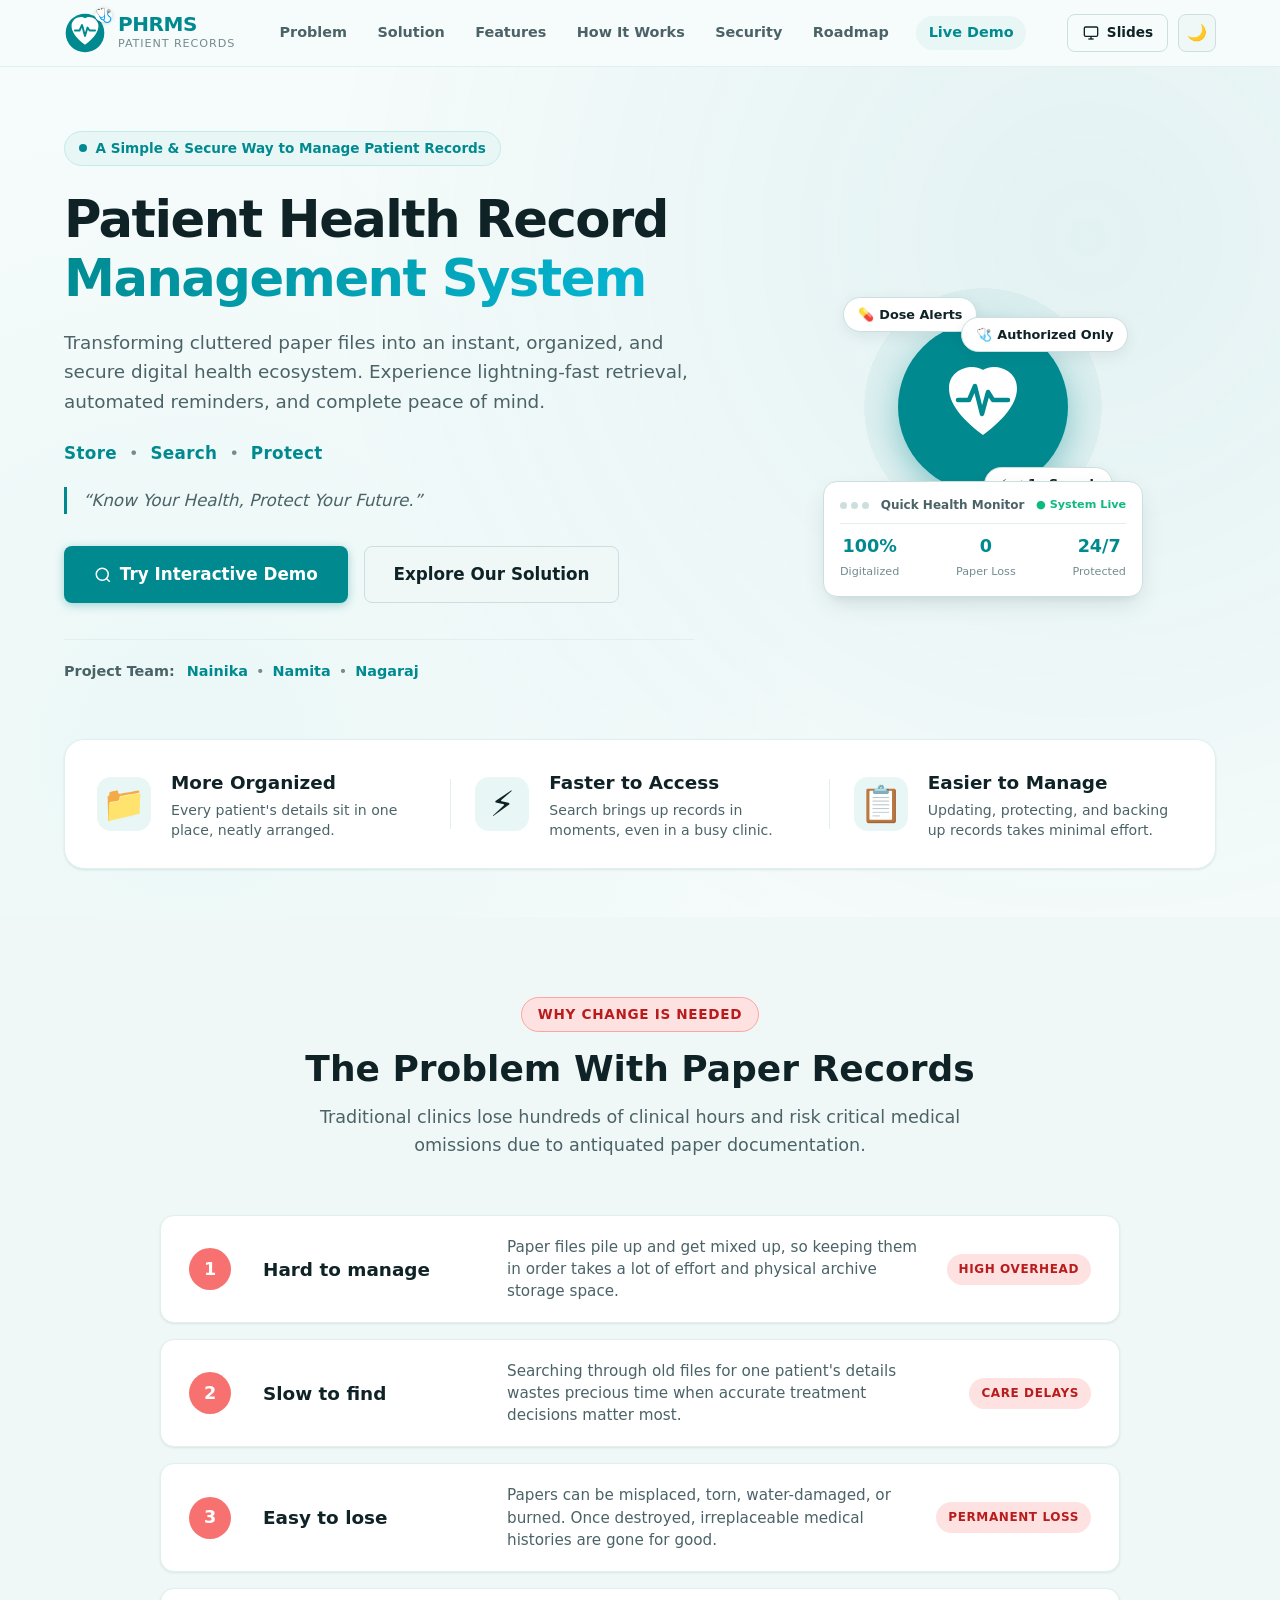
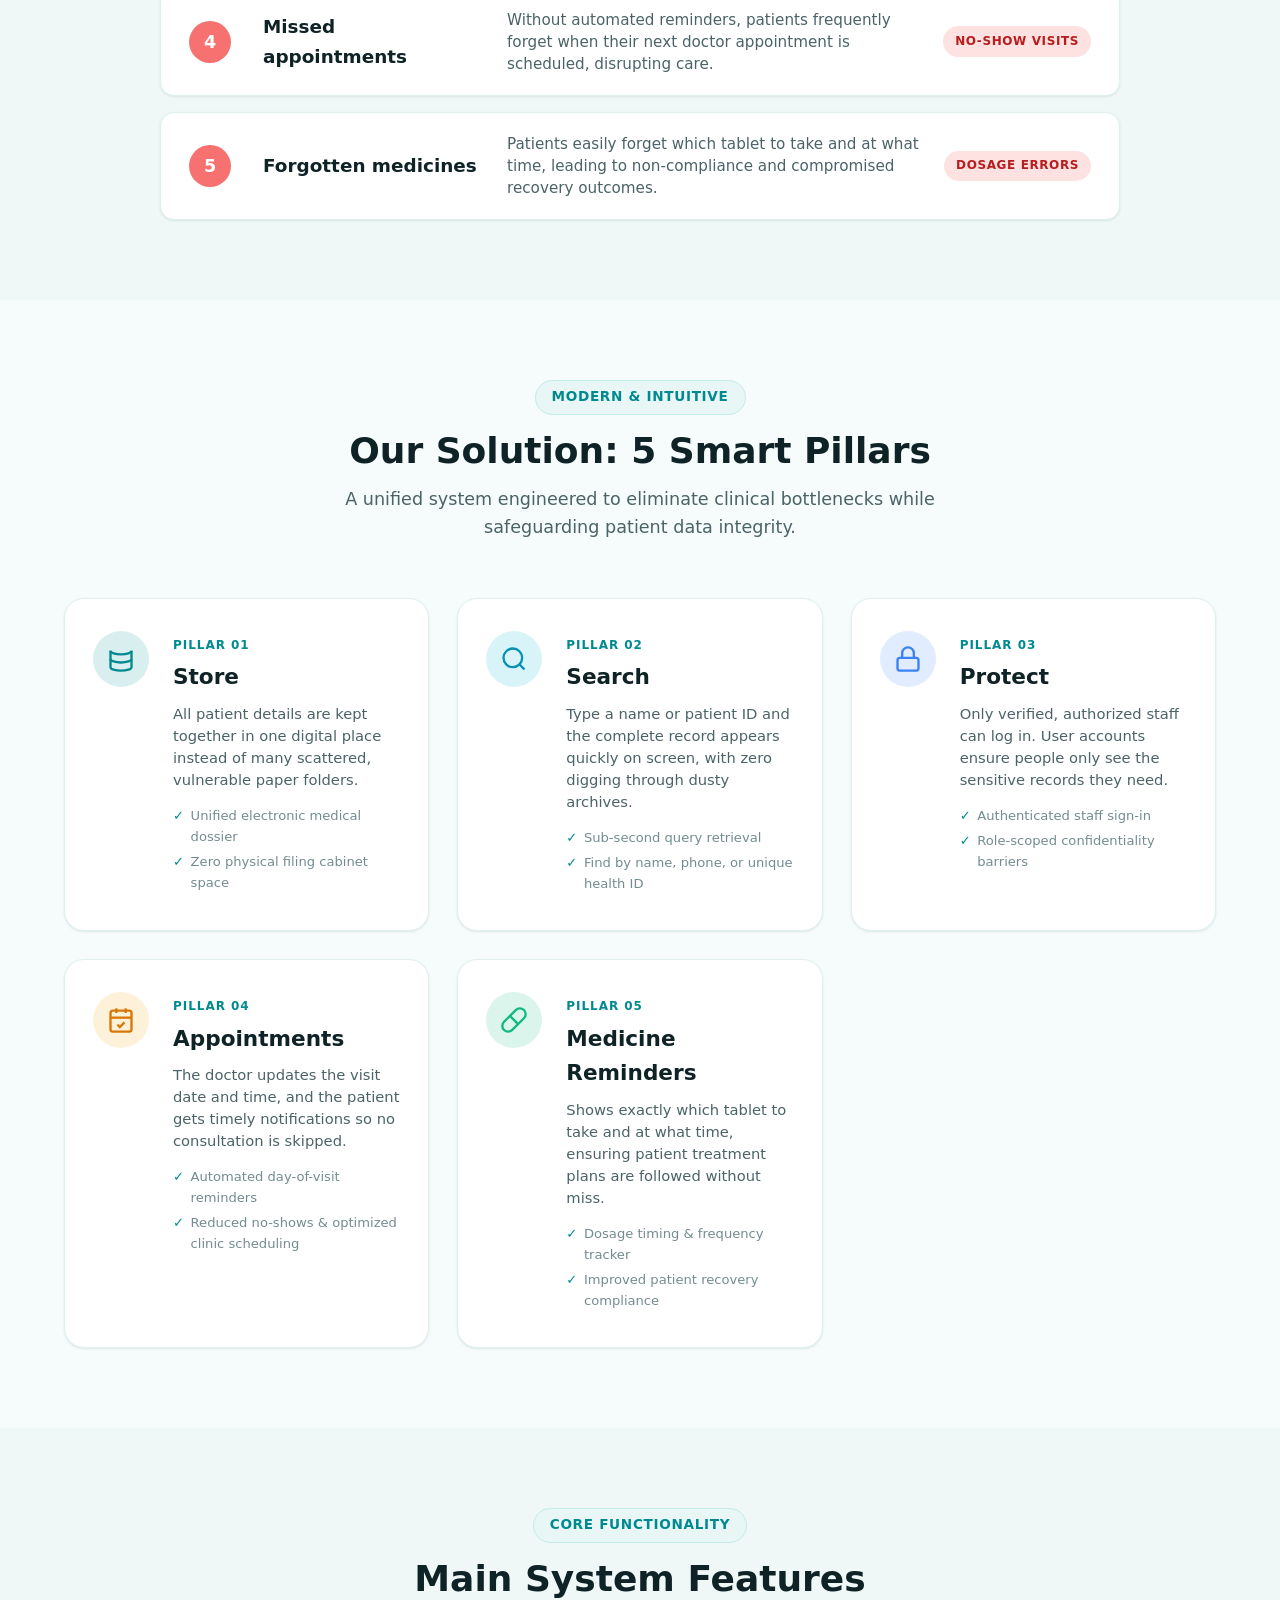
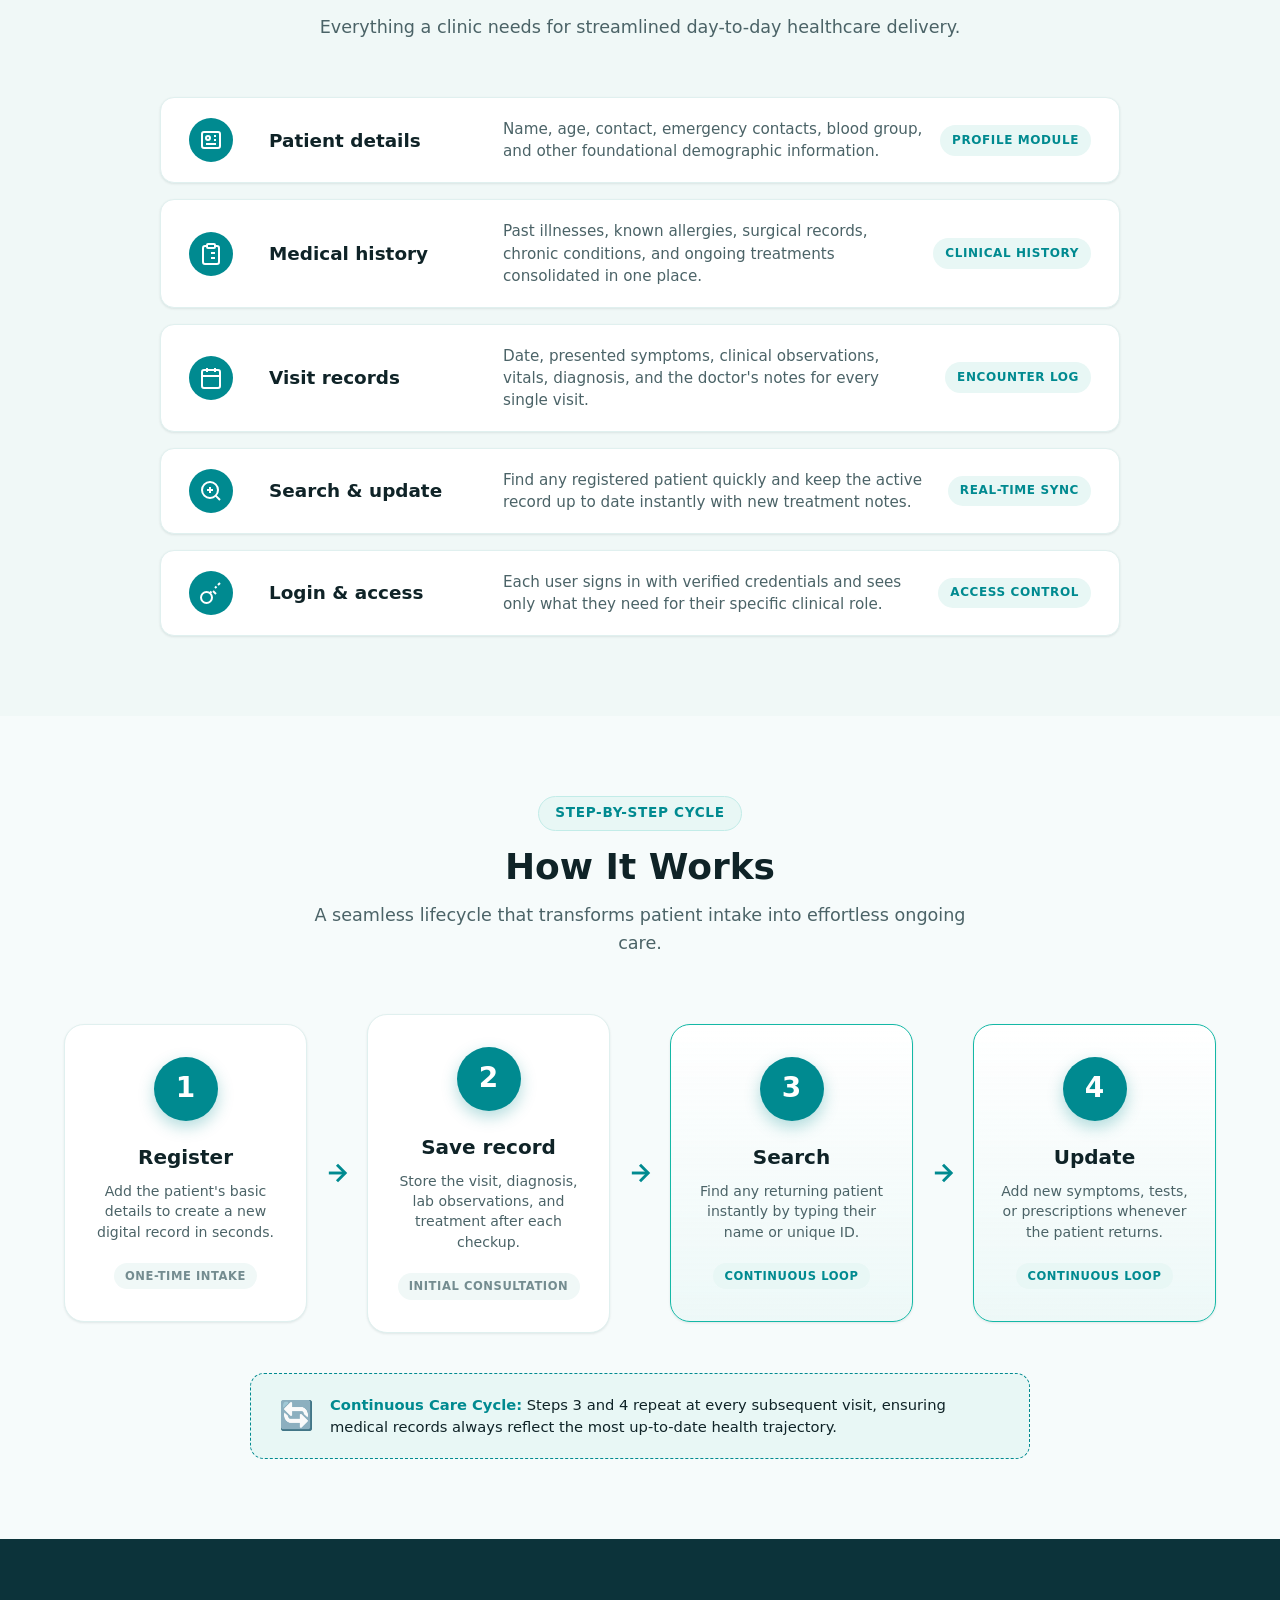
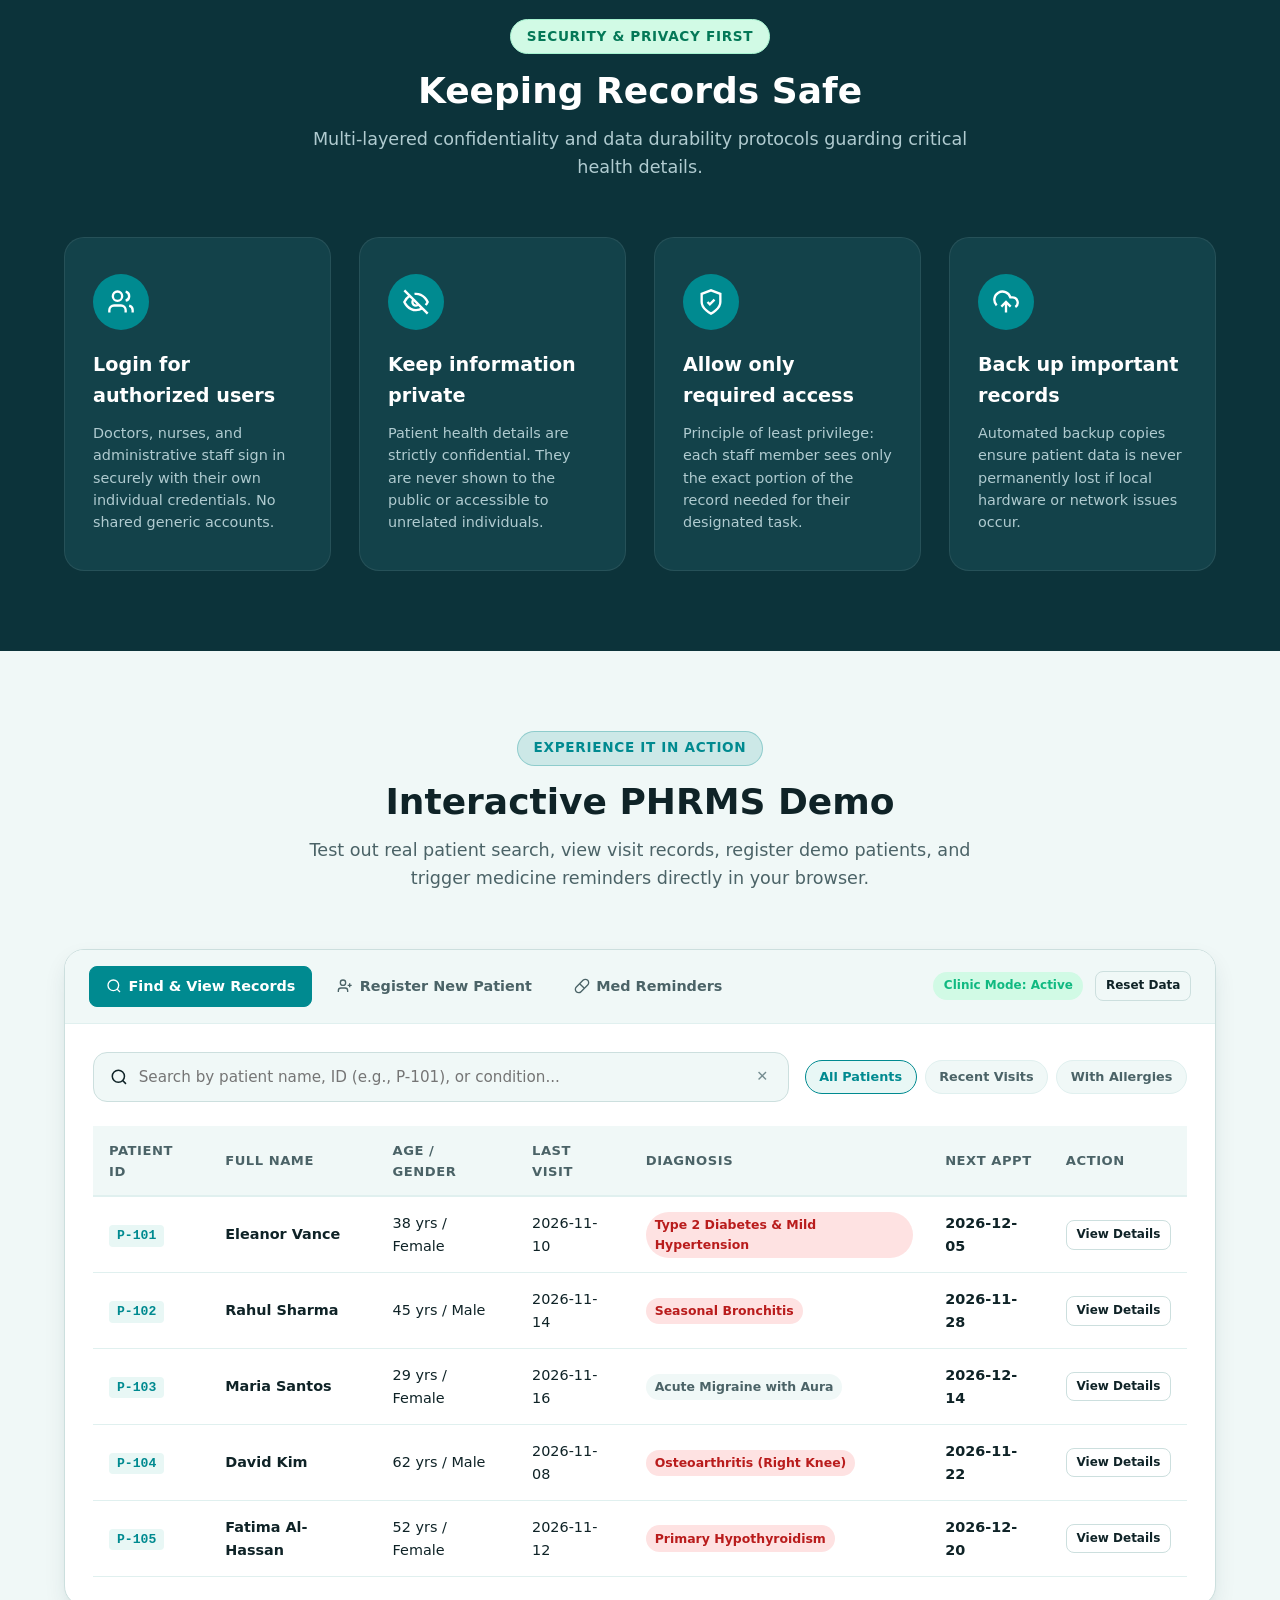
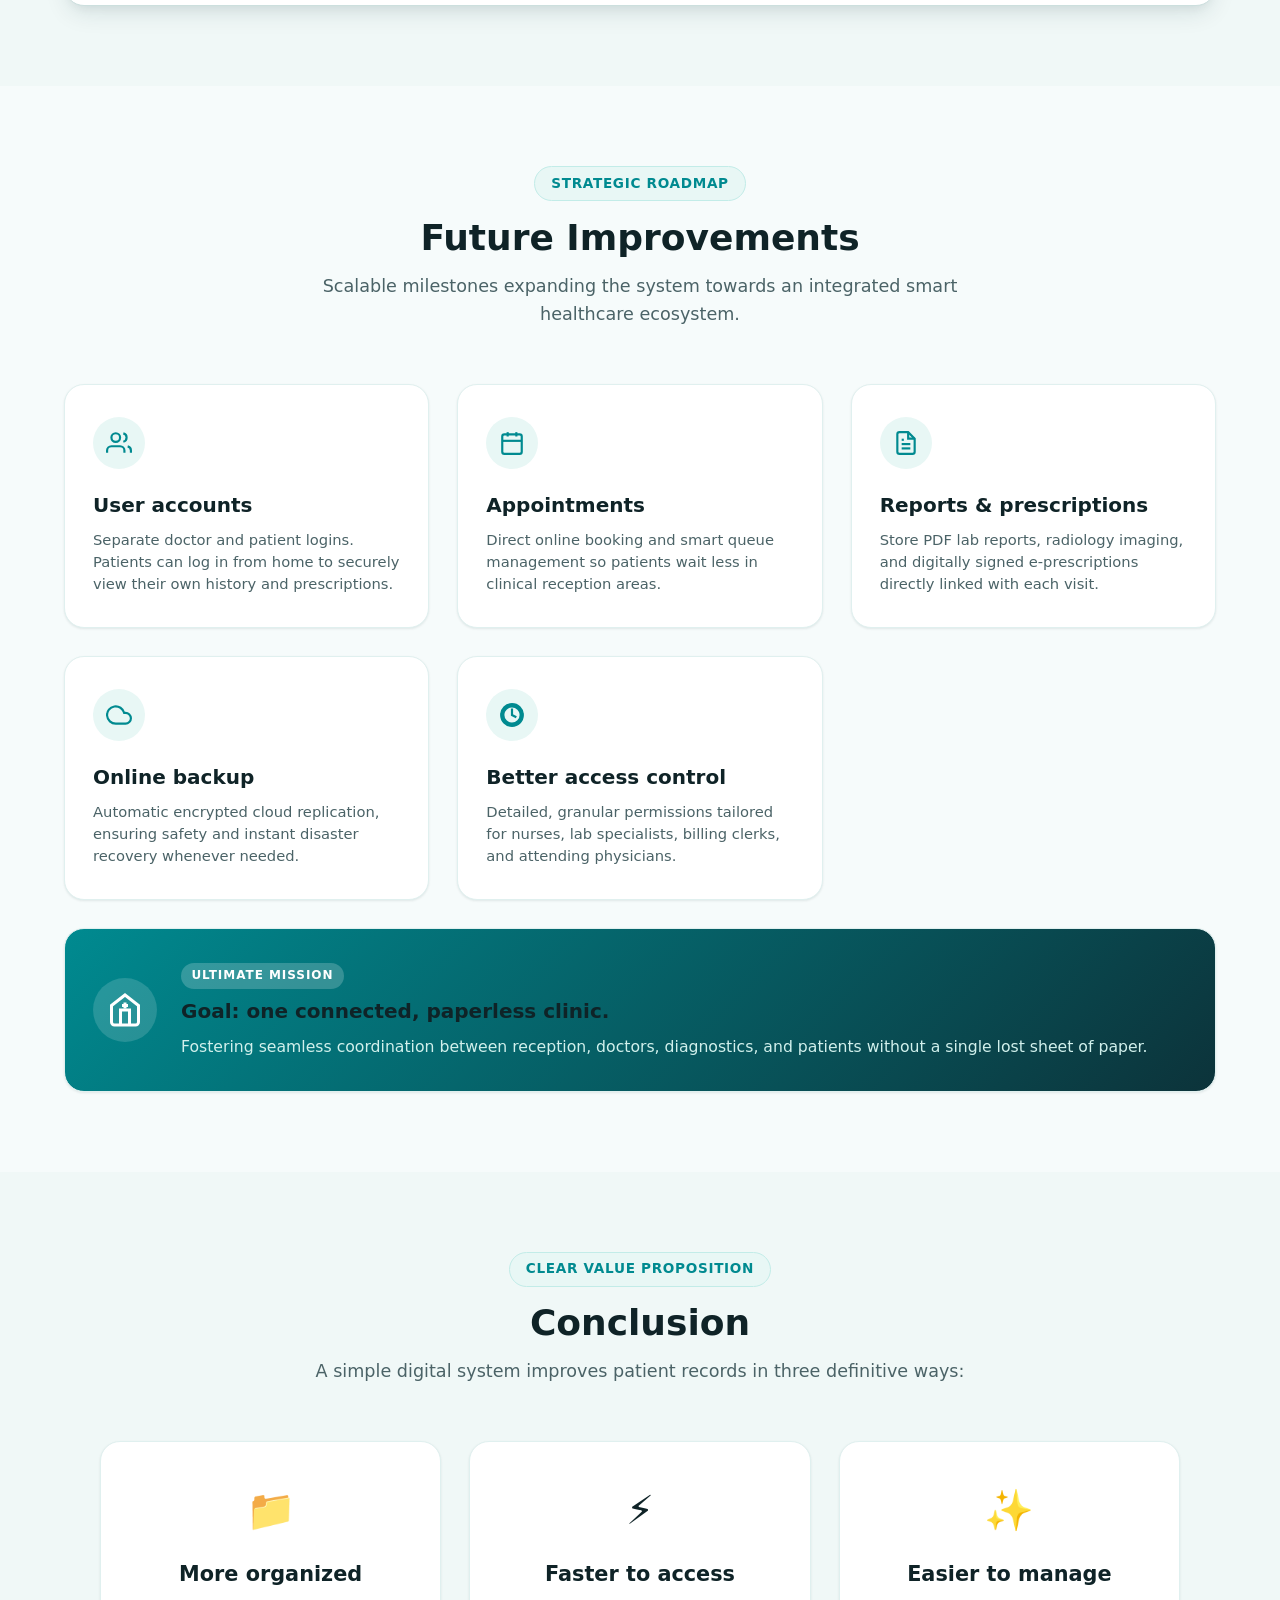
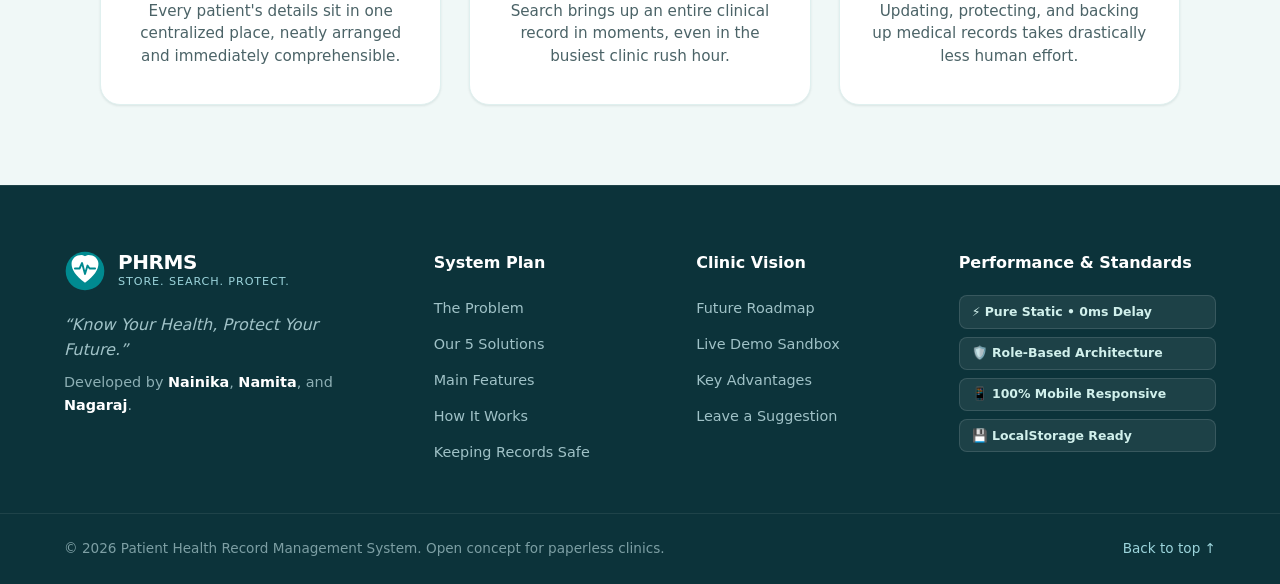
==== about/index.html @ 2e081d44 "cek" ====
<!DOCTYPE html>
<html lang="en">
<head>
  <meta charset="UTF-8">
  <meta name="viewport" content="width=device-width, initial-scale=1.0">
  <meta name="description" content="Patient Health Record Management System - A simple and secure way to manage patient records. Store. Search. Protect.">
  <meta name="keywords" content="health records, EHR, medical records management, clinic software, patient portal">
  <meta name="author" content="Nainika, Namita, Nagaraj">
  <title>PHRMS | Patient Health Record Management System</title>
  <link rel="stylesheet" href="/style.css">
  <link rel="icon" href="data:image/svg+xml,<svg xmlns=%22http://www.w3.org/2000/svg%22 viewBox=%220 0 100 100%22><circle cx=%2250%22 cy=%2250%22 r=%2248%22 fill=%22%230d9488%22/><path d=%22M50 78 C30 62 20 48 20 34 C20 22 30 14 42 14 C46 14 50 17 50 17 C50 17 54 14 58 14 C70 14 80 22 80 34 C80 48 70 62 50 78 Z%22 fill=%22white%22/><path d=%22M27 45 L37 45 L43 32 L49 56 L55 38 L60 45 L73 45%22 fill=%22none%22 stroke=%22%230d9488%22 stroke-width=%224%22 stroke-linecap=%22round%22 stroke-linejoin=%22round%22/></svg>">
</head>
<body>
  <!-- Header / Navigation -->
  <header class="navbar" id="top">
    <div class="nav-container">
      <a href="#top" class="brand-logo" aria-label="PHRMS Home">
        <div class="logo-icon-wrap">
          <svg viewBox="0 0 100 100" class="logo-svg" aria-hidden="true">
            <circle cx="50" cy="50" r="46" fill="#008a90"/>
            <path d="M50 78 C28 62 18 47 18 33 C18 20 29 12 42 12 C46 12 50 15 50 15 C50 15 54 12 58 12 C71 12 82 20 82 33 C82 47 72 62 50 78 Z" fill="#ffffff"/>
            <path d="M26 44 L37 44 L43 31 L50 57 L56 37 L61 44 L74 44" fill="none" stroke="#008a90" stroke-width="4.5" stroke-linecap="round" stroke-linejoin="round"/>
          </svg>
          <span class="doctor-badge" title="Medical grade">🩺</span>
        </div>
        <div class="brand-text">
          <span class="brand-title">PHRMS</span>
          <span class="brand-subtitle">Patient Records</span>
        </div>
      </a>

      <nav class="nav-links" id="navLinks" aria-label="Main Navigation">
        <a href="#problem" class="nav-link">Problem</a>
        <a href="#solution" class="nav-link">Solution</a>
        <a href="#features" class="nav-link">Features</a>
        <a href="#workflow" class="nav-link">How It Works</a>
        <a href="#security" class="nav-link">Security</a>
        <a href="#roadmap" class="nav-link">Roadmap</a>
        <a href="#demo" class="nav-link nav-highlight">Live Demo</a>
      </nav>

      <div class="nav-actions">
        <button class="btn btn-outline btn-sm" id="presentationModeBtn" title="Toggle Slide View Mode">
          <svg width="16" height="16" viewBox="0 0 24 24" fill="none" stroke="currentColor" stroke-width="2"><rect x="2" y="3" width="20" height="14" rx="2" ry="2"/><line x1="8" y1="21" x2="16" y2="21"/><line x1="12" y1="17" x2="12" y2="21"/></svg>
          <span>Slides</span>
        </button>
        <button class="theme-toggle-btn" id="themeToggleBtn" aria-label="Toggle Dark/Light Mode" title="Toggle Theme">
          <span class="theme-icon light-icon">☀️</span>
          <span class="theme-icon dark-icon">🌙</span>
        </button>
        <button class="mobile-menu-btn" id="mobileMenuBtn" aria-label="Toggle navigation menu" aria-expanded="false">
          <span></span><span></span><span></span>
        </button>
      </div>
    </div>
  </header>

  <main>
    <!-- Hero Section -->
    <section class="hero-section" id="hero">
      <div class="container hero-grid">
        <div class="hero-content">
          <div class="hero-badge">
            <span class="badge-dot"></span>
            A Simple &amp; Secure Way to Manage Patient Records
          </div>
          <h1 class="hero-title">
            Patient Health Record <br>
            <span class="gradient-text">Management System</span>
          </h1>
          <p class="hero-desc">
            Transforming cluttered paper files into an instant, organized, and secure digital health ecosystem. Experience lightning-fast retrieval, automated reminders, and complete peace of mind.
          </p>

          <div class="tagline-pills">
            <span class="pill-tag">Store</span>
            <span class="pill-dot">•</span>
            <span class="pill-tag">Search</span>
            <span class="pill-dot">•</span>
            <span class="pill-tag">Protect</span>
          </div>

          <blockquote class="hero-quote">
            “Know Your Health, Protect Your Future.”
          </blockquote>

          <div class="hero-cta-group">
            <a href="#demo" class="btn btn-primary btn-lg">
              <svg width="18" height="18" viewBox="0 0 24 24" fill="none" stroke="currentColor" stroke-width="2"><circle cx="11" cy="11" r="8"/><line x1="21" y1="21" x2="16.65" y2="16.65"/></svg>
              Try Interactive Demo
            </a>
            <a href="#solution" class="btn btn-secondary btn-lg">
              Explore Our Solution
            </a>
          </div>

          <div class="hero-authors">
            <span class="authors-label">Project Team:</span>
            <div class="authors-list">
              <span class="author-tag">Nainika</span>
              <span class="author-sep">•</span>
              <span class="author-tag">Namita</span>
              <span class="author-sep">•</span>
              <span class="author-tag">Nagaraj</span>
            </div>
          </div>
        </div>

        <div class="hero-graphic">
          <div class="pulse-emblem-card">
            <div class="emblem-circle-outer">
              <div class="emblem-circle-inner">
                <svg viewBox="0 0 100 100" class="hero-heart-svg">
                  <path d="M50 78 C26 60 16 45 16 31 C16 18 27 10 40 10 C45 10 50 13 50 13 C50 13 55 10 60 10 C73 10 84 18 84 31 C84 45 74 60 50 78 Z" fill="#ffffff"/>
                  <path d="M25 43 L36 43 L42 29 L49 57 L55 35 L60 43 L75 43" fill="none" stroke="#008a90" stroke-width="4.5" stroke-linecap="round" stroke-linejoin="round"/>
                </svg>
              </div>
              <div class="floating-badge badge-med">
                <span>💊</span> Dose Alerts
              </div>
              <div class="floating-badge badge-doc">
                <span>🩺</span> Authorized Only
              </div>
              <div class="floating-badge badge-time">
                <span>⚡</span> &lt; 1s Search
              </div>
            </div>

            <!-- Mini Dashboard Card -->
            <div class="glass-dashboard-card">
              <div class="card-header-bar">
                <div class="dots"><span></span><span></span><span></span></div>
                <span class="card-bar-title">Quick Health Monitor</span>
                <span class="status-live">● System Live</span>
              </div>
              <div class="stats-mini-row">
                <div class="stat-mini">
                  <span class="stat-val">100%</span>
                  <span class="stat-lbl">Digitalized</span>
                </div>
                <div class="stat-mini">
                  <span class="stat-val">0</span>
                  <span class="stat-lbl">Paper Loss</span>
                </div>
                <div class="stat-mini">
                  <span class="stat-val">24/7</span>
                  <span class="stat-lbl">Protected</span>
                </div>
              </div>
            </div>
          </div>
        </div>
      </div>

      <!-- Quick Metrics Strip -->
      <div class="container">
        <div class="metrics-strip">
          <div class="metric-item">
            <div class="metric-icon">📁</div>
            <div class="metric-text">
              <h3>More Organized</h3>
              <p>Every patient's details sit in one place, neatly arranged.</p>
            </div>
          </div>
          <div class="metric-divider"></div>
          <div class="metric-item">
            <div class="metric-icon">⚡</div>
            <div class="metric-text">
              <h3>Faster to Access</h3>
              <p>Search brings up records in moments, even in a busy clinic.</p>
            </div>
          </div>
          <div class="metric-divider"></div>
          <div class="metric-item">
            <div class="metric-icon">📋</div>
            <div class="metric-text">
              <h3>Easier to Manage</h3>
              <p>Updating, protecting, and backing up records takes minimal effort.</p>
            </div>
          </div>
        </div>
      </div>
    </section>

    <!-- The Problem Section -->
    <section class="section problem-section" id="problem">
      <div class="container">
        <div class="section-header text-center">
          <span class="section-tag section-tag-danger">Why Change Is Needed</span>
          <h2 class="section-title">The Problem With Paper Records</h2>
          <p class="section-subtitle">Traditional clinics lose hundreds of clinical hours and risk critical medical omissions due to antiquated paper documentation.</p>
        </div>

        <div class="problem-list">
          <div class="problem-card" data-step="1">
            <div class="problem-badge">1</div>
            <div class="problem-title-col">
              <h3>Hard to manage</h3>
            </div>
            <div class="problem-desc-col">
              <p>Paper files pile up and get mixed up, so keeping them in order takes a lot of effort and physical archive storage space.</p>
            </div>
            <div class="problem-impact">High overhead</div>
          </div>

          <div class="problem-card" data-step="2">
            <div class="problem-badge">2</div>
            <div class="problem-title-col">
              <h3>Slow to find</h3>
            </div>
            <div class="problem-desc-col">
              <p>Searching through old files for one patient's details wastes precious time when accurate treatment decisions matter most.</p>
            </div>
            <div class="problem-impact">Care delays</div>
          </div>

          <div class="problem-card" data-step="3">
            <div class="problem-badge">3</div>
            <div class="problem-title-col">
              <h3>Easy to lose</h3>
            </div>
            <div class="problem-desc-col">
              <p>Papers can be misplaced, torn, water-damaged, or burned. Once destroyed, irreplaceable medical histories are gone for good.</p>
            </div>
            <div class="problem-impact">Permanent loss</div>
          </div>

          <div class="problem-card" data-step="4">
            <div class="problem-badge">4</div>
            <div class="problem-title-col">
              <h3>Missed appointments</h3>
            </div>
            <div class="problem-desc-col">
              <p>Without automated reminders, patients frequently forget when their next doctor appointment is scheduled, disrupting care.</p>
            </div>
            <div class="problem-impact">No-show visits</div>
          </div>

          <div class="problem-card" data-step="5">
            <div class="problem-badge">5</div>
            <div class="problem-title-col">
              <h3>Forgotten medicines</h3>
            </div>
            <div class="problem-desc-col">
              <p>Patients easily forget which tablet to take and at what time, leading to non-compliance and compromised recovery outcomes.</p>
            </div>
            <div class="problem-impact">Dosage errors</div>
          </div>
        </div>
      </div>
    </section>

    <!-- Our Solution Section -->
    <section class="section solution-section" id="solution">
      <div class="container">
        <div class="section-header text-center">
          <span class="section-tag">Modern &amp; Intuitive</span>
          <h2 class="section-title">Our Solution: 5 Smart Pillars</h2>
          <p class="section-subtitle">A unified system engineered to eliminate clinical bottlenecks while safeguarding patient data integrity.</p>
        </div>

        <div class="solution-grid">
          <div class="solution-card">
            <div class="solution-icon-wrap icon-teal">
              <svg viewBox="0 0 24 24" width="28" height="28" fill="none" stroke="currentColor" stroke-width="2"><path d="M21 5c0 1.66-4 3-9 3s-9-1.34-9-3"/><path d="M3 5v14c0 1.66 4 3 9 3s9-1.34 9-3V5"/><path d="M3 12c0 1.66 4 3 9 3s9-1.34 9-3"/></svg>
            </div>
            <div class="solution-body">
              <span class="pillar-label">Pillar 01</span>
              <h3>Store</h3>
              <p>All patient details are kept together in one digital place instead of many scattered, vulnerable paper folders.</p>
              <ul class="solution-bullet-list">
                <li>Unified electronic medical dossier</li>
                <li>Zero physical filing cabinet space</li>
              </ul>
            </div>
          </div>

          <div class="solution-card">
            <div class="solution-icon-wrap icon-cyan">
              <svg viewBox="0 0 24 24" width="28" height="28" fill="none" stroke="currentColor" stroke-width="2"><circle cx="11" cy="11" r="8"/><line x1="21" y1="21" x2="16.65" y2="16.65"/></svg>
            </div>
            <div class="solution-body">
              <span class="pillar-label">Pillar 02</span>
              <h3>Search</h3>
              <p>Type a name or patient ID and the complete record appears quickly on screen, with zero digging through dusty archives.</p>
              <ul class="solution-bullet-list">
                <li>Sub-second query retrieval</li>
                <li>Find by name, phone, or unique health ID</li>
              </ul>
            </div>
          </div>

          <div class="solution-card">
            <div class="solution-icon-wrap icon-blue">
              <svg viewBox="0 0 24 24" width="28" height="28" fill="none" stroke="currentColor" stroke-width="2"><rect x="3" y="11" width="18" height="11" rx="2" ry="2"/><path d="M7 11V7a5 5 0 0 1 10 0v4"/></svg>
            </div>
            <div class="solution-body">
              <span class="pillar-label">Pillar 03</span>
              <h3>Protect</h3>
              <p>Only verified, authorized staff can log in. User accounts ensure people only see the sensitive records they need.</p>
              <ul class="solution-bullet-list">
                <li>Authenticated staff sign-in</li>
                <li>Role-scoped confidentiality barriers</li>
              </ul>
            </div>
          </div>

          <div class="solution-card">
            <div class="solution-icon-wrap icon-amber">
              <svg viewBox="0 0 24 24" width="28" height="28" fill="none" stroke="currentColor" stroke-width="2"><rect x="3" y="4" width="18" height="18" rx="2" ry="2"/><line x1="16" y1="2" x2="16" y2="6"/><line x1="8" y1="2" x2="8" y2="6"/><line x1="3" y1="10" x2="21" y2="10"/><path d="m9 16 2 2 4-4"/></svg>
            </div>
            <div class="solution-body">
              <span class="pillar-label">Pillar 04</span>
              <h3>Appointments</h3>
              <p>The doctor updates the visit date and time, and the patient gets timely notifications so no consultation is skipped.</p>
              <ul class="solution-bullet-list">
                <li>Automated day-of-visit reminders</li>
                <li>Reduced no-shows &amp; optimized clinic scheduling</li>
              </ul>
            </div>
          </div>

          <div class="solution-card">
            <div class="solution-icon-wrap icon-emerald">
              <svg viewBox="0 0 24 24" width="28" height="28" fill="none" stroke="currentColor" stroke-width="2"><path d="m10.5 20.5 10-10a4.95 4.95 0 1 0-7-7l-10 10a4.95 4.95 0 1 0 7 7Z"/><path d="m8.5 8.5 7 7"/></svg>
            </div>
            <div class="solution-body">
              <span class="pillar-label">Pillar 05</span>
              <h3>Medicine Reminders</h3>
              <p>Shows exactly which tablet to take and at what time, ensuring patient treatment plans are followed without miss.</p>
              <ul class="solution-bullet-list">
                <li>Dosage timing &amp; frequency tracker</li>
                <li>Improved patient recovery compliance</li>
              </ul>
            </div>
          </div>
        </div>
      </div>
    </section>

    <!-- Main Features Section -->
    <section class="section features-section" id="features">
      <div class="container">
        <div class="section-header text-center">
          <span class="section-tag">Core Functionality</span>
          <h2 class="section-title">Main System Features</h2>
          <p class="section-subtitle">Everything a clinic needs for streamlined day-to-day healthcare delivery.</p>
        </div>

        <div class="features-wrapper">
          <div class="feature-row">
            <div class="feature-icon-badge">
              <svg viewBox="0 0 24 24" width="24" height="24" fill="none" stroke="currentColor" stroke-width="2"><rect x="3" y="4" width="18" height="16" rx="2"/><circle cx="9" cy="10" r="2"/><line x1="15" y1="8" x2="17" y2="8"/><line x1="15" y1="12" x2="17" y2="12"/><line x1="7" y1="16" x2="17" y2="16"/></svg>
            </div>
            <div class="feature-title">
              <h3>Patient details</h3>
            </div>
            <div class="feature-desc">
              <p>Name, age, contact, emergency contacts, blood group, and other foundational demographic information.</p>
            </div>
            <div class="feature-tag">Profile Module</div>
          </div>

          <div class="feature-row">
            <div class="feature-icon-badge">
              <svg viewBox="0 0 24 24" width="24" height="24" fill="none" stroke="currentColor" stroke-width="2"><path d="M16 4h2a2 2 0 0 1 2 2v14a2 2 0 0 1-2 2H6a2 2 0 0 1-2-2V6a2 2 0 0 1 2-2h2"/><rect x="8" y="2" width="8" height="4" rx="1" ry="1"/><path d="M12 11h4"/><path d="M12 16h4"/><path d="M8 11h.01"/><path d="M8 16h.01"/></svg>
            </div>
            <div class="feature-title">
              <h3>Medical history</h3>
            </div>
            <div class="feature-desc">
              <p>Past illnesses, known allergies, surgical records, chronic conditions, and ongoing treatments consolidated in one place.</p>
            </div>
            <div class="feature-tag">Clinical History</div>
          </div>

          <div class="feature-row">
            <div class="feature-icon-badge">
              <svg viewBox="0 0 24 24" width="24" height="24" fill="none" stroke="currentColor" stroke-width="2"><rect x="3" y="4" width="18" height="18" rx="2" ry="2"/><line x1="16" y1="2" x2="16" y2="6"/><line x1="8" y1="2" x2="8" y2="6"/><line x1="3" y1="10" x2="21" y2="10"/><path d="M8 14h.01"/><path d="M12 14h.01"/><path d="M16 14h.01"/><path d="M8 18h.01"/><path d="M12 18h.01"/></svg>
            </div>
            <div class="feature-title">
              <h3>Visit records</h3>
            </div>
            <div class="feature-desc">
              <p>Date, presented symptoms, clinical observations, vitals, diagnosis, and the doctor's notes for every single visit.</p>
            </div>
            <div class="feature-tag">Encounter Log</div>
          </div>

          <div class="feature-row">
            <div class="feature-icon-badge">
              <svg viewBox="0 0 24 24" width="24" height="24" fill="none" stroke="currentColor" stroke-width="2"><circle cx="11" cy="11" r="8"/><line x1="21" y1="21" x2="16.65" y2="16.65"/><path d="M11 8v6"/><path d="M8 11h6"/></svg>
            </div>
            <div class="feature-title">
              <h3>Search &amp; update</h3>
            </div>
            <div class="feature-desc">
              <p>Find any registered patient quickly and keep the active record up to date instantly with new treatment notes.</p>
            </div>
            <div class="feature-tag">Real-time Sync</div>
          </div>

          <div class="feature-row">
            <div class="feature-icon-badge">
              <svg viewBox="0 0 24 24" width="24" height="24" fill="none" stroke="currentColor" stroke-width="2"><path d="m21 2-2 2m-1.5 1.5L16 7m-3.5 3.5L11 12"/><circle cx="7.5" cy="16.5" r="5.5"/><path d="m14 10 3 3"/></svg>
            </div>
            <div class="feature-title">
              <h3>Login &amp; access</h3>
            </div>
            <div class="feature-desc">
              <p>Each user signs in with verified credentials and sees only what they need for their specific clinical role.</p>
            </div>
            <div class="feature-tag">Access Control</div>
          </div>
        </div>
      </div>
    </section>

    <!-- How It Works Section -->
    <section class="section workflow-section" id="workflow">
      <div class="container">
        <div class="section-header text-center">
          <span class="section-tag">Step-by-Step Cycle</span>
          <h2 class="section-title">How It Works</h2>
          <p class="section-subtitle">A seamless lifecycle that transforms patient intake into effortless ongoing care.</p>
        </div>

        <div class="workflow-steps-container">
          <div class="step-card">
            <div class="step-circle">1</div>
            <h3>Register</h3>
            <p>Add the patient's basic details to create a new digital record in seconds.</p>
            <div class="step-badge">One-time Intake</div>
          </div>

          <div class="step-arrow">
            <svg viewBox="0 0 24 24" width="28" height="28" fill="none" stroke="currentColor" stroke-width="2.5"><line x1="5" y1="12" x2="19" y2="12"/><polyline points="12 5 19 12 12 19"/></svg>
          </div>

          <div class="step-card">
            <div class="step-circle">2</div>
            <h3>Save record</h3>
            <p>Store the visit, diagnosis, lab observations, and treatment after each checkup.</p>
            <div class="step-badge">Initial Consultation</div>
          </div>

          <div class="step-arrow">
            <svg viewBox="0 0 24 24" width="28" height="28" fill="none" stroke="currentColor" stroke-width="2.5"><line x1="5" y1="12" x2="19" y2="12"/><polyline points="12 5 19 12 12 19"/></svg>
          </div>

          <div class="step-card highlight-step">
            <div class="step-circle">3</div>
            <h3>Search</h3>
            <p>Find any returning patient instantly by typing their name or unique ID.</p>
            <div class="step-badge recurring-badge">Continuous Loop</div>
          </div>

          <div class="step-arrow">
            <svg viewBox="0 0 24 24" width="28" height="28" fill="none" stroke="currentColor" stroke-width="2.5"><line x1="5" y1="12" x2="19" y2="12"/><polyline points="12 5 19 12 12 19"/></svg>
          </div>

          <div class="step-card highlight-step">
            <div class="step-circle">4</div>
            <h3>Update</h3>
            <p>Add new symptoms, tests, or prescriptions whenever the patient returns.</p>
            <div class="step-badge recurring-badge">Continuous Loop</div>
          </div>
        </div>

        <div class="cycle-callout">
          <div class="cycle-callout-icon">🔄</div>
          <div class="cycle-callout-text">
            <strong>Continuous Care Cycle:</strong>
            <span>Steps 3 and 4 repeat at every subsequent visit, ensuring medical records always reflect the most up-to-date health trajectory.</span>
          </div>
        </div>
      </div>
    </section>

    <!-- Keeping Records Safe Section -->
    <section class="section security-section" id="security">
      <div class="container">
        <div class="section-header text-center">
          <span class="section-tag section-tag-safe">Security &amp; Privacy First</span>
          <h2 class="section-title">Keeping Records Safe</h2>
          <p class="section-subtitle">Multi-layered confidentiality and data durability protocols guarding critical health details.</p>
        </div>

        <div class="security-grid">
          <div class="security-card">
            <div class="security-icon-circle">
              <svg viewBox="0 0 24 24" width="28" height="28" fill="none" stroke="currentColor" stroke-width="2"><path d="M16 21v-2a4 4 0 0 0-4-4H6a4 4 0 0 0-4 4v2"/><circle cx="9" cy="7" r="4"/><path d="M22 21v-2a4 4 0 0 0-3-3.87"/><path d="M16 3.13a4 4 0 0 1 0 7.75"/></svg>
            </div>
            <h3>Login for authorized users</h3>
            <p>Doctors, nurses, and administrative staff sign in securely with their own individual credentials. No shared generic accounts.</p>
          </div>

          <div class="security-card">
            <div class="security-icon-circle">
              <svg viewBox="0 0 24 24" width="28" height="28" fill="none" stroke="currentColor" stroke-width="2"><path d="M9.88 9.88a3 3 0 1 0 4.24 4.24"/><path d="M10.73 5.08A10.43 10.43 0 0 1 12 5c7 0 10 7 10 7a13.16 13.16 0 0 1-1.67 2.68"/><path d="M6.61 6.61A13.526 13.526 0 0 0 2 12s3 7 10 7a9.74 9.74 0 0 0 5.39-1.61"/><line x1="2" y1="2" x2="22" y2="22"/></svg>
            </div>
            <h3>Keep information private</h3>
            <p>Patient health details are strictly confidential. They are never shown to the public or accessible to unrelated individuals.</p>
          </div>

          <div class="security-card">
            <div class="security-icon-circle">
              <svg viewBox="0 0 24 24" width="28" height="28" fill="none" stroke="currentColor" stroke-width="2"><path d="M12 22s8-4 8-10V5l-8-3-8 3v7c0 6 8 10 8 10z"/><path d="m9 12 2 2 4-4"/></svg>
            </div>
            <h3>Allow only required access</h3>
            <p>Principle of least privilege: each staff member sees only the exact portion of the record needed for their designated task.</p>
          </div>

          <div class="security-card">
            <div class="security-icon-circle">
              <svg viewBox="0 0 24 24" width="28" height="28" fill="none" stroke="currentColor" stroke-width="2"><path d="M4 14.899A7 7 0 1 1 15.71 8h1.79a4.5 4.5 0 0 1 2.5 8.242"/><path d="M12 12v9"/><path d="m16 16-4-4-4 4"/></svg>
            </div>
            <h3>Back up important records</h3>
            <p>Automated backup copies ensure patient data is never permanently lost if local hardware or network issues occur.</p>
          </div>
        </div>
      </div>
    </section>

    <!-- Interactive Simulator / Live Demo Section -->
    <section class="section demo-section" id="demo">
      <div class="container">
        <div class="section-header text-center">
          <span class="section-tag section-tag-primary">Experience It In Action</span>
          <h2 class="section-title">Interactive PHRMS Demo</h2>
          <p class="section-subtitle">Test out real patient search, view visit records, register demo patients, and trigger medicine reminders directly in your browser.</p>
        </div>

        <div class="demo-card-container">
          <!-- Demo Top Bar -->
          <div class="demo-top-bar">
            <div class="demo-tabs">
              <button class="demo-tab-btn active" data-tab="searchTab">
                <svg width="16" height="16" viewBox="0 0 24 24" fill="none" stroke="currentColor" stroke-width="2"><circle cx="11" cy="11" r="8"/><line x1="21" y1="21" x2="16.65" y2="16.65"/></svg>
                Find &amp; View Records
              </button>
              <button class="demo-tab-btn" data-tab="registerTab">
                <svg width="16" height="16" viewBox="0 0 24 24" fill="none" stroke="currentColor" stroke-width="2"><path d="M16 21v-2a4 4 0 0 0-4-4H6a4 4 0 0 0-4 4v2"/><circle cx="9" cy="7" r="4"/><line x1="19" y1="8" x2="19" y2="14"/><line x1="22" y1="11" x2="16" y2="11"/></svg>
                Register New Patient
              </button>
              <button class="demo-tab-btn" data-tab="reminderTab">
                <svg width="16" height="16" viewBox="0 0 24 24" fill="none" stroke="currentColor" stroke-width="2"><path d="m10.5 20.5 10-10a4.95 4.95 0 1 0-7-7l-10 10a4.95 4.95 0 1 0 7 7Z"/><path d="m8.5 8.5 7 7"/></svg>
                Med Reminders
              </button>
            </div>
            <div class="demo-meta">
              <span class="clinic-mode-pill">Clinic Mode: Active</span>
              <button class="btn btn-outline btn-xs" id="resetDemoBtn">Reset Data</button>
            </div>
          </div>

          <!-- Tab 1: Search & View -->
          <div class="demo-tab-content active" id="searchTab">
            <div class="search-bar-wrap">
              <div class="search-input-box">
                <svg width="20" height="20" viewBox="0 0 24 24" fill="none" stroke="currentColor" stroke-width="2"><circle cx="11" cy="11" r="8"/><line x1="21" y1="21" x2="16.65" y2="16.65"/></svg>
                <input type="text" id="patientSearchInput" placeholder="Search by patient name, ID (e.g., P-101), or condition..." autocomplete="off">
                <button class="search-clear-btn" id="searchClearBtn" aria-label="Clear Search">✕</button>
              </div>
              <div class="filter-pills">
                <span class="filter-pill active" data-filter="all">All Patients</span>
                <span class="filter-pill" data-filter="recent">Recent Visits</span>
                <span class="filter-pill" data-filter="allergies">With Allergies</span>
              </div>
            </div>

            <div class="patient-table-wrap">
              <table class="patient-table">
                <thead>
                  <tr>
                    <th>Patient ID</th>
                    <th>Full Name</th>
                    <th>Age / Gender</th>
                    <th>Last Visit</th>
                    <th>Diagnosis</th>
                    <th>Next Appt</th>
                    <th>Action</th>
                  </tr>
                </thead>
                <tbody id="patientTableBody">
                  <!-- Injected via JavaScript -->
                </tbody>
              </table>
            </div>
            <div id="noResultsMsg" class="no-results hidden">
              <p>🔍 No patients found matching your query. Try registering a new record!</p>
            </div>
          </div>

          <!-- Tab 2: Register New Patient -->
          <div class="demo-tab-content" id="registerTab">
            <form id="newPatientForm" class="patient-form">
              <div class="form-grid">
                <div class="form-group">
                  <label for="regName">Full Name *</label>
                  <input type="text" id="regName" required placeholder="e.g. Eleanor Vance">
                </div>
                <div class="form-group">
                  <label for="regAge">Age *</label>
                  <input type="number" id="regAge" min="1" max="120" required placeholder="e.g. 34">
                </div>
                <div class="form-group">
                  <label for="regGender">Gender</label>
                  <select id="regGender">
                    <option value="Female">Female</option>
                    <option value="Male">Male</option>
                    <option value="Other">Other</option>
                  </select>
                </div>
                <div class="form-group">
                  <label for="regContact">Phone Number *</label>
                  <input type="tel" id="regContact" required placeholder="+1 (555) 019-2831">
                </div>
                <div class="form-group">
                  <label for="regAllergies">Known Allergies</label>
                  <input type="text" id="regAllergies" placeholder="e.g. Penicillin, Peanuts (or None)">
                </div>
                <div class="form-group">
                  <label for="regDiagnosis">Primary Diagnosis / Chief Complaint</label>
                  <input type="text" id="regDiagnosis" required placeholder="e.g. Hypertension, Seasonal Flu">
                </div>
                <div class="form-group full-width">
                  <label for="regMedication">Prescribed Medicine &amp; Schedule</label>
                  <input type="text" id="regMedication" placeholder="e.g. Amoxicillin 500mg (8:00 AM &amp; 8:00 PM)">
                </div>
                <div class="form-group full-width">
                  <label for="regNotes">Doctor's Clinical Notes</label>
                  <textarea id="regNotes" rows="3" placeholder="Symptoms, observed vitals, next recommended follow-up..."></textarea>
                </div>
              </div>
              <div class="form-actions">
                <button type="submit" class="btn btn-primary">
                  <span>💾 Save Record to Database</span>
                </button>
                <button type="reset" class="btn btn-outline">Clear Fields</button>
              </div>
            </form>
          </div>

          <!-- Tab 3: Medicine Reminders -->
          <div class="demo-tab-content" id="reminderTab">
            <div class="reminder-header">
              <h3>Today's Clinic Medication Schedule</h3>
              <p>Automated reminders configured for registered patients. No dose missed!</p>
            </div>
            <div class="reminder-grid" id="reminderListContainer">
              <!-- Dynamically populated -->
            </div>
          </div>
        </div>
      </div>
    </section>

    <!-- Patient Detail Modal -->
    <div class="modal-backdrop" id="patientModal" role="dialog" aria-modal="true" aria-hidden="true">
      <div class="modal-box">
        <div class="modal-header">
          <div class="modal-title-wrap">
            <span class="patient-id-badge" id="modalPatientId">P-000</span>
            <h3 id="modalPatientName">Patient Name</h3>
          </div>
          <button class="modal-close-btn" id="modalCloseBtn" aria-label="Close modal">✕</button>
        </div>
        <div class="modal-body" id="modalBodyContent">
          <!-- Dynamic details injected here -->
        </div>
        <div class="modal-footer">
          <button class="btn btn-primary btn-sm" id="modalUpdateBtn">Add New Visit Note</button>
          <button class="btn btn-secondary btn-sm" id="modalDismissBtn">Close</button>
        </div>
      </div>
    </div>

    <!-- Future Improvements Section -->
    <section class="section roadmap-section" id="roadmap">
      <div class="container">
        <div class="section-header text-center">
          <span class="section-tag">Strategic Roadmap</span>
          <h2 class="section-title">Future Improvements</h2>
          <p class="section-subtitle">Scalable milestones expanding the system towards an integrated smart healthcare ecosystem.</p>
        </div>

        <div class="roadmap-grid">
          <div class="roadmap-card">
            <div class="roadmap-icon">
              <svg viewBox="0 0 24 24" width="26" height="26" fill="none" stroke="currentColor" stroke-width="2"><path d="M17 21v-2a4 4 0 0 0-4-4H5a4 4 0 0 0-4 4v2"/><circle cx="9" cy="7" r="4"/><path d="M23 21v-2a4 4 0 0 0-3-3.87"/><path d="M16 3.13a4 4 0 0 1 0 7.75"/></svg>
            </div>
            <h3>User accounts</h3>
            <p>Separate doctor and patient logins. Patients can log in from home to securely view their own history and prescriptions.</p>
          </div>

          <div class="roadmap-card">
            <div class="roadmap-icon">
              <svg viewBox="0 0 24 24" width="26" height="26" fill="none" stroke="currentColor" stroke-width="2"><rect x="3" y="4" width="18" height="18" rx="2" ry="2"/><line x1="16" y1="2" x2="16" y2="6"/><line x1="8" y1="2" x2="8" y2="6"/><line x1="3" y1="10" x2="21" y2="10"/></svg>
            </div>
            <h3>Appointments</h3>
            <p>Direct online booking and smart queue management so patients wait less in clinical reception areas.</p>
          </div>

          <div class="roadmap-card">
            <div class="roadmap-icon">
              <svg viewBox="0 0 24 24" width="26" height="26" fill="none" stroke="currentColor" stroke-width="2"><path d="M14 2H6a2 2 0 0 0-2 2v16a2 2 0 0 0 2 2h12a2 2 0 0 0 2-2V8z"/><polyline points="14 2 14 8 20 8"/><line x1="16" y1="13" x2="8" y2="13"/><line x1="16" y1="17" x2="8" y2="17"/><polyline points="10 9 9 9 8 9"/></svg>
            </div>
            <h3>Reports &amp; prescriptions</h3>
            <p>Store PDF lab reports, radiology imaging, and digitally signed e-prescriptions directly linked with each visit.</p>
          </div>

          <div class="roadmap-card">
            <div class="roadmap-icon">
              <svg viewBox="0 0 24 24" width="26" height="26" fill="none" stroke="currentColor" stroke-width="2"><path d="M18 10h-1.26A8 8 0 1 0 9 20h9a5 5 0 0 0 0-10z"/></svg>
            </div>
            <h3>Online backup</h3>
            <p>Automatic encrypted cloud replication, ensuring safety and instant disaster recovery whenever needed.</p>
          </div>

          <div class="roadmap-card">
            <div class="roadmap-icon">
              <svg viewBox="0 0 24 24" width="26" height="26" fill="none" stroke="currentColor" stroke-width="2"><path d="M12 2a10 10 0 1 0 10 10A10 10 0 0 0 12 2zm0 18a8 8 0 1 1 8-8 8 8 0 0 1-8 8z"/><path d="M12 6v6l4 2"/></svg>
            </div>
            <h3>Better access control</h3>
            <p>Detailed, granular permissions tailored for nurses, lab specialists, billing clerks, and attending physicians.</p>
          </div>

          <!-- Highlight Goal Box -->
          <div class="roadmap-card goal-card">
            <div class="goal-icon">
              <svg viewBox="0 0 24 24" width="36" height="36" fill="none" stroke="currentColor" stroke-width="2"><path d="m3 9 9-7 9 7v11a2 2 0 0 1-2 2H5a2 2 0 0 1-2-2z"/><polyline points="9 22 9 12 15 12 15 22"/><path d="M12 7v4"/><path d="M10 9h4"/></svg>
            </div>
            <div class="goal-content">
              <span class="goal-badge">Ultimate Mission</span>
              <h3 class="goal-title">Goal: one connected, paperless clinic.</h3>
              <p>Fostering seamless coordination between reception, doctors, diagnostics, and patients without a single lost sheet of paper.</p>
            </div>
          </div>
        </div>
      </div>
    </section>

    <!-- Conclusion Section -->
    <section class="section conclusion-section" id="conclusion">
      <div class="container">
        <div class="section-header text-center">
          <span class="section-tag">Clear Value Proposition</span>
          <h2 class="section-title">Conclusion</h2>
          <p class="section-subtitle">A simple digital system improves patient records in three definitive ways:</p>
        </div>

        <div class="conclusion-cards">
          <div class="conclusion-box">
            <div class="conclusion-box-icon">📁</div>
            <h3>More organized</h3>
            <p>Every patient's details sit in one centralized place, neatly arranged and immediately comprehensible.</p>
          </div>
          <div class="conclusion-box">
            <div class="conclusion-box-icon">⚡</div>
            <h3>Faster to access</h3>
            <p>Search brings up an entire clinical record in moments, even in the busiest clinic rush hour.</p>
          </div>
          <div class="conclusion-box">
            <div class="conclusion-box-icon">✨</div>
            <h3>Easier to manage</h3>
            <p>Updating, protecting, and backing up medical records takes drastically less human effort.</p>
          </div>
        </div>
      </div>
    </section>

    <!-- Presentation Slide Viewer Modal (Interactive Slide Carousel) -->
    <div class="presentation-modal" id="slideViewerModal" role="dialog" aria-modal="true" aria-hidden="true">
      <div class="presentation-container">
        <div class="presentation-header">
          <div class="pres-title">
            <span>Slide Presentation Mode</span>
            <span class="slide-indicator" id="slideIndicator">Slide 1 of 9</span>
          </div>
          <button class="pres-close-btn" id="presCloseBtn" aria-label="Exit presentation mode">✕</button>
        </div>

        <div class="slide-viewport" id="slideViewport">
          <!-- Slide 1 -->
          <div class="slide-item active" data-slide="1">
            <div class="slide-card theme-dark-slide">
              <div class="slide-cover-badge">🩺</div>
              <h2 class="slide-main-title">Patient Health Record Management System</h2>
              <p class="slide-sub">A simple and secure way to manage patient records.</p>
              <div class="slide-author-row">Nainika &bull; Namita &bull; Nagaraj</div>
              <div class="slide-logo-circle">
                <svg viewBox="0 0 100 100" class="slide-heart">
                  <circle cx="50" cy="50" r="48" fill="#008a90"/>
                  <path d="M50 78 C28 62 18 47 18 33 C18 20 29 12 42 12 C46 12 50 15 50 15 C50 15 54 12 58 12 C71 12 82 20 82 33 C82 47 72 62 50 78 Z" fill="#ffffff"/>
                  <path d="M26 44 L37 44 L43 31 L50 57 L56 37 L61 44 L74 44" fill="none" stroke="#008a90" stroke-width="4.5" stroke-linecap="round" stroke-linejoin="round"/>
                </svg>
              </div>
            </div>
          </div>

          <!-- Slide 2 -->
          <div class="slide-item" data-slide="2">
            <div class="slide-card">
              <h2 class="slide-head">The problem</h2>
              <div class="slide-list">
                <div class="slide-list-row danger"><span class="badge-num">1</span> <strong>Hard to manage:</strong> Paper files pile up and get mixed up, so keeping them in order takes a lot of effort.</div>
                <div class="slide-list-row danger"><span class="badge-num">2</span> <strong>Slow to find:</strong> Searching through old files for one patient's details wastes time when it matters most.</div>
                <div class="slide-list-row danger"><span class="badge-num">3</span> <strong>Easy to lose:</strong> Papers can be lost, torn or damaged, and the information is gone for good.</div>
                <div class="slide-list-row danger"><span class="badge-num">4</span> <strong>Missed appointments:</strong> Patients may forget when their next doctor appointment is.</div>
                <div class="slide-list-row danger"><span class="badge-num">5</span> <strong>Forgotten medicines:</strong> Patients may forget which tablet to take and at what time.</div>
              </div>
            </div>
          </div>

          <!-- Slide 3 -->
          <div class="slide-item" data-slide="3">
            <div class="slide-card">
              <h2 class="slide-head">Our solution</h2>
              <div class="slide-list">
                <div class="slide-list-row"><span class="icon-circle">🗄️</span> <strong>Store:</strong> All patient details are kept together in one digital place instead of many paper files.</div>
                <div class="slide-list-row"><span class="icon-circle">🔍</span> <strong>Search:</strong> Type a name or ID and the record appears quickly, with no digging through files.</div>
                <div class="slide-list-row"><span class="icon-circle">🔒</span> <strong>Protect:</strong> Only authorized users can log in and see the information they need.</div>
                <div class="slide-list-row"><span class="icon-circle">📅</span> <strong>Appointments:</strong> The doctor updates the visit date and time, and the patient gets a reminder on that day.</div>
                <div class="slide-list-row"><span class="icon-circle">💊</span> <strong>Medicine reminders:</strong> Shows which tablet to take and at what time, so no dose is missed.</div>
              </div>
            </div>
          </div>

          <!-- Slide 4 -->
          <div class="slide-item" data-slide="4">
            <div class="slide-card">
              <h2 class="slide-head">Main features</h2>
              <div class="slide-list">
                <div class="slide-list-row"><span class="icon-circle">🪪</span> <strong>Patient details:</strong> Name, age, contact and other basic information.</div>
                <div class="slide-list-row"><span class="icon-circle">📋</span> <strong>Medical history:</strong> Past illnesses, allergies and treatments in one place.</div>
                <div class="slide-list-row"><span class="icon-circle">🗓️</span> <strong>Visit records:</strong> Date, symptoms and the doctor's notes for every visit.</div>
                <div class="slide-list-row"><span class="icon-circle">🔎</span> <strong>Search &amp; update:</strong> Find a patient quickly and keep the record up to date.</div>
                <div class="slide-list-row"><span class="icon-circle">🔑</span> <strong>Login &amp; access:</strong> Each user signs in and sees only what they need.</div>
              </div>
            </div>
          </div>

          <!-- Slide 5 -->
          <div class="slide-item" data-slide="5">
            <div class="slide-card">
              <h2 class="slide-head">How it works</h2>
              <div class="slide-diagram-row">
                <div class="flow-bubble"><span class="b-num">1</span><h4>Register</h4><p>Add basic details to create record.</p></div>
                <span class="arr">&rarr;</span>
                <div class="flow-bubble"><span class="b-num">2</span><h4>Save record</h4><p>Store visit, diagnosis &amp; treatment.</p></div>
                <span class="arr">&rarr;</span>
                <div class="flow-bubble"><span class="b-num">3</span><h4>Search</h4><p>Find quickly by name or ID.</p></div>
                <span class="arr">&rarr;</span>
                <div class="flow-bubble"><span class="b-num">4</span><h4>Update</h4><p>Add new info whenever patient returns.</p></div>
              </div>
              <div class="slide-note-box">
                Steps 3 and 4 repeat at every visit, so the record always stays current.
              </div>
            </div>
          </div>

          <!-- Slide 6 -->
          <div class="slide-item" data-slide="6">
            <div class="slide-card">
              <h2 class="slide-head">Keeping records safe</h2>
              <div class="slide-grid-2x2">
                <div class="grid-box"><span class="icon-circle">👥</span><h4>Login for authorized users</h4><p>Doctors and staff sign in with their own account.</p></div>
                <div class="grid-box"><span class="icon-circle">🛡️</span><h4>Keep information private</h4><p>Details are never shown to the public or unrelated people.</p></div>
                <div class="grid-box"><span class="icon-circle">🗝️</span><h4>Allow only required access</h4><p>Each person sees only the part of the record they need.</p></div>
                <div class="grid-box"><span class="icon-circle">☁️</span><h4>Back up important records</h4><p>A saved copy protects the data if something goes wrong.</p></div>
              </div>
            </div>
          </div>

          <!-- Slide 7 -->
          <div class="slide-item" data-slide="7">
            <div class="slide-card">
              <h2 class="slide-head">Future improvements</h2>
              <div class="slide-grid-3x2">
                <div class="grid-box"><strong>User accounts:</strong> Separate doctor and patient logins; patients see own records.</div>
                <div class="grid-box"><strong>Appointments:</strong> Book and manage visits so patients wait less.</div>
                <div class="grid-box"><strong>Reports &amp; prescriptions:</strong> Store lab reports &amp; Rx with the record.</div>
                <div class="grid-box"><strong>Online backup:</strong> Keep a safe copy in the cloud, ready if needed.</div>
                <div class="grid-box"><strong>Better access control:</strong> Detailed permissions for every type of user.</div>
                <div class="grid-box goal-highlight"><strong>Goal:</strong> One connected, paperless clinic.</div>
              </div>
            </div>
          </div>

          <!-- Slide 8 -->
          <div class="slide-item" data-slide="8">
            <div class="slide-card">
              <h2 class="slide-head">Conclusion</h2>
              <p class="slide-intro">A simple digital system improves patient records in three ways:</p>
              <div class="slide-cards-3">
                <div class="c-card"><span class="c-icon">📁</span><h3>More organized</h3><p>Every patient's details sit in one place, neatly arranged.</p></div>
                <div class="c-card"><span class="c-icon">⚡</span><h3>Faster to access</h3><p>Search brings up a record in moments, even in a busy clinic.</p></div>
                <div class="c-card"><span class="c-icon">📋</span><h3>Easier to manage</h3><p>Updating, protecting and backing up records takes less effort.</p></div>
              </div>
            </div>
          </div>

          <!-- Slide 9 -->
          <div class="slide-item" data-slide="9">
            <div class="slide-card theme-dark-slide text-center">
              <h2 class="slide-main-title">Thank you</h2>
              <p class="slide-sub highlight-sub">Suggestions are welcome!</p>
              <div class="slide-taglines">
                <em>Store. Search. Protect.</em>
                <p class="slide-quote">“Know Your Health, Protect Your Future.”</p>
              </div>
            </div>
          </div>
        </div>

        <div class="presentation-controls">
          <button class="btn btn-outline btn-sm" id="prevSlideBtn">&larr; Previous Slide</button>
          <div class="slide-dots" id="slideDots">
            <!-- 9 dots injected -->
          </div>
          <button class="btn btn-primary btn-sm" id="nextSlideBtn">Next Slide &rarr;</button>
        </div>
      </div>
    </div>

    <!-- Suggestion / Feedback Modal -->
    <div class="modal-backdrop" id="feedbackModal" role="dialog" aria-modal="true" aria-hidden="true">
      <div class="modal-box">
        <div class="modal-header">
          <h3>Share Your Suggestions</h3>
          <button class="modal-close-btn" id="feedbackCloseBtn" aria-label="Close modal">✕</button>
        </div>
        <form id="feedbackForm">
          <div class="modal-body">
            <p class="modal-intro">“Suggestions are welcome!” Help Nainika, Namita, and Nagaraj refine this system:</p>
            <div class="form-group">
              <label for="fbName">Your Name</label>
              <input type="text" id="fbName" placeholder="Dr. Jane Smith or Clinic Manager" required>
            </div>
            <div class="form-group">
              <label for="fbRole">Role / Perspective</label>
              <select id="fbRole">
                <option value="doctor">Medical Doctor / Practitioner</option>
                <option value="nurse">Nurse / Healthcare Worker</option>
                <option value="admin">Clinic Administrator</option>
                <option value="patient">Patient / Caregiver</option>
                <option value="developer">Healthtech Developer</option>
              </select>
            </div>
            <div class="form-group">
              <label for="fbText">Feedback &amp; Recommendations</label>
              <textarea id="fbText" rows="4" placeholder="What features or security protections would make this system even more valuable?" required></textarea>
            </div>
          </div>
          <div class="modal-footer">
            <button type="submit" class="btn btn-primary btn-sm">Send Suggestion</button>
            <button type="button" class="btn btn-outline btn-sm" id="feedbackCancelBtn">Cancel</button>
          </div>
        </form>
      </div>
    </div>

    <!-- Toast Notification Element -->
    <div class="toast-container" id="toastContainer" aria-live="polite"></div>
  </main>

  <!-- Footer -->
  <footer class="footer">
    <div class="container footer-grid">
      <div class="footer-brand">
        <div class="brand-logo footer-logo">
          <div class="logo-icon-wrap">
            <svg viewBox="0 0 100 100" class="logo-svg" aria-hidden="true">
              <circle cx="50" cy="50" r="46" fill="#008a90"/>
              <path d="M50 78 C28 62 18 47 18 33 C18 20 29 12 42 12 C46 12 50 15 50 15 C50 15 54 12 58 12 C71 12 82 20 82 33 C82 47 72 62 50 78 Z" fill="#ffffff"/>
              <path d="M26 44 L37 44 L43 31 L50 57 L56 37 L61 44 L74 44" fill="none" stroke="#008a90" stroke-width="4.5" stroke-linecap="round" stroke-linejoin="round"/>
            </svg>
          </div>
          <div class="brand-text">
            <span class="brand-title">PHRMS</span>
            <span class="brand-subtitle">Store. Search. Protect.</span>
          </div>
        </div>
        <p class="footer-motto">“Know Your Health, Protect Your Future.”</p>
        <p class="footer-authors">Developed by <strong>Nainika</strong>, <strong>Namita</strong>, and <strong>Nagaraj</strong>.</p>
      </div>

      <div class="footer-links-col">
        <h4>System Plan</h4>
        <ul>
          <li><a href="#problem">The Problem</a></li>
          <li><a href="#solution">Our 5 Solutions</a></li>
          <li><a href="#features">Main Features</a></li>
          <li><a href="#workflow">How It Works</a></li>
          <li><a href="#security">Keeping Records Safe</a></li>
        </ul>
      </div>

      <div class="footer-links-col">
        <h4>Clinic Vision</h4>
        <ul>
          <li><a href="#roadmap">Future Roadmap</a></li>
          <li><a href="#demo">Live Demo Sandbox</a></li>
          <li><a href="#conclusion">Key Advantages</a></li>
          <li><a href="javascript:void(0)" id="openFeedbackFooterLink">Leave a Suggestion</a></li>
        </ul>
      </div>

      <div class="footer-links-col">
        <h4>Performance &amp; Standards</h4>
        <div class="badge-list">
          <span class="tech-badge">⚡ Pure Static &bull; 0ms Delay</span>
          <span class="tech-badge">🛡️ Role-Based Architecture</span>
          <span class="tech-badge">📱 100% Mobile Responsive</span>
          <span class="tech-badge">💾 LocalStorage Ready</span>
        </div>
      </div>
    </div>

    <div class="footer-bottom">
      <div class="container footer-bottom-inner">
        <p>&copy; 2026 Patient Health Record Management System. Open concept for paperless clinics.</p>
        <div class="footer-bottom-actions">
          <a href="#top" class="back-to-top">Back to top &uarr;</a>
        </div>
      </div>
    </div>
  </footer>

  <script src="/app.js"></script>
</body>
</html>
---- style.css ----
/* ==========================================================================
   Patient Health Record Management System (PHRMS)
   Fast, Lightweight, Modern Static Stylesheet
   ========================================================================== */

:root {
  /* Palette directly aligned with the presentation */
  --brand-dark: #0c333a;
  --brand-dark-soft: #13424a;
  --brand-teal: #008a90;
  --brand-teal-light: #14b8a6;
  --brand-teal-glow: rgba(0, 138, 144, 0.25);
  --brand-mint: #e8f7f5;
  --brand-mint-border: #c2ece8;

  --accent-red: #ef4444;
  --accent-red-bg: #fee2e2;
  --accent-amber: #f59e0b;
  --accent-amber-bg: #fef3c7;
  --accent-green: #10b981;
  --accent-green-bg: #d1fae5;
  --accent-blue: #3b82f6;
  --accent-blue-bg: #dbeafe;

  /* Theme tokens - Light Mode (Default) */
  --bg-primary: #f6fbfb;
  --bg-surface: #ffffff;
  --bg-surface-alt: #f0f8f7;
  --bg-card: #ffffff;
  --bg-card-hover: #fafffe;
  --text-primary: #0f2327;
  --text-secondary: #4b6367;
  --text-muted: #748c90;
  --text-inverse: #ffffff;
  --border-light: #e0f0ef;
  --border-subtle: #ccdfde;
  --nav-bg: rgba(246, 251, 251, 0.88);
  --modal-overlay: rgba(12, 51, 58, 0.65);
  --shadow-sm: 0 1px 3px rgba(12, 51, 58, 0.06), 0 1px 2px rgba(12, 51, 58, 0.04);
  --shadow-md: 0 4px 14px rgba(12, 51, 58, 0.08);
  --shadow-lg: 0 10px 25px -4px rgba(12, 51, 58, 0.12), 0 8px 10px -6px rgba(12, 51, 58, 0.06);
  --shadow-teal: 0 8px 24px rgba(0, 138, 144, 0.22);
  --radius-sm: 8px;
  --radius-md: 14px;
  --radius-lg: 20px;
  --radius-pill: 9999px;
  --transition-fast: 0.18s cubic-bezier(0.4, 0, 0.2, 1);
  --transition-normal: 0.28s cubic-bezier(0.4, 0, 0.2, 1);
}

/* Dark Theme Overrides */
[data-theme="dark"] {
  --bg-primary: #071e22;
  --bg-surface: #0c2b31;
  --bg-surface-alt: #10363e;
  --bg-card: #0f333a;
  --bg-card-hover: #133f48;
  --text-primary: #edf8f8;
  --text-secondary: #a2c2c6;
  --text-muted: #73989e;
  --border-light: #16464f;
  --border-subtle: #1e5a66;
  --nav-bg: rgba(7, 30, 34, 0.9);
  --modal-overlay: rgba(3, 11, 13, 0.8);
  --shadow-sm: 0 2px 6px rgba(0, 0, 0, 0.35);
  --shadow-md: 0 6px 18px rgba(0, 0, 0, 0.45);
  --shadow-lg: 0 12px 30px rgba(0, 0, 0, 0.6);
  --brand-mint: #113c44;
  --brand-mint-border: #1d5560;
}

/* Base Reset & Typography */
*, *::before, *::after {
  box-sizing: border-box;
  margin: 0;
  padding: 0;
}

html {
  scroll-behavior: smooth;
  font-family: system-ui, -apple-system, BlinkMacSystemFont, "Segoe UI", Roboto, "Helvetica Neue", Arial, sans-serif;
  font-size: 16px;
  line-height: 1.6;
  color: var(--text-primary);
  background-color: var(--bg-primary);
  -webkit-font-smoothing: antialiased;
}

body {
  overflow-x: hidden;
  min-height: 100vh;
  display: flex;
  flex-direction: column;
}

main {
  flex: 1;
}

a {
  color: var(--brand-teal);
  text-decoration: none;
  transition: color var(--transition-fast);
}

a:hover {
  color: var(--brand-teal-light);
}

img, svg {
  display: block;
  max-width: 100%;
}

button, input, select, textarea {
  font: inherit;
}

/* Container */
.container {
  width: 100%;
  max-width: 1200px;
  margin-left: auto;
  margin-right: auto;
  padding-left: 1.5rem;
  padding-right: 1.5rem;
}

/* Sections */
.section {
  padding: 5rem 0;
  position: relative;
}

.section-header {
  margin-bottom: 3.5rem;
}

.text-center {
  text-align: center;
}

.section-tag {
  display: inline-block;
  padding: 0.35rem 1rem;
  background-color: var(--brand-mint);
  border: 1px solid var(--brand-mint-border);
  color: var(--brand-teal);
  font-weight: 600;
  font-size: 0.85rem;
  text-transform: uppercase;
  letter-spacing: 0.05em;
  border-radius: var(--radius-pill);
  margin-bottom: 0.85rem;
}

.section-tag-danger {
  background-color: var(--accent-red-bg);
  color: #b91c1c;
  border-color: #fca5a5;
}

.section-tag-safe {
  background-color: var(--accent-green-bg);
  color: #047857;
  border-color: #a7f3d0;
}

.section-tag-primary {
  background-color: rgba(0, 138, 144, 0.15);
  color: var(--brand-teal);
  border-color: rgba(0, 138, 144, 0.3);
}

.section-title {
  font-size: 2.25rem;
  font-weight: 800;
  color: var(--text-primary);
  line-height: 1.25;
  margin-bottom: 0.75rem;
}

.section-subtitle {
  font-size: 1.1rem;
  color: var(--text-secondary);
  max-width: 680px;
  margin-left: auto;
  margin-right: auto;
}

/* Buttons */
.btn {
  display: inline-flex;
  align-items: center;
  justify-content: center;
  gap: 0.5rem;
  padding: 0.75rem 1.4rem;
  font-weight: 600;
  font-size: 0.95rem;
  border-radius: var(--radius-sm);
  border: 1px solid transparent;
  cursor: pointer;
  transition: all var(--transition-fast);
  white-space: nowrap;
}

.btn-primary {
  background-color: var(--brand-teal);
  color: var(--text-inverse);
  box-shadow: 0 2px 10px rgba(0, 138, 144, 0.35);
}

.btn-primary:hover {
  background-color: #00767c;
  color: #ffffff;
  transform: translateY(-1px);
  box-shadow: 0 4px 14px rgba(0, 138, 144, 0.45);
}

.btn-secondary {
  background-color: var(--bg-surface-alt);
  color: var(--text-primary);
  border-color: var(--border-subtle);
}

.btn-secondary:hover {
  background-color: var(--brand-mint);
  border-color: var(--brand-teal);
  color: var(--brand-teal);
}

.btn-outline {
  background-color: transparent;
  color: var(--text-primary);
  border-color: var(--border-subtle);
}

.btn-outline:hover {
  border-color: var(--brand-teal);
  color: var(--brand-teal);
  background-color: rgba(0, 138, 144, 0.05);
}

.btn-sm {
  padding: 0.45rem 0.9rem;
  font-size: 0.85rem;
}

.btn-xs {
  padding: 0.25rem 0.6rem;
  font-size: 0.75rem;
}

.btn-lg {
  padding: 0.9rem 1.8rem;
  font-size: 1.05rem;
}

/* Header & Nav */
.navbar {
  position: sticky;
  top: 0;
  z-index: 1000;
  backdrop-filter: blur(12px);
  -webkit-backdrop-filter: blur(12px);
  background-color: var(--nav-bg);
  border-bottom: 1px solid var(--border-light);
  transition: background-color var(--transition-fast), border-color var(--transition-fast);
}

.nav-container {
  max-width: 1200px;
  margin: 0 auto;
  padding: 0.75rem 1.5rem;
  display: flex;
  align-items: center;
  justify-content: space-between;
}

.brand-logo {
  display: flex;
  align-items: center;
  gap: 0.75rem;
  text-decoration: none;
}

.logo-icon-wrap {
  position: relative;
  width: 42px;
  height: 42px;
}

.logo-svg {
  width: 100%;
  height: 100%;
}

.doctor-badge {
  position: absolute;
  top: -4px;
  right: -6px;
  font-size: 14px;
  background: var(--bg-surface);
  border-radius: 50%;
  box-shadow: 0 1px 4px rgba(0,0,0,0.2);
  line-height: 1;
}

.brand-text {
  display: flex;
  flex-direction: column;
}

.brand-title {
  font-weight: 800;
  font-size: 1.25rem;
  color: var(--brand-teal);
  line-height: 1.1;
  letter-spacing: -0.02em;
}

.brand-subtitle {
  font-size: 0.7rem;
  color: var(--text-muted);
  font-weight: 500;
  text-transform: uppercase;
  letter-spacing: 0.08em;
}

.nav-links {
  display: flex;
  align-items: center;
  gap: 1.5rem;
}

.nav-link {
  font-weight: 600;
  font-size: 0.9rem;
  color: var(--text-secondary);
  transition: color var(--transition-fast);
  padding: 0.35rem 0.2rem;
  position: relative;
}

.nav-link:hover {
  color: var(--brand-teal);
}

.nav-link.nav-highlight {
  color: var(--brand-teal);
  background: var(--brand-mint);
  padding: 0.35rem 0.8rem;
  border-radius: var(--radius-pill);
}

.nav-actions {
  display: flex;
  align-items: center;
  gap: 0.6rem;
}

.theme-toggle-btn {
  background: var(--bg-surface-alt);
  border: 1px solid var(--border-subtle);
  border-radius: var(--radius-sm);
  width: 38px;
  height: 38px;
  display: flex;
  align-items: center;
  justify-content: center;
  cursor: pointer;
  font-size: 1rem;
  color: var(--text-primary);
  transition: all var(--transition-fast);
}

.theme-toggle-btn:hover {
  border-color: var(--brand-teal);
  transform: rotate(15deg);
}

[data-theme="dark"] .light-icon {
  display: inline;
}
[data-theme="dark"] .dark-icon {
  display: none;
}
:root:not([data-theme="dark"]) .light-icon {
  display: none;
}
:root:not([data-theme="dark"]) .dark-icon {
  display: inline;
}

.mobile-menu-btn {
  display: none;
  background: transparent;
  border: none;
  cursor: pointer;
  width: 36px;
  height: 36px;
  flex-direction: column;
  justify-content: center;
  align-items: center;
  gap: 5px;
}

.mobile-menu-btn span {
  display: block;
  width: 22px;
  height: 2px;
  background-color: var(--text-primary);
  border-radius: 2px;
  transition: transform 0.2s, opacity 0.2s;
}

/* Hero Section */
.hero-section {
  padding: 4rem 0 3rem;
  background: radial-gradient(circle at 85% 20%, rgba(0, 138, 144, 0.08) 0%, transparent 60%),
              radial-gradient(circle at 15% 80%, rgba(20, 184, 166, 0.05) 0%, transparent 50%);
}

.hero-grid {
  display: grid;
  grid-template-columns: 1.15fr 0.85fr;
  align-items: center;
  gap: 3.5rem;
}

.hero-badge {
  display: inline-flex;
  align-items: center;
  gap: 0.5rem;
  font-size: 0.85rem;
  font-weight: 600;
  color: var(--brand-teal);
  background: var(--brand-mint);
  border: 1px solid var(--brand-mint-border);
  padding: 0.35rem 0.9rem;
  border-radius: var(--radius-pill);
  margin-bottom: 1.5rem;
}

.badge-dot {
  width: 8px;
  height: 8px;
  border-radius: 50%;
  background-color: var(--brand-teal);
  animation: pulse-dot 2s infinite;
}

@keyframes pulse-dot {
  0% { transform: scale(0.95); opacity: 0.7; }
  50% { transform: scale(1.3); opacity: 1; }
  100% { transform: scale(0.95); opacity: 0.7; }
}

.hero-title {
  font-size: 3.2rem;
  font-weight: 800;
  line-height: 1.15;
  letter-spacing: -0.03em;
  margin-bottom: 1.25rem;
  color: var(--text-primary);
}

.gradient-text {
  background: linear-gradient(135deg, var(--brand-teal) 0%, #06b6d4 100%);
  -webkit-background-clip: text;
  -webkit-text-fill-color: transparent;
}

.hero-desc {
  font-size: 1.15rem;
  color: var(--text-secondary);
  line-height: 1.6;
  margin-bottom: 1.5rem;
}

.tagline-pills {
  display: flex;
  align-items: center;
  gap: 0.75rem;
  margin-bottom: 1.25rem;
}

.pill-tag {
  font-size: 1.05rem;
  font-weight: 700;
  color: var(--brand-teal);
  letter-spacing: 0.02em;
}

.pill-dot {
  color: var(--text-muted);
}

.hero-quote {
  font-style: italic;
  font-size: 1.05rem;
  color: var(--text-secondary);
  border-left: 3px solid var(--brand-teal);
  padding-left: 1rem;
  margin-bottom: 2rem;
}

.hero-cta-group {
  display: flex;
  flex-wrap: wrap;
  gap: 1rem;
  margin-bottom: 2.25rem;
}

.hero-authors {
  display: flex;
  align-items: center;
  gap: 0.75rem;
  font-size: 0.9rem;
  color: var(--text-muted);
  border-top: 1px solid var(--border-light);
  padding-top: 1.25rem;
}

.authors-label {
  font-weight: 600;
  color: var(--text-secondary);
}

.authors-list {
  display: flex;
  align-items: center;
  gap: 0.5rem;
}

.author-tag {
  font-weight: 700;
  color: var(--brand-teal);
}

.author-sep {
  color: var(--text-muted);
}

/* Hero Graphic / Emblem */
.hero-graphic {
  position: relative;
  display: flex;
  justify-content: center;
}

.pulse-emblem-card {
  position: relative;
  width: 360px;
  height: 380px;
  display: flex;
  flex-direction: column;
  align-items: center;
  justify-content: center;
}

.emblem-circle-outer {
  position: relative;
  width: 240px;
  height: 240px;
  border-radius: 50%;
  background: radial-gradient(circle, rgba(0, 138, 144, 0.15) 0%, rgba(0, 138, 144, 0.05) 70%, transparent 70%);
  display: flex;
  align-items: center;
  justify-content: center;
  animation: float-gentle 4s ease-in-out infinite;
}

@keyframes float-gentle {
  0%, 100% { transform: translateY(0); }
  50% { transform: translateY(-8px); }
}

.emblem-circle-inner {
  width: 170px;
  height: 170px;
  border-radius: 50%;
  background: var(--brand-teal);
  display: flex;
  align-items: center;
  justify-content: center;
  box-shadow: 0 12px 30px rgba(0, 138, 144, 0.35);
}

.hero-heart-svg {
  width: 100px;
  height: 100px;
}

.floating-badge {
  position: absolute;
  background: var(--bg-surface);
  border: 1px solid var(--border-subtle);
  padding: 0.4rem 0.85rem;
  border-radius: var(--radius-pill);
  box-shadow: var(--shadow-md);
  font-size: 0.8rem;
  font-weight: 700;
  color: var(--text-primary);
  display: flex;
  align-items: center;
  gap: 0.35rem;
}

.badge-med {
  top: 10px;
  left: -20px;
}

.badge-doc {
  top: 30px;
  right: -25px;
}

.badge-time {
  bottom: 25px;
  right: -10px;
}

.glass-dashboard-card {
  position: absolute;
  bottom: 0;
  width: 100%;
  max-width: 320px;
  background: var(--bg-surface);
  border: 1px solid var(--border-subtle);
  border-radius: var(--radius-md);
  padding: 0.85rem 1rem;
  box-shadow: var(--shadow-lg);
  backdrop-filter: blur(10px);
}

.card-header-bar {
  display: flex;
  align-items: center;
  justify-content: space-between;
  margin-bottom: 0.75rem;
  padding-bottom: 0.5rem;
  border-bottom: 1px solid var(--border-light);
}

.dots {
  display: flex;
  gap: 4px;
}

.dots span {
  width: 7px;
  height: 7px;
  border-radius: 50%;
  background: var(--border-subtle);
}

.card-bar-title {
  font-size: 0.75rem;
  font-weight: 600;
  color: var(--text-secondary);
}

.status-live {
  font-size: 0.7rem;
  font-weight: 700;
  color: var(--accent-green);
}

.stats-mini-row {
  display: flex;
  justify-content: space-between;
  text-align: center;
}

.stat-mini .stat-val {
  display: block;
  font-weight: 800;
  font-size: 1.1rem;
  color: var(--brand-teal);
  line-height: 1.2;
}

.stat-mini .stat-lbl {
  font-size: 0.7rem;
  color: var(--text-muted);
}

/* Metrics Strip */
.metrics-strip {
  margin-top: 3.5rem;
  background-color: var(--bg-surface);
  border: 1px solid var(--border-light);
  border-radius: var(--radius-lg);
  padding: 1.75rem 2rem;
  display: flex;
  align-items: center;
  justify-content: space-between;
  box-shadow: var(--shadow-sm);
}

.metric-item {
  display: flex;
  align-items: center;
  gap: 1.25rem;
  flex: 1;
}

.metric-icon {
  font-size: 2.2rem;
  width: 54px;
  height: 54px;
  border-radius: var(--radius-md);
  background-color: var(--brand-mint);
  display: flex;
  align-items: center;
  justify-content: center;
  flex-shrink: 0;
}

.metric-text h3 {
  font-size: 1.15rem;
  font-weight: 700;
  color: var(--text-primary);
  margin-bottom: 0.2rem;
}

.metric-text p {
  font-size: 0.88rem;
  color: var(--text-secondary);
  line-height: 1.4;
}

.metric-divider {
  width: 1px;
  height: 50px;
  background-color: var(--border-light);
  margin: 0 1.5rem;
}

/* The Problem Section */
.problem-section {
  background-color: var(--bg-surface-alt);
}

.problem-list {
  display: flex;
  flex-direction: column;
  gap: 1rem;
  max-width: 960px;
  margin: 0 auto;
}

.problem-card {
  display: grid;
  grid-template-columns: 50px 220px 1fr 140px;
  align-items: center;
  gap: 1.5rem;
  background: var(--bg-card);
  border: 1px solid var(--border-light);
  border-radius: var(--radius-md);
  padding: 1.25rem 1.75rem;
  box-shadow: var(--shadow-sm);
  transition: transform var(--transition-fast), border-color var(--transition-fast), box-shadow var(--transition-fast);
}

.problem-card:hover {
  transform: translateX(4px);
  border-color: #fca5a5;
  box-shadow: 0 4px 16px rgba(239, 68, 68, 0.1);
}

.problem-badge {
  width: 42px;
  height: 42px;
  border-radius: 50%;
  background-color: #f87171;
  color: #ffffff;
  display: flex;
  align-items: center;
  justify-content: center;
  font-weight: 800;
  font-size: 1.1rem;
  flex-shrink: 0;
}

.problem-title-col h3 {
  font-size: 1.15rem;
  font-weight: 700;
  color: var(--text-primary);
}

.problem-desc-col p {
  font-size: 0.95rem;
  color: var(--text-secondary);
  line-height: 1.45;
}

.problem-impact {
  justify-self: end;
  font-size: 0.75rem;
  font-weight: 700;
  text-transform: uppercase;
  letter-spacing: 0.05em;
  padding: 0.35rem 0.75rem;
  border-radius: var(--radius-pill);
  background-color: var(--accent-red-bg);
  color: #b91c1c;
  white-space: nowrap;
}

/* Solution Grid */
.solution-grid {
  display: grid;
  grid-template-columns: repeat(auto-fit, minmax(320px, 1fr));
  gap: 1.75rem;
}

.solution-card {
  background: var(--bg-card);
  border: 1px solid var(--border-light);
  border-radius: var(--radius-lg);
  padding: 2rem 1.75rem;
  box-shadow: var(--shadow-sm);
  display: flex;
  gap: 1.5rem;
  transition: transform var(--transition-fast), box-shadow var(--transition-fast), border-color var(--transition-fast);
}

.solution-card:hover {
  transform: translateY(-4px);
  box-shadow: var(--shadow-md);
  border-color: var(--brand-teal);
}

.solution-icon-wrap {
  width: 56px;
  height: 56px;
  border-radius: 50%;
  display: flex;
  align-items: center;
  justify-content: center;
  flex-shrink: 0;
}

.icon-teal { background-color: rgba(0, 138, 144, 0.15); color: var(--brand-teal); }
.icon-cyan { background-color: rgba(6, 182, 212, 0.15); color: #0891b2; }
.icon-blue { background-color: rgba(59, 130, 246, 0.15); color: var(--accent-blue); }
.icon-amber { background-color: rgba(245, 158, 11, 0.15); color: #d97706; }
.icon-emerald { background-color: rgba(16, 185, 129, 0.15); color: var(--accent-green); }

.solution-body {
  flex: 1;
}

.pillar-label {
  display: inline-block;
  font-size: 0.75rem;
  font-weight: 700;
  color: var(--brand-teal);
  text-transform: uppercase;
  letter-spacing: 0.08em;
  margin-bottom: 0.35rem;
}

.solution-body h3 {
  font-size: 1.35rem;
  font-weight: 700;
  color: var(--text-primary);
  margin-bottom: 0.5rem;
}

.solution-body p {
  font-size: 0.92rem;
  color: var(--text-secondary);
  line-height: 1.5;
  margin-bottom: 0.85rem;
}

.solution-bullet-list {
  list-style: none;
  font-size: 0.82rem;
  color: var(--text-muted);
}

.solution-bullet-list li {
  position: relative;
  padding-left: 1.1rem;
  margin-bottom: 0.25rem;
}

.solution-bullet-list li::before {
  content: "✓";
  position: absolute;
  left: 0;
  color: var(--brand-teal);
  font-weight: 800;
}

/* Features Section */
.features-section {
  background-color: var(--bg-surface-alt);
}

.features-wrapper {
  max-width: 960px;
  margin: 0 auto;
  display: flex;
  flex-direction: column;
  gap: 1rem;
}

.feature-row {
  display: grid;
  grid-template-columns: 56px 210px 1fr 140px;
  align-items: center;
  gap: 1.5rem;
  background: var(--bg-card);
  border: 1px solid var(--border-light);
  border-radius: var(--radius-md);
  padding: 1.25rem 1.75rem;
  box-shadow: var(--shadow-sm);
  transition: transform var(--transition-fast), border-color var(--transition-fast);
}

.feature-row:hover {
  transform: translateX(4px);
  border-color: var(--brand-teal);
}

.feature-icon-badge {
  width: 44px;
  height: 44px;
  border-radius: 50%;
  background: var(--brand-teal);
  color: #ffffff;
  display: flex;
  align-items: center;
  justify-content: center;
  flex-shrink: 0;
}

.feature-title h3 {
  font-size: 1.15rem;
  font-weight: 700;
  color: var(--text-primary);
}

.feature-desc p {
  font-size: 0.95rem;
  color: var(--text-secondary);
  line-height: 1.45;
}

.feature-tag {
  justify-self: end;
  font-size: 0.75rem;
  font-weight: 700;
  text-transform: uppercase;
  letter-spacing: 0.05em;
  padding: 0.35rem 0.75rem;
  border-radius: var(--radius-pill);
  background-color: var(--brand-mint);
  color: var(--brand-teal);
  white-space: nowrap;
}

/* How It Works Section */
.workflow-section {
  position: relative;
}

.workflow-steps-container {
  display: flex;
  align-items: center;
  justify-content: space-between;
  gap: 1rem;
  margin-bottom: 2.5rem;
}

.step-card {
  background: var(--bg-surface);
  border: 1px solid var(--border-light);
  border-radius: var(--radius-lg);
  padding: 2rem 1.5rem;
  text-align: center;
  flex: 1;
  box-shadow: var(--shadow-sm);
  position: relative;
  transition: transform var(--transition-fast), border-color var(--transition-fast);
}

.step-card:hover {
  transform: translateY(-4px);
  border-color: var(--brand-teal);
}

.step-card.highlight-step {
  border-color: var(--brand-teal-light);
  background: linear-gradient(180deg, var(--bg-surface) 0%, rgba(20, 184, 166, 0.04) 100%);
}

.step-circle {
  width: 64px;
  height: 64px;
  border-radius: 50%;
  background-color: var(--brand-teal);
  color: #ffffff;
  font-size: 1.75rem;
  font-weight: 800;
  display: flex;
  align-items: center;
  justify-content: center;
  margin: 0 auto 1.25rem;
  box-shadow: 0 6px 16px rgba(0, 138, 144, 0.3);
}

.step-card h3 {
  font-size: 1.25rem;
  font-weight: 700;
  color: var(--text-primary);
  margin-bottom: 0.5rem;
}

.step-card p {
  font-size: 0.88rem;
  color: var(--text-secondary);
  line-height: 1.45;
  margin-bottom: 1.25rem;
}

.step-badge {
  display: inline-block;
  font-size: 0.72rem;
  font-weight: 700;
  text-transform: uppercase;
  letter-spacing: 0.05em;
  padding: 0.25rem 0.7rem;
  border-radius: var(--radius-pill);
  background-color: var(--bg-surface-alt);
  color: var(--text-muted);
}

.step-badge.recurring-badge {
  background-color: var(--brand-mint);
  color: var(--brand-teal);
  font-weight: 800;
}

.step-arrow {
  color: var(--brand-teal);
  display: flex;
  align-items: center;
  justify-content: center;
  flex-shrink: 0;
}

.cycle-callout {
  max-width: 780px;
  margin: 0 auto;
  background-color: var(--brand-mint);
  border: 1px dashed var(--brand-teal);
  border-radius: var(--radius-md);
  padding: 1.25rem 1.75rem;
  display: flex;
  align-items: center;
  gap: 1rem;
}

.cycle-callout-icon {
  font-size: 1.75rem;
  flex-shrink: 0;
}

.cycle-callout-text {
  font-size: 0.92rem;
  color: var(--text-primary);
  line-height: 1.5;
}

.cycle-callout-text strong {
  color: var(--brand-teal);
  font-weight: 700;
}

/* Security Section */
.security-section {
  background-color: var(--brand-dark);
  color: #ffffff;
}

.security-section .section-title {
  color: #ffffff;
}

.security-section .section-subtitle {
  color: #b0cbd0;
}

.security-grid {
  display: grid;
  grid-template-columns: repeat(auto-fit, minmax(260px, 1fr));
  gap: 1.75rem;
}

.security-card {
  background: var(--brand-dark-soft);
  border: 1px solid rgba(255, 255, 255, 0.08);
  border-radius: var(--radius-lg);
  padding: 2.25rem 1.75rem;
  transition: transform var(--transition-fast), background-color var(--transition-fast);
}

.security-card:hover {
  transform: translateY(-4px);
  background-color: #174d57;
}

.security-icon-circle {
  width: 56px;
  height: 56px;
  border-radius: 50%;
  background: var(--brand-teal);
  color: #ffffff;
  display: flex;
  align-items: center;
  justify-content: center;
  margin-bottom: 1.25rem;
}

.security-card h3 {
  font-size: 1.2rem;
  font-weight: 700;
  margin-bottom: 0.65rem;
  color: #ffffff;
}

.security-card p {
  font-size: 0.9rem;
  color: #b0cbd0;
  line-height: 1.55;
}

/* Live Demo Interactive Card */
.demo-section {
  background-color: var(--bg-surface-alt);
}

.demo-card-container {
  background: var(--bg-card);
  border: 1px solid var(--border-subtle);
  border-radius: var(--radius-lg);
  box-shadow: var(--shadow-lg);
  overflow: hidden;
}

.demo-top-bar {
  display: flex;
  align-items: center;
  justify-content: space-between;
  padding: 1rem 1.5rem;
  background-color: var(--bg-surface-alt);
  border-bottom: 1px solid var(--border-light);
  flex-wrap: wrap;
  gap: 1rem;
}

.demo-tabs {
  display: flex;
  gap: 0.5rem;
  flex-wrap: wrap;
}

.demo-tab-btn {
  display: inline-flex;
  align-items: center;
  gap: 0.4rem;
  padding: 0.5rem 1rem;
  border-radius: var(--radius-sm);
  background: transparent;
  border: 1px solid transparent;
  font-size: 0.9rem;
  font-weight: 600;
  color: var(--text-secondary);
  cursor: pointer;
  transition: all var(--transition-fast);
}

.demo-tab-btn:hover {
  color: var(--brand-teal);
  background: rgba(0, 138, 144, 0.08);
}

.demo-tab-btn.active {
  background: var(--brand-teal);
  color: #ffffff;
  border-color: var(--brand-teal);
}

.demo-meta {
  display: flex;
  align-items: center;
  gap: 0.75rem;
}

.clinic-mode-pill {
  font-size: 0.75rem;
  font-weight: 700;
  color: var(--accent-green);
  background: var(--accent-green-bg);
  padding: 0.25rem 0.65rem;
  border-radius: var(--radius-pill);
}

.demo-tab-content {
  display: none;
  padding: 1.75rem;
}

.demo-tab-content.active {
  display: block;
}

/* Search Bar in Demo */
.search-bar-wrap {
  display: flex;
  flex-wrap: wrap;
  align-items: center;
  justify-content: space-between;
  gap: 1rem;
  margin-bottom: 1.5rem;
}

.search-input-box {
  display: flex;
  align-items: center;
  gap: 0.65rem;
  background: var(--bg-surface-alt);
  border: 1px solid var(--border-subtle);
  border-radius: var(--radius-md);
  padding: 0.6rem 1rem;
  flex: 1;
  min-width: 280px;
  color: var(--text-primary);
  transition: border-color var(--transition-fast), box-shadow var(--transition-fast);
}

.search-input-box:focus-within {
  border-color: var(--brand-teal);
  box-shadow: 0 0 0 3px var(--brand-teal-glow);
}

.search-input-box input {
  border: none;
  background: transparent;
  width: 100%;
  color: var(--text-primary);
  outline: none;
  font-size: 0.95rem;
}

.search-clear-btn {
  background: transparent;
  border: none;
  color: var(--text-muted);
  cursor: pointer;
  font-size: 0.9rem;
  padding: 0.2rem;
}

.search-clear-btn:hover {
  color: var(--text-primary);
}

.filter-pills {
  display: flex;
  gap: 0.5rem;
}

.filter-pill {
  font-size: 0.8rem;
  font-weight: 600;
  padding: 0.35rem 0.85rem;
  border-radius: var(--radius-pill);
  background: var(--bg-surface-alt);
  border: 1px solid var(--border-light);
  color: var(--text-secondary);
  cursor: pointer;
  transition: all var(--transition-fast);
}

.filter-pill:hover, .filter-pill.active {
  background: var(--brand-mint);
  border-color: var(--brand-teal);
  color: var(--brand-teal);
}

/* Patient Table */
.patient-table-wrap {
  overflow-x: auto;
}

.patient-table {
  width: 100%;
  border-collapse: collapse;
  text-align: left;
  font-size: 0.9rem;
}

.patient-table th {
  padding: 0.85rem 1rem;
  background: var(--bg-surface-alt);
  color: var(--text-secondary);
  font-weight: 700;
  border-bottom: 2px solid var(--border-light);
  font-size: 0.82rem;
  text-transform: uppercase;
  letter-spacing: 0.04em;
}

.patient-table td {
  padding: 0.9rem 1rem;
  border-bottom: 1px solid var(--border-light);
  color: var(--text-primary);
  vertical-align: middle;
}

.patient-table tbody tr {
  transition: background-color var(--transition-fast);
}

.patient-table tbody tr:hover {
  background-color: rgba(0, 138, 144, 0.04);
}

.table-id-badge {
  font-family: monospace;
  font-weight: 700;
  background: var(--brand-mint);
  color: var(--brand-teal);
  padding: 0.2rem 0.5rem;
  border-radius: 4px;
  font-size: 0.82rem;
}

.table-diag-badge {
  display: inline-block;
  padding: 0.2rem 0.55rem;
  border-radius: var(--radius-pill);
  font-size: 0.78rem;
  font-weight: 600;
  background: var(--bg-surface-alt);
  color: var(--text-secondary);
}

.table-alert-badge {
  color: #b91c1c;
  background: var(--accent-red-bg);
}

.no-results {
  text-align: center;
  padding: 3rem 1rem;
  color: var(--text-secondary);
  font-size: 1rem;
}

.hidden {
  display: none !important;
}

/* Patient Form */
.patient-form {
  max-width: 800px;
  margin: 0 auto;
}

.form-grid {
  display: grid;
  grid-template-columns: 1fr 1fr;
  gap: 1.25rem;
  margin-bottom: 1.75rem;
}

.form-group {
  display: flex;
  flex-direction: column;
  gap: 0.4rem;
}

.form-group.full-width {
  grid-column: 1 / -1;
}

.form-group label {
  font-size: 0.85rem;
  font-weight: 600;
  color: var(--text-secondary);
}

.form-group input, .form-group select, .form-group textarea {
  padding: 0.65rem 0.85rem;
  border: 1px solid var(--border-subtle);
  border-radius: var(--radius-sm);
  background-color: var(--bg-surface);
  color: var(--text-primary);
  outline: none;
  font-size: 0.92rem;
  transition: border-color var(--transition-fast), box-shadow var(--transition-fast);
}

.form-group input:focus, .form-group select:focus, .form-group textarea:focus {
  border-color: var(--brand-teal);
  box-shadow: 0 0 0 3px var(--brand-teal-glow);
}

.form-actions {
  display: flex;
  gap: 1rem;
  justify-content: flex-end;
}

/* Reminders List */
.reminder-header {
  margin-bottom: 1.5rem;
}

.reminder-header h3 {
  font-size: 1.25rem;
  font-weight: 700;
  color: var(--text-primary);
}

.reminder-header p {
  font-size: 0.9rem;
  color: var(--text-secondary);
}

.reminder-grid {
  display: grid;
  grid-template-columns: repeat(auto-fit, minmax(280px, 1fr));
  gap: 1.25rem;
}

.reminder-card {
  background: var(--bg-surface);
  border: 1px solid var(--border-light);
  border-radius: var(--radius-md);
  padding: 1.25rem;
  display: flex;
  gap: 1rem;
  align-items: flex-start;
  box-shadow: var(--shadow-sm);
  transition: transform var(--transition-fast);
}

.reminder-card:hover {
  transform: translateY(-2px);
  border-color: var(--brand-teal);
}

.reminder-pill-icon {
  width: 44px;
  height: 44px;
  border-radius: 50%;
  background: rgba(16, 185, 129, 0.15);
  color: var(--accent-green);
  font-size: 1.25rem;
  display: flex;
  align-items: center;
  justify-content: center;
  flex-shrink: 0;
}

.reminder-info h4 {
  font-size: 1rem;
  font-weight: 700;
  color: var(--text-primary);
  margin-bottom: 0.2rem;
}

.reminder-med-name {
  font-size: 0.9rem;
  font-weight: 600;
  color: var(--brand-teal);
  margin-bottom: 0.35rem;
}

.reminder-time-badge {
  display: inline-block;
  font-size: 0.75rem;
  font-weight: 700;
  color: #d97706;
  background: var(--accent-amber-bg);
  padding: 0.2rem 0.55rem;
  border-radius: var(--radius-pill);
}

/* Modal Windows */
.modal-backdrop {
  position: fixed;
  inset: 0;
  background: var(--modal-overlay);
  backdrop-filter: blur(4px);
  display: none;
  align-items: center;
  justify-content: center;
  z-index: 2000;
  padding: 1.5rem;
}

.modal-backdrop.open {
  display: flex;
}

.modal-box {
  background: var(--bg-surface);
  border-radius: var(--radius-lg);
  width: 100%;
  max-width: 620px;
  max-height: 90vh;
  overflow-y: auto;
  box-shadow: var(--shadow-lg);
  border: 1px solid var(--border-subtle);
  animation: modal-enter 0.2s ease-out;
}

@keyframes modal-enter {
  from { opacity: 0; transform: scale(0.95); }
  to { opacity: 1; transform: scale(1); }
}

.modal-header {
  padding: 1.25rem 1.75rem;
  border-bottom: 1px solid var(--border-light);
  display: flex;
  align-items: center;
  justify-content: space-between;
}

.modal-title-wrap {
  display: flex;
  align-items: center;
  gap: 0.75rem;
}

.patient-id-badge {
  font-family: monospace;
  font-weight: 800;
  font-size: 0.85rem;
  background: var(--brand-mint);
  color: var(--brand-teal);
  padding: 0.25rem 0.65rem;
  border-radius: var(--radius-sm);
}

.modal-close-btn {
  background: transparent;
  border: none;
  font-size: 1.25rem;
  cursor: pointer;
  color: var(--text-muted);
  transition: color var(--transition-fast);
}

.modal-close-btn:hover {
  color: var(--text-primary);
}

.modal-body {
  padding: 1.75rem;
}

.modal-footer {
  padding: 1rem 1.75rem;
  border-top: 1px solid var(--border-light);
  display: flex;
  justify-content: flex-end;
  gap: 0.75rem;
  background: var(--bg-surface-alt);
}

.patient-detail-grid {
  display: grid;
  grid-template-columns: repeat(2, 1fr);
  gap: 1.25rem;
  margin-bottom: 1.5rem;
}

.detail-block label {
  display: block;
  font-size: 0.78rem;
  font-weight: 700;
  text-transform: uppercase;
  color: var(--text-muted);
  margin-bottom: 0.2rem;
}

.detail-block span {
  font-size: 0.95rem;
  font-weight: 600;
  color: var(--text-primary);
}

.clinical-notes-card {
  background: var(--bg-surface-alt);
  border: 1px solid var(--border-light);
  border-radius: var(--radius-md);
  padding: 1.25rem;
  margin-top: 1rem;
}

.clinical-notes-card h4 {
  font-size: 0.95rem;
  font-weight: 700;
  color: var(--text-primary);
  margin-bottom: 0.4rem;
}

.clinical-notes-card p {
  font-size: 0.9rem;
  color: var(--text-secondary);
  line-height: 1.5;
}

/* Roadmap Grid */
.roadmap-grid {
  display: grid;
  grid-template-columns: repeat(auto-fit, minmax(300px, 1fr));
  gap: 1.75rem;
}

.roadmap-card {
  background: var(--bg-surface);
  border: 1px solid var(--border-light);
  border-radius: var(--radius-lg);
  padding: 2rem 1.75rem;
  box-shadow: var(--shadow-sm);
  transition: transform var(--transition-fast), border-color var(--transition-fast);
}

.roadmap-card:hover {
  transform: translateY(-4px);
  border-color: var(--brand-teal);
}

.roadmap-icon {
  width: 52px;
  height: 52px;
  border-radius: 50%;
  background: var(--brand-mint);
  color: var(--brand-teal);
  display: flex;
  align-items: center;
  justify-content: center;
  margin-bottom: 1.25rem;
}

.roadmap-card h3 {
  font-size: 1.25rem;
  font-weight: 700;
  color: var(--text-primary);
  margin-bottom: 0.5rem;
}

.roadmap-card p {
  font-size: 0.92rem;
  color: var(--text-secondary);
  line-height: 1.5;
}

.goal-card {
  background: linear-gradient(135deg, var(--brand-teal) 0%, #0c333a 100%);
  color: #ffffff;
  display: flex;
  align-items: center;
  gap: 1.5rem;
  grid-column: 1 / -1;
}

.goal-card .goal-icon {
  width: 64px;
  height: 64px;
  border-radius: 50%;
  background: rgba(255, 255, 255, 0.15);
  display: flex;
  align-items: center;
  justify-content: center;
  color: #ffffff;
  flex-shrink: 0;
}

.goal-badge {
  display: inline-block;
  font-size: 0.75rem;
  font-weight: 800;
  text-transform: uppercase;
  letter-spacing: 0.08em;
  background: rgba(255, 255, 255, 0.2);
  padding: 0.2rem 0.65rem;
  border-radius: var(--radius-pill);
  margin-bottom: 0.4rem;
}

.goal-title {
  font-size: 1.5rem;
  font-weight: 800;
  color: #ffffff;
  margin-bottom: 0.4rem;
}

.goal-card p {
  color: #d1f0ec;
  font-size: 0.98rem;
}

/* Conclusion Section */
.conclusion-section {
  background: var(--bg-surface-alt);
}

.conclusion-cards {
  display: grid;
  grid-template-columns: repeat(auto-fit, minmax(280px, 1fr));
  gap: 1.75rem;
  max-width: 1080px;
  margin: 0 auto;
}

.conclusion-box {
  background: var(--bg-surface);
  border: 1px solid var(--border-light);
  border-radius: var(--radius-lg);
  padding: 2.25rem 1.75rem;
  text-align: center;
  box-shadow: var(--shadow-sm);
  transition: transform var(--transition-fast), border-color var(--transition-fast);
}

.conclusion-box:hover {
  transform: translateY(-4px);
  border-color: var(--brand-teal);
}

.conclusion-box-icon {
  font-size: 2.5rem;
  margin-bottom: 1rem;
}

.conclusion-box h3 {
  font-size: 1.3rem;
  font-weight: 700;
  color: var(--text-primary);
  margin-bottom: 0.5rem;
}

.conclusion-box p {
  font-size: 0.95rem;
  color: var(--text-secondary);
  line-height: 1.5;
}

/* Presentation Slide Modal */
.presentation-modal {
  position: fixed;
  inset: 0;
  background: rgba(7, 24, 28, 0.92);
  backdrop-filter: blur(8px);
  display: none;
  align-items: center;
  justify-content: center;
  z-index: 2500;
  padding: 1.5rem;
}

.presentation-modal.open {
  display: flex;
}

.presentation-container {
  background: var(--bg-surface);
  border-radius: var(--radius-lg);
  width: 100%;
  max-width: 900px;
  overflow: hidden;
  box-shadow: 0 20px 50px rgba(0, 0, 0, 0.5);
  display: flex;
  flex-direction: column;
}

.presentation-header {
  padding: 1rem 1.5rem;
  background: var(--brand-dark);
  color: #ffffff;
  display: flex;
  align-items: center;
  justify-content: space-between;
}

.pres-title {
  display: flex;
  align-items: center;
  gap: 1rem;
  font-weight: 700;
}

.slide-indicator {
  font-size: 0.8rem;
  background: rgba(255, 255, 255, 0.15);
  padding: 0.2rem 0.6rem;
  border-radius: var(--radius-pill);
}

.pres-close-btn {
  background: transparent;
  border: none;
  color: #ffffff;
  font-size: 1.25rem;
  cursor: pointer;
}

.slide-viewport {
  min-height: 440px;
  position: relative;
  display: flex;
}

.slide-item {
  display: none;
  width: 100%;
  animation: slide-fade 0.25s ease-in-out;
}

.slide-item.active {
  display: block;
}

@keyframes slide-fade {
  from { opacity: 0; transform: scale(0.98); }
  to { opacity: 1; transform: scale(1); }
}

.slide-card {
  padding: 3rem 3.5rem;
  min-height: 440px;
  display: flex;
  flex-direction: column;
  justify-content: center;
  background: var(--bg-surface);
}

.theme-dark-slide {
  background: #0d3840;
  color: #ffffff;
  position: relative;
  overflow: hidden;
}

.slide-cover-badge {
  font-size: 2.5rem;
  margin-bottom: 0.5rem;
}

.slide-main-title {
  font-size: 2.2rem;
  font-weight: 800;
  color: #ffffff;
  margin-bottom: 0.75rem;
  max-width: 520px;
}

.slide-sub {
  font-size: 1.2rem;
  color: #9cd4db;
  margin-bottom: 2rem;
}

.slide-author-row {
  font-size: 0.95rem;
  color: #e2f4f6;
  font-weight: 600;
}

.slide-logo-circle {
  position: absolute;
  right: 40px;
  top: 50%;
  transform: translateY(-50%);
  width: 220px;
  height: 220px;
}

.slide-head {
  font-size: 2rem;
  font-weight: 800;
  color: var(--text-primary);
  margin-bottom: 1.75rem;
}

.slide-list {
  display: flex;
  flex-direction: column;
  gap: 0.85rem;
}

.slide-list-row {
  display: flex;
  align-items: center;
  gap: 0.85rem;
  background: var(--bg-surface-alt);
  padding: 0.75rem 1.25rem;
  border-radius: var(--radius-md);
  font-size: 0.95rem;
}

.slide-list-row .badge-num {
  width: 28px;
  height: 28px;
  border-radius: 50%;
  background: #f87171;
  color: #ffffff;
  display: flex;
  align-items: center;
  justify-content: center;
  font-weight: 800;
  font-size: 0.85rem;
  flex-shrink: 0;
}

.slide-list-row .icon-circle {
  font-size: 1.25rem;
  flex-shrink: 0;
}

.slide-diagram-row {
  display: flex;
  align-items: center;
  justify-content: space-between;
  gap: 0.5rem;
  margin-bottom: 2rem;
}

.flow-bubble {
  background: var(--bg-surface-alt);
  border: 1px solid var(--border-subtle);
  border-radius: var(--radius-md);
  padding: 1rem 0.8rem;
  text-align: center;
  flex: 1;
}

.flow-bubble .b-num {
  display: inline-block;
  width: 32px;
  height: 32px;
  border-radius: 50%;
  background: var(--brand-teal);
  color: #ffffff;
  font-weight: 800;
  line-height: 32px;
  margin-bottom: 0.4rem;
}

.flow-bubble h4 {
  font-size: 1rem;
  margin-bottom: 0.2rem;
}

.flow-bubble p {
  font-size: 0.75rem;
  color: var(--text-secondary);
}

.arr {
  color: var(--brand-teal);
  font-size: 1.5rem;
  font-weight: 800;
}

.slide-note-box {
  background: var(--brand-mint);
  border: 1px dashed var(--brand-teal);
  padding: 0.85rem 1.25rem;
  border-radius: var(--radius-md);
  color: var(--brand-teal);
  font-weight: 600;
  font-size: 0.9rem;
  text-align: center;
}

.slide-grid-2x2, .slide-grid-3x2 {
  display: grid;
  gap: 1rem;
}

.slide-grid-2x2 {
  grid-template-columns: 1fr 1fr;
}

.slide-grid-3x2 {
  grid-template-columns: repeat(3, 1fr);
}

.grid-box {
  background: var(--bg-surface-alt);
  border: 1px solid var(--border-light);
  border-radius: var(--radius-md);
  padding: 1.25rem;
}

.grid-box h4 {
  font-size: 1rem;
  margin-bottom: 0.3rem;
  color: var(--text-primary);
}

.grid-box p {
  font-size: 0.85rem;
  color: var(--text-secondary);
}

.goal-highlight {
  background: var(--brand-teal);
  color: #ffffff;
}

.slide-cards-3 {
  display: grid;
  grid-template-columns: repeat(3, 1fr);
  gap: 1.25rem;
}

.c-card {
  background: var(--bg-surface-alt);
  border-radius: var(--radius-md);
  padding: 1.5rem 1.25rem;
  text-align: center;
}

.c-icon {
  font-size: 2rem;
  margin-bottom: 0.5rem;
}

.c-card h3 {
  font-size: 1.1rem;
  margin-bottom: 0.35rem;
}

.c-card p {
  font-size: 0.85rem;
  color: var(--text-secondary);
}

.presentation-controls {
  padding: 1rem 1.5rem;
  background: var(--bg-surface-alt);
  border-top: 1px solid var(--border-light);
  display: flex;
  align-items: center;
  justify-content: space-between;
}

.slide-dots {
  display: flex;
  gap: 6px;
}

.slide-dot {
  width: 10px;
  height: 10px;
  border-radius: 50%;
  background: var(--border-subtle);
  cursor: pointer;
  transition: all var(--transition-fast);
}

.slide-dot.active {
  background: var(--brand-teal);
  transform: scale(1.25);
}

/* Toast */
.toast-container {
  position: fixed;
  bottom: 1.5rem;
  right: 1.5rem;
  z-index: 3000;
  display: flex;
  flex-direction: column;
  gap: 0.65rem;
}

.toast {
  background: var(--brand-dark);
  color: #ffffff;
  padding: 0.85rem 1.4rem;
  border-radius: var(--radius-md);
  box-shadow: var(--shadow-lg);
  font-size: 0.9rem;
  display: flex;
  align-items: center;
  gap: 0.6rem;
  animation: toast-in 0.25s ease-out;
}

@keyframes toast-in {
  from { opacity: 0; transform: translateY(10px); }
  to { opacity: 1; transform: translateY(0); }
}

/* Footer */
.footer {
  background: var(--brand-dark);
  color: #ffffff;
  border-top: 1px solid rgba(255, 255, 255, 0.08);
  padding-top: 4rem;
}

.footer-grid {
  display: grid;
  grid-template-columns: 1.5fr 1fr 1fr 1.2fr;
  gap: 3rem;
  margin-bottom: 3rem;
}

.footer-brand .brand-title {
  color: #ffffff;
}

.footer-brand .brand-subtitle {
  color: #9cd4db;
}

.footer-motto {
  font-style: italic;
  font-size: 1rem;
  color: #a0c2c7;
  margin: 1.25rem 0 0.5rem;
}

.footer-authors {
  font-size: 0.9rem;
  color: #8dafb4;
}

.footer-authors strong {
  color: #ffffff;
}

.footer-links-col h4 {
  font-size: 1rem;
  font-weight: 700;
  color: #ffffff;
  margin-bottom: 1.25rem;
}

.footer-links-col ul {
  list-style: none;
  display: flex;
  flex-direction: column;
  gap: 0.65rem;
}

.footer-links-col a {
  color: #a0c2c7;
  font-size: 0.9rem;
}

.footer-links-col a:hover {
  color: #ffffff;
}

.badge-list {
  display: flex;
  flex-direction: column;
  gap: 0.5rem;
}

.tech-badge {
  display: inline-block;
  font-size: 0.78rem;
  font-weight: 600;
  background: rgba(255, 255, 255, 0.07);
  border: 1px solid rgba(255, 255, 255, 0.12);
  padding: 0.35rem 0.75rem;
  border-radius: var(--radius-sm);
  color: #d1f0ec;
}

.footer-bottom {
  border-top: 1px solid rgba(255, 255, 255, 0.08);
  padding: 1.5rem 0;
  font-size: 0.85rem;
  color: #7d9fa4;
}

.footer-bottom-inner {
  display: flex;
  align-items: center;
  justify-content: space-between;
  flex-wrap: wrap;
  gap: 1rem;
}

.back-to-top {
  color: #9cd4db;
}

.back-to-top:hover {
  color: #ffffff;
}

/* Responsive Media Queries */
@media (max-width: 992px) {
  .hero-grid {
    grid-template-columns: 1fr;
    text-align: center;
    gap: 2.5rem;
  }

  .hero-title {
    font-size: 2.5rem;
  }

  .tagline-pills, .hero-cta-group, .hero-authors {
    justify-content: center;
  }

  .hero-quote {
    border-left: none;
    border-top: 2px solid var(--brand-teal);
    padding-left: 0;
    padding-top: 0.75rem;
  }

  .metrics-strip {
    flex-direction: column;
    gap: 1.5rem;
    align-items: stretch;
  }

  .metric-divider {
    display: none;
  }

  .footer-grid {
    grid-template-columns: 1fr 1fr;
    gap: 2rem;
  }

  .workflow-steps-container {
    flex-direction: column;
  }

  .step-arrow {
    transform: rotate(90deg);
  }
}

@media (max-width: 768px) {
  .nav-links {
    display: none;
    position: absolute;
    top: 100%;
    left: 0;
    right: 0;
    background: var(--bg-surface);
    flex-direction: column;
    padding: 1.5rem;
    box-shadow: var(--shadow-lg);
    border-bottom: 1px solid var(--border-light);
  }

  .nav-links.mobile-open {
    display: flex;
  }

  .mobile-menu-btn {
    display: flex;
  }

  .problem-card {
    grid-template-columns: 42px 1fr;
    gap: 0.75rem;
  }

  .problem-title-col {
    grid-column: 2;
  }

  .problem-desc-col {
    grid-column: 1 / -1;
  }

  .problem-impact {
    grid-column: 1 / -1;
    justify-self: start;
  }

  .feature-row {
    grid-template-columns: 44px 1fr;
    gap: 0.75rem;
  }

  .feature-desc {
    grid-column: 1 / -1;
  }

  .feature-tag {
    grid-column: 1 / -1;
    justify-self: start;
  }

  .form-grid {
    grid-template-columns: 1fr;
  }

  .footer-grid {
    grid-template-columns: 1fr;
  }

  .slide-card {
    padding: 2rem 1.5rem;
  }

  .slide-logo-circle {
    display: none;
  }

  .slide-grid-3x2, .slide-cards-3, .slide-diagram-row {
    grid-template-columns: 1fr;
    display: flex;
    flex-direction: column;
  }

  .slide-grid-2x2 {
    grid-template-columns: 1fr;
  }
}

/* ==========================================================================
   Authentication & Role-Based Access Control (RBAC) Styles
   ========================================================================== */

/* Auth Navbar Container & User Profile Pill */
.auth-nav-container {
  display: flex;
  align-items: center;
  gap: 0.5rem;
}

.auth-btn-group {
  display: flex;
  align-items: center;
  gap: 0.5rem;
}

.user-profile-pill {
  display: flex;
  align-items: center;
  gap: 0.65rem;
  background: var(--bg-surface-alt);
  border: 1px solid var(--border-subtle);
  padding: 0.25rem 0.6rem 0.25rem 0.4rem;
  border-radius: var(--radius-pill);
}

.user-avatar-badge {
  width: 26px;
  height: 26px;
  border-radius: 50%;
  display: flex;
  align-items: center;
  justify-content: center;
  font-size: 0.85rem;
}

.user-avatar-badge.admin-avatar {
  background: rgba(0, 138, 144, 0.18);
  color: var(--brand-teal);
}

.user-avatar-badge.patient-avatar {
  background: rgba(16, 185, 129, 0.18);
  color: var(--accent-green);
}

.user-name-text {
  font-size: 0.82rem;
  font-weight: 700;
  color: var(--text-primary);
  max-width: 140px;
  white-space: nowrap;
  overflow: hidden;
  text-overflow: ellipsis;
}

.user-role-tag {
  font-size: 0.68rem;
  font-weight: 800;
  text-transform: uppercase;
  letter-spacing: 0.05em;
  padding: 0.15rem 0.45rem;
  border-radius: var(--radius-pill);
}

.user-role-tag.role-admin {
  background: var(--brand-mint);
  color: var(--brand-teal);
  border: 1px solid var(--brand-mint-border);
}

.user-role-tag.role-patient {
  background: var(--accent-green-bg);
  color: #047857;
  border: 1px solid #a7f3d0;
}

/* Role Access Banner in Demo Section */
.role-access-banner {
  background: var(--bg-surface);
  border: 1px solid var(--border-subtle);
  border-radius: var(--radius-lg);
  padding: 1.25rem 1.75rem;
  margin-bottom: 1.5rem;
  display: flex;
  align-items: center;
  justify-content: space-between;
  box-shadow: var(--shadow-sm);
  gap: 1.5rem;
  flex-wrap: wrap;
}

.role-banner-left {
  display: flex;
  align-items: center;
  gap: 1rem;
  flex: 1;
  min-width: 280px;
}

.role-status-dot {
  width: 14px;
  height: 14px;
  border-radius: 50%;
  flex-shrink: 0;
  background-color: var(--brand-teal);
  box-shadow: 0 0 0 3px var(--brand-teal-glow);
  animation: pulse-dot 2s infinite;
}

.role-status-dot.dot-admin {
  background-color: var(--brand-teal);
}

.role-status-dot.dot-patient {
  background-color: var(--accent-green);
  box-shadow: 0 0 0 3px rgba(16, 185, 129, 0.25);
}

.role-status-dot.dot-guest {
  background-color: var(--accent-amber);
  box-shadow: 0 0 0 3px rgba(245, 158, 11, 0.25);
}

.role-banner-info {
  display: flex;
  flex-direction: column;
  gap: 0.2rem;
}

.role-badge-pill {
  display: inline-block;
  align-self: flex-start;
  font-size: 0.72rem;
  font-weight: 800;
  text-transform: uppercase;
  letter-spacing: 0.08em;
  padding: 0.2rem 0.6rem;
  border-radius: var(--radius-pill);
  background: var(--brand-mint);
  color: var(--brand-teal);
}

.role-badge-pill.pill-admin {
  background: rgba(0, 138, 144, 0.15);
  color: var(--brand-teal);
}

.role-badge-pill.pill-patient {
  background: var(--accent-green-bg);
  color: #047857;
}

.role-badge-pill.pill-guest {
  background: var(--accent-amber-bg);
  color: #b45309;
}

.role-banner-title {
  font-size: 1.15rem;
  font-weight: 800;
  color: var(--text-primary);
  line-height: 1.2;
}

.role-banner-desc {
  font-size: 0.88rem;
  color: var(--text-secondary);
  line-height: 1.4;
}

.role-banner-actions {
  display: flex;
  align-items: center;
  gap: 0.6rem;
  flex-wrap: wrap;
}

/* Auth Modal Styles */
.auth-modal-box {
  max-width: 580px;
}

.auth-modal-tabs {
  display: flex;
  gap: 0.5rem;
}

.auth-tab-btn {
  background: transparent;
  border: none;
  font-size: 0.95rem;
  font-weight: 700;
  color: var(--text-secondary);
  padding: 0.4rem 0.8rem;
  cursor: pointer;
  border-bottom: 2px solid transparent;
  display: inline-flex;
  align-items: center;
  gap: 0.4rem;
  transition: all var(--transition-fast);
}

.auth-tab-btn:hover {
  color: var(--brand-teal);
}

.auth-tab-btn.active {
  color: var(--brand-teal);
  border-bottom-color: var(--brand-teal);
}

.quick-login-strip {
  background: var(--bg-surface-alt);
  border: 1px dashed var(--border-subtle);
  border-radius: var(--radius-md);
  padding: 0.75rem 1rem;
  margin-bottom: 1.5rem;
  display: flex;
  align-items: center;
  justify-content: space-between;
  gap: 0.75rem;
  flex-wrap: wrap;
}

.quick-login-label {
  font-size: 0.8rem;
  font-weight: 700;
  color: var(--text-secondary);
}

.quick-login-btns {
  display: flex;
  gap: 0.5rem;
  flex-wrap: wrap;
}

.auth-panel {
  display: none;
}

.auth-panel.active {
  display: block;
  animation: modal-enter 0.2s ease-out;
}

.signup-intro-note {
  font-size: 0.85rem;
  color: var(--text-secondary);
  background: var(--brand-mint);
  border: 1px solid var(--brand-mint-border);
  border-radius: var(--radius-sm);
  padding: 0.75rem 1rem;
  margin-bottom: 1.25rem;
  line-height: 1.45;
}

.signup-intro-note strong {
  color: var(--brand-teal);
}

.auth-form-footer {
  margin-top: 1.5rem;
  display: flex;
  flex-direction: column;
  gap: 0.75rem;
}

.btn-block {
  width: 100%;
}

.auth-switch-note {
  text-align: center;
  font-size: 0.85rem;
  color: var(--text-muted);
}

.optional-label {
  color: var(--text-muted) !important;
  font-size: 0.8rem !important;
}

/* Tab Intro Box */
.tab-intro-box {
  background: var(--bg-surface-alt);
  border-left: 3px solid var(--brand-teal);
  padding: 0.85rem 1.25rem;
  border-radius: 0 var(--radius-sm) var(--radius-sm) 0;
  margin-bottom: 1.5rem;
}

.tab-intro-box h3 {
  font-size: 1.05rem;
  font-weight: 700;
  color: var(--text-primary);
  margin-bottom: 0.2rem;
}

.tab-intro-box p {
  font-size: 0.88rem;
  color: var(--text-secondary);
}

/* Admin Dashboard Specific Styles */
.admin-panel-header {
  display: flex;
  align-items: center;
  justify-content: space-between;
  gap: 1rem;
  flex-wrap: wrap;
  margin-bottom: 1.5rem;
}

.admin-panel-header h3 {
  font-size: 1.25rem;
  font-weight: 700;
  color: var(--text-primary);
}

.admin-panel-header p {
  font-size: 0.9rem;
  color: var(--text-secondary);
}

.admin-stats-grid {
  display: grid;
  grid-template-columns: repeat(auto-fit, minmax(180px, 1fr));
  gap: 1rem;
}

.admin-stat-card {
  background: var(--bg-surface-alt);
  border: 1px solid var(--border-light);
  border-radius: var(--radius-md);
  padding: 1.25rem;
  text-align: center;
}

.astat-num {
  display: block;
  font-size: 1.85rem;
  font-weight: 800;
  color: var(--brand-teal);
  line-height: 1.1;
  margin-bottom: 0.35rem;
}

.astat-lbl {
  font-size: 0.78rem;
  font-weight: 600;
  color: var(--text-muted);
  text-transform: uppercase;
  letter-spacing: 0.04em;
}

/* Patient Portal Specific Layouts */
.patient-portal-hero {
  background: linear-gradient(135deg, var(--bg-surface) 0%, rgba(0, 138, 144, 0.08) 100%);
  border: 1px solid var(--border-subtle);
  border-radius: var(--radius-lg);
  padding: 1.75rem 2rem;
  margin-bottom: 1.5rem;
  display: flex;
  align-items: center;
  justify-content: space-between;
  flex-wrap: wrap;
  gap: 1rem;
}

.patient-hero-text h3 {
  font-size: 1.5rem;
  font-weight: 800;
  color: var(--text-primary);
  margin-bottom: 0.25rem;
}

.patient-hero-text p {
  font-size: 0.92rem;
  color: var(--text-secondary);
}

.patient-portal-grid {
  display: grid;
  grid-template-columns: 1fr 1fr;
  gap: 1.5rem;
}

.portal-box-card {
  background: var(--bg-surface);
  border: 1px solid var(--border-light);
  border-radius: var(--radius-lg);
  padding: 1.5rem;
  box-shadow: var(--shadow-sm);
}

.portal-box-card h4 {
  font-size: 1.1rem;
  font-weight: 700;
  color: var(--text-primary);
  margin-bottom: 1rem;
  display: flex;
  align-items: center;
  gap: 0.5rem;
}

.patient-vitals-row {
  display: grid;
  grid-template-columns: repeat(3, 1fr);
  gap: 0.75rem;
  margin-bottom: 1.25rem;
}

.vital-metric {
  background: var(--bg-surface-alt);
  border-radius: var(--radius-sm);
  padding: 0.75rem;
  text-align: center;
}

.vital-metric .v-label {
  display: block;
  font-size: 0.72rem;
  font-weight: 700;
  color: var(--text-muted);
  text-transform: uppercase;
}

.vital-metric .v-value {
  font-size: 1.05rem;
  font-weight: 800;
  color: var(--brand-teal);
}

.consultation-timeline {
  display: flex;
  flex-direction: column;
  gap: 1rem;
}

.timeline-item {
  border-left: 2px solid var(--brand-teal);
  padding-left: 1rem;
  position: relative;
}

.timeline-item::before {
  content: "";
  position: absolute;
  left: -5px;
  top: 4px;
  width: 8px;
  height: 8px;
  border-radius: 50%;
  background: var(--brand-teal);
}

.timeline-date {
  font-size: 0.75rem;
  font-weight: 700;
  color: var(--text-muted);
}

.timeline-notes {
  font-size: 0.88rem;
  color: var(--text-secondary);
  line-height: 1.45;
  margin-top: 0.2rem;
}

/* Responsive Adjustments for Auth & Portal */
@media (max-width: 992px) {
  .patient-portal-grid {
    grid-template-columns: 1fr;
  }
}

@media (max-width: 768px) {
  .role-access-banner {
    flex-direction: column;
    align-items: flex-start;
  }

  .role-banner-actions {
    width: 100%;
    justify-content: flex-start;
  }

  .auth-nav-container {
    flex-direction: column;
    align-items: flex-start;
    width: 100%;
  }

  .admin-stats-grid {
    grid-template-columns: 1fr 1fr;
  }
}
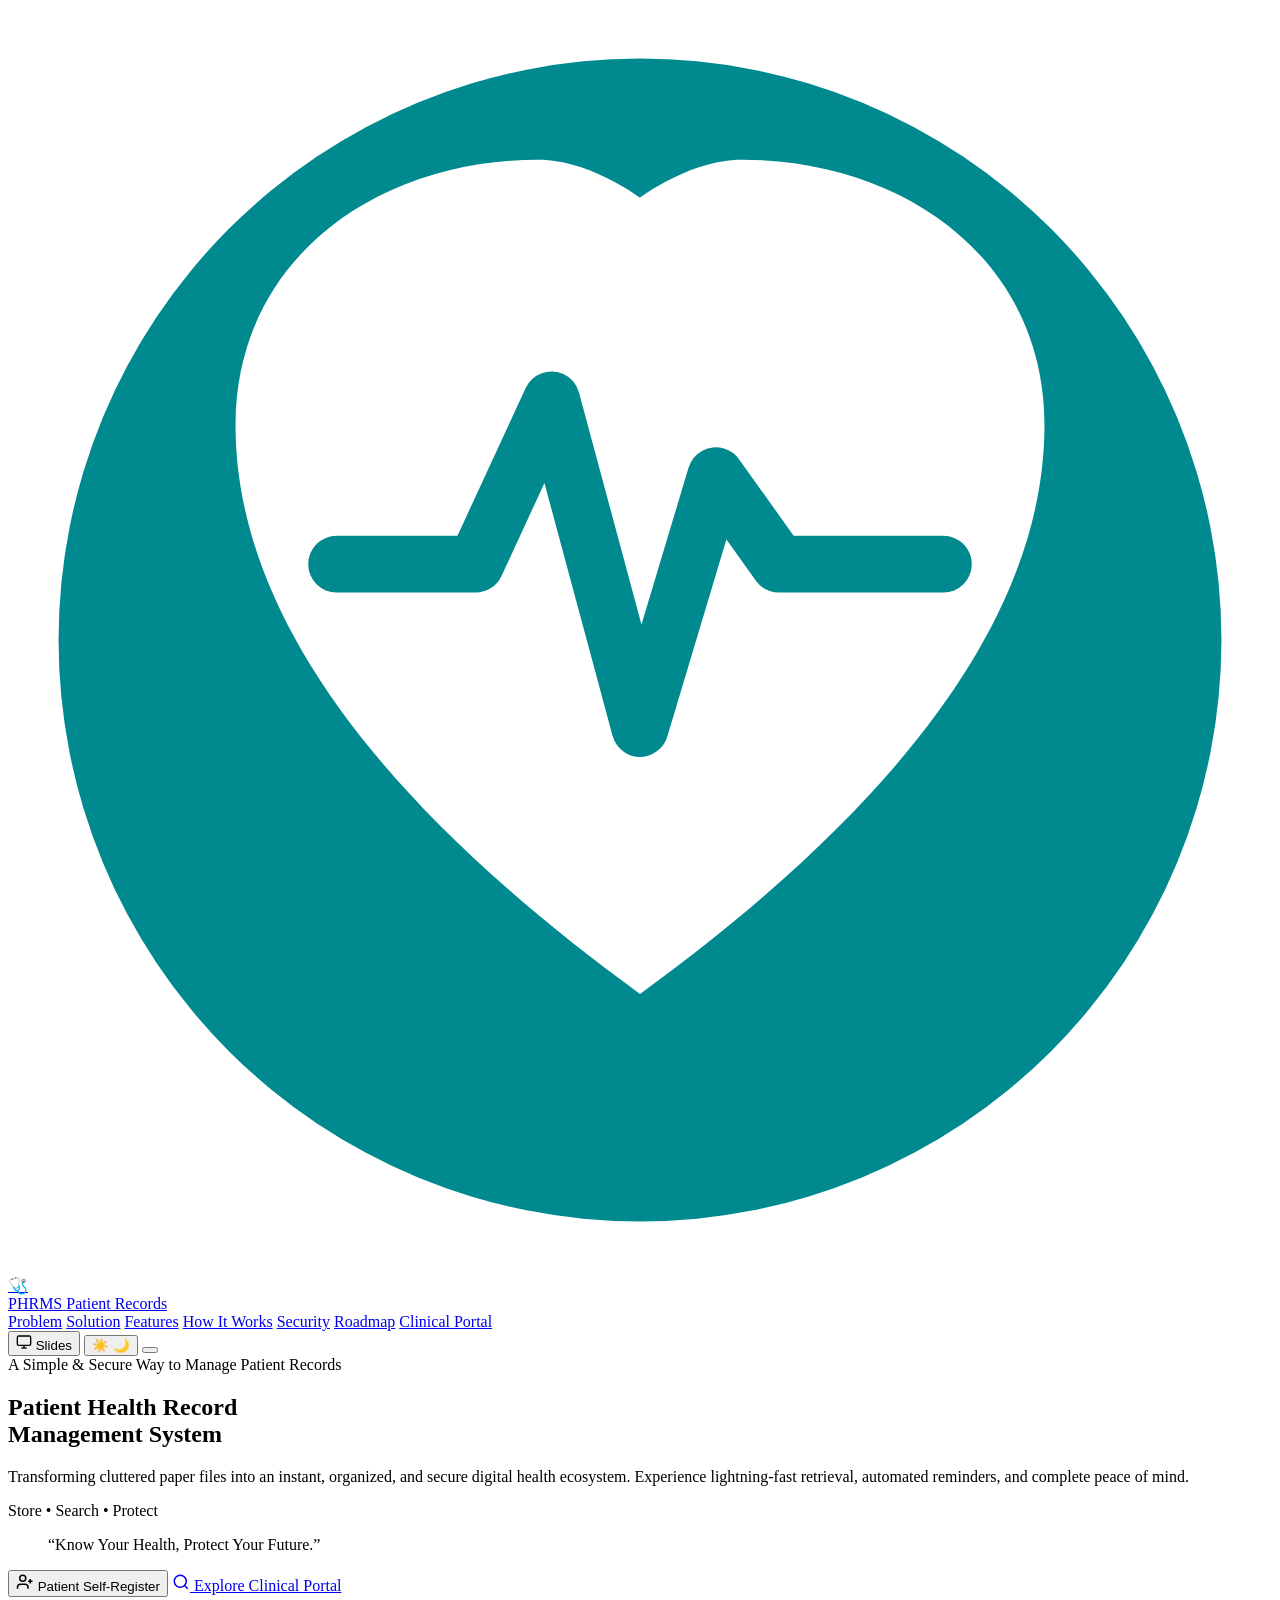
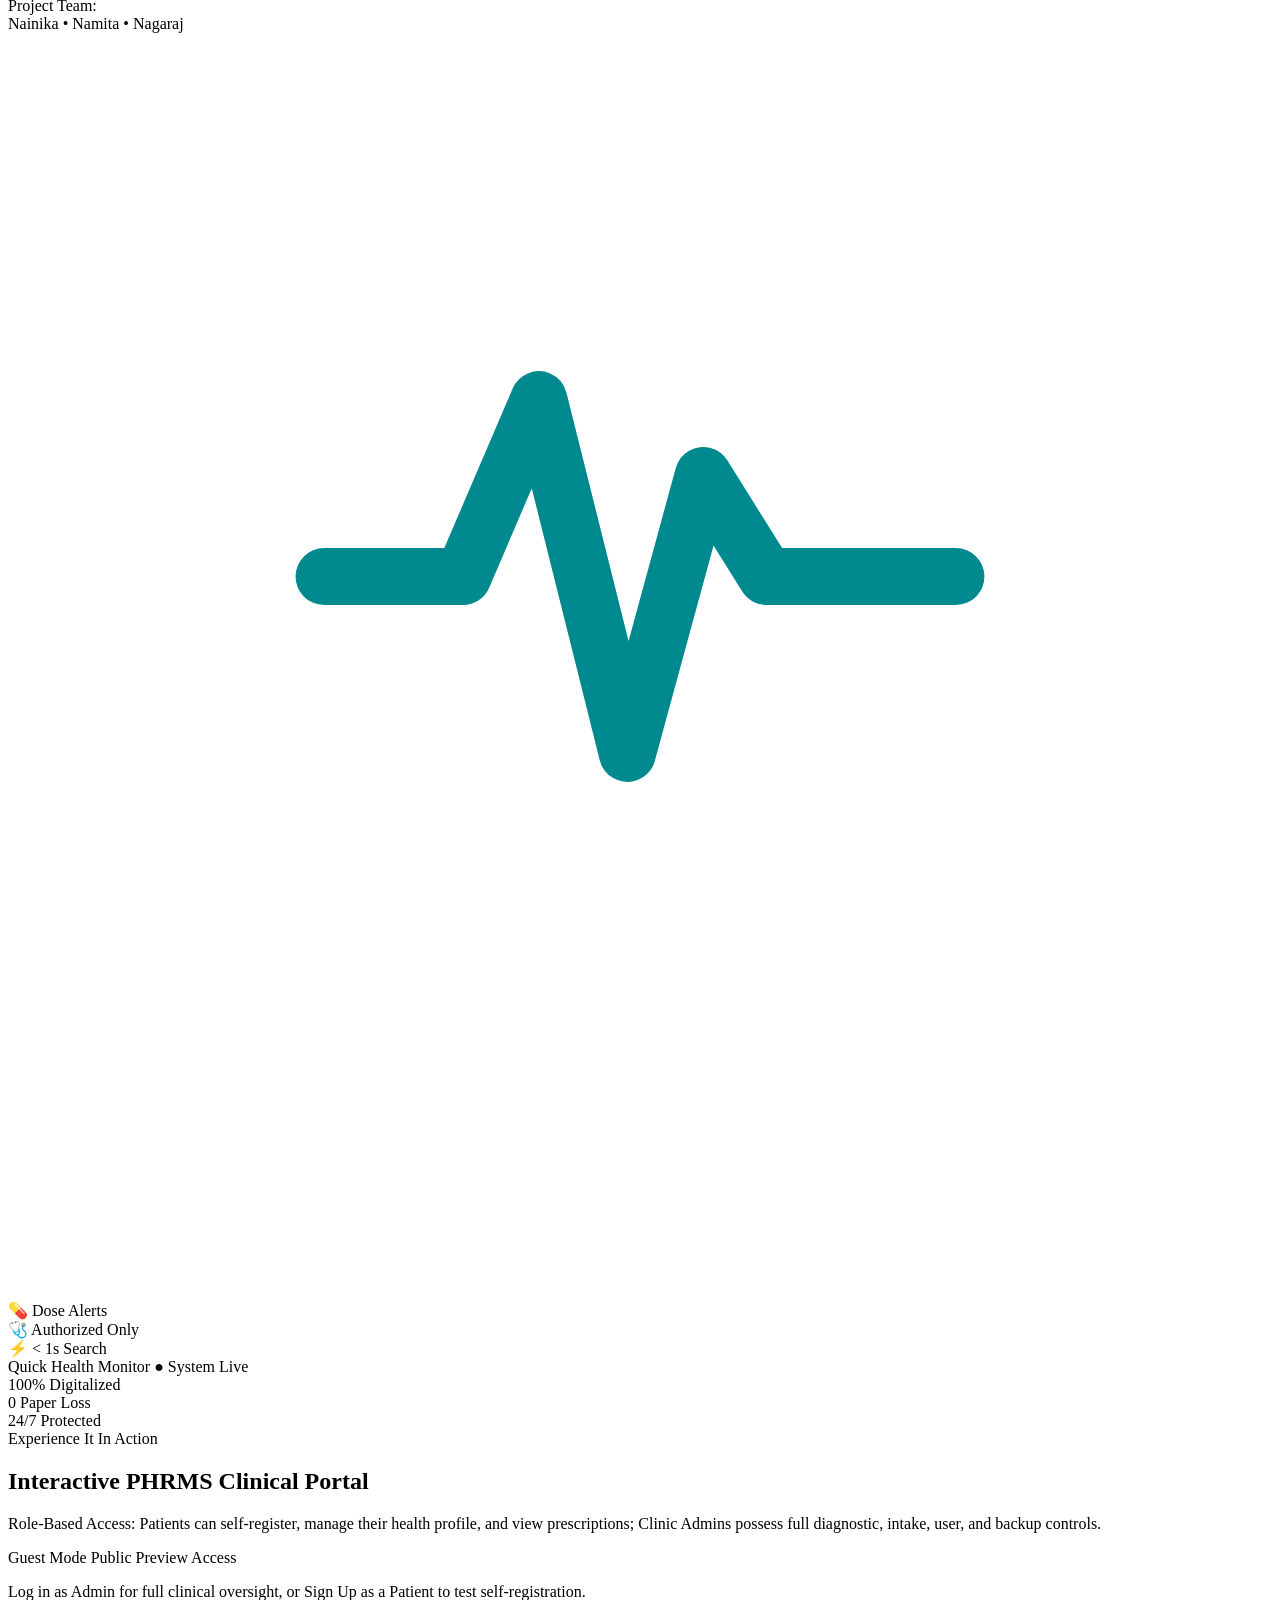
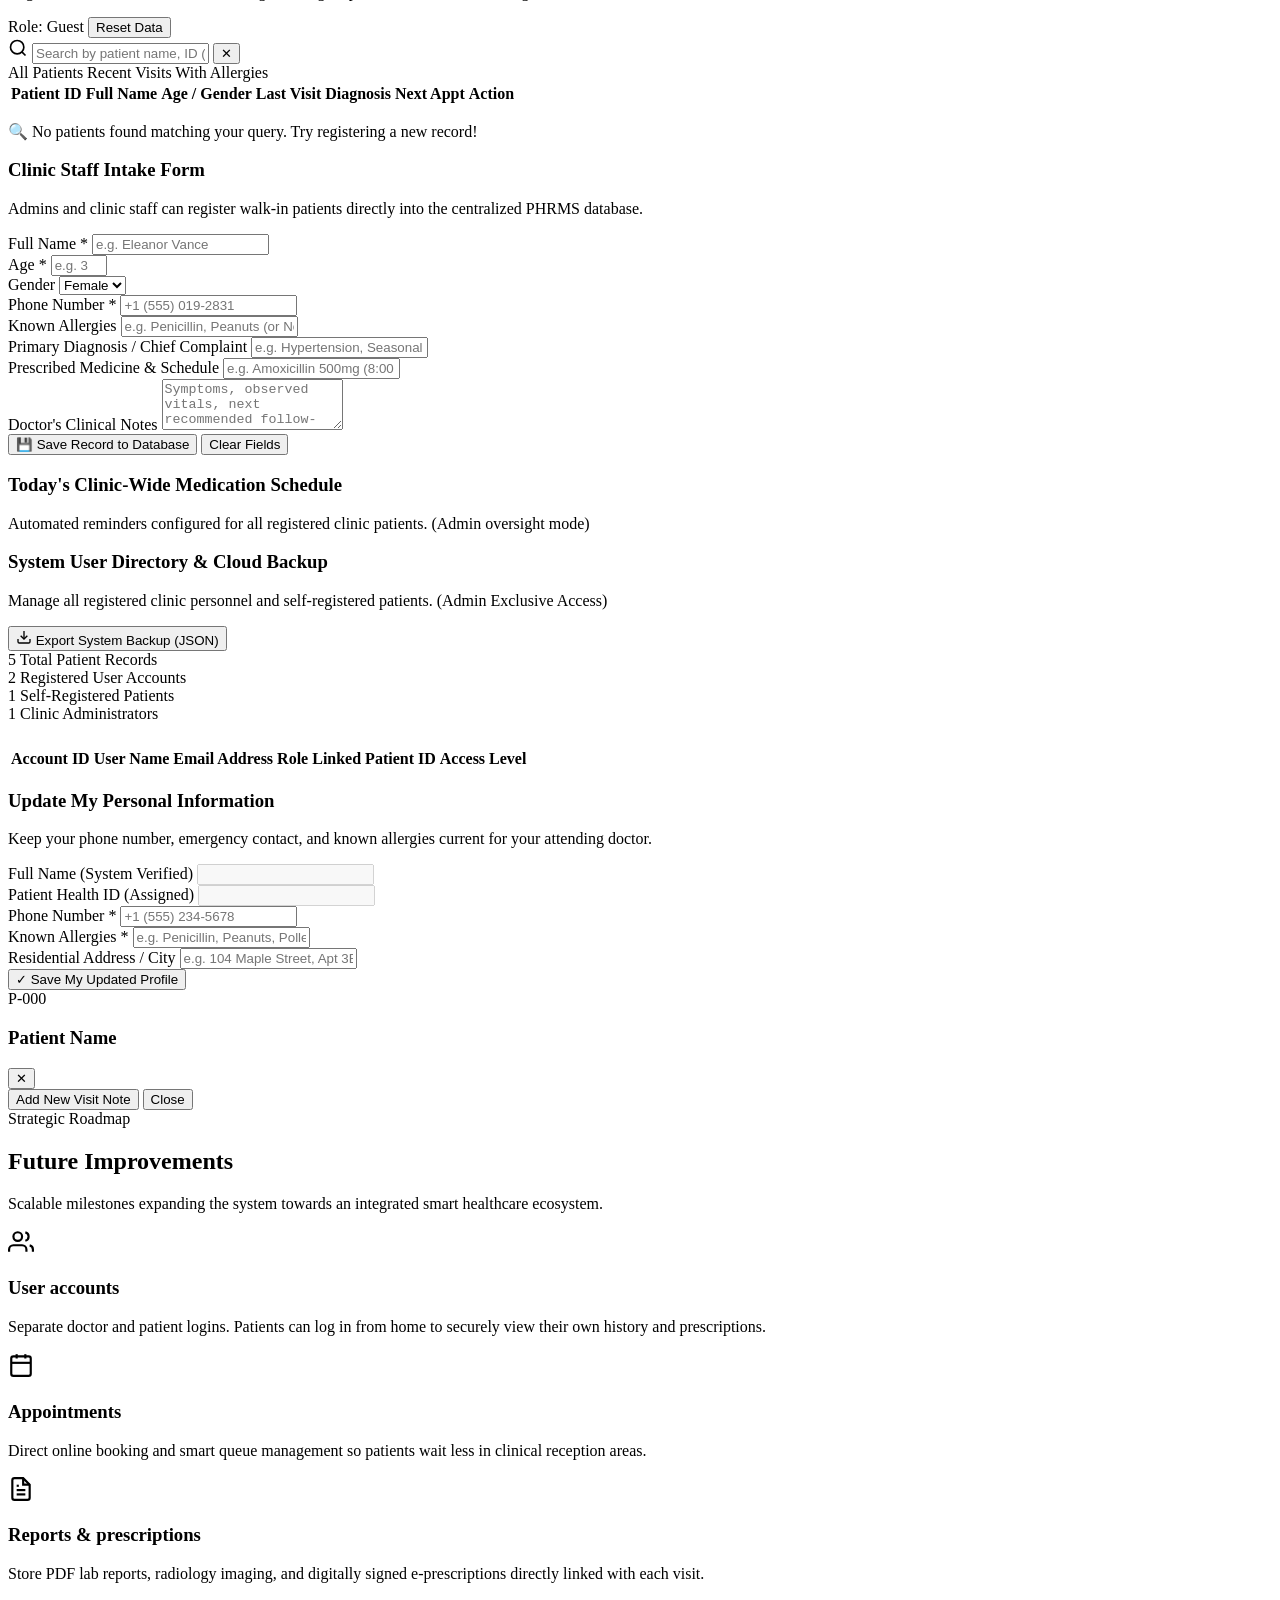
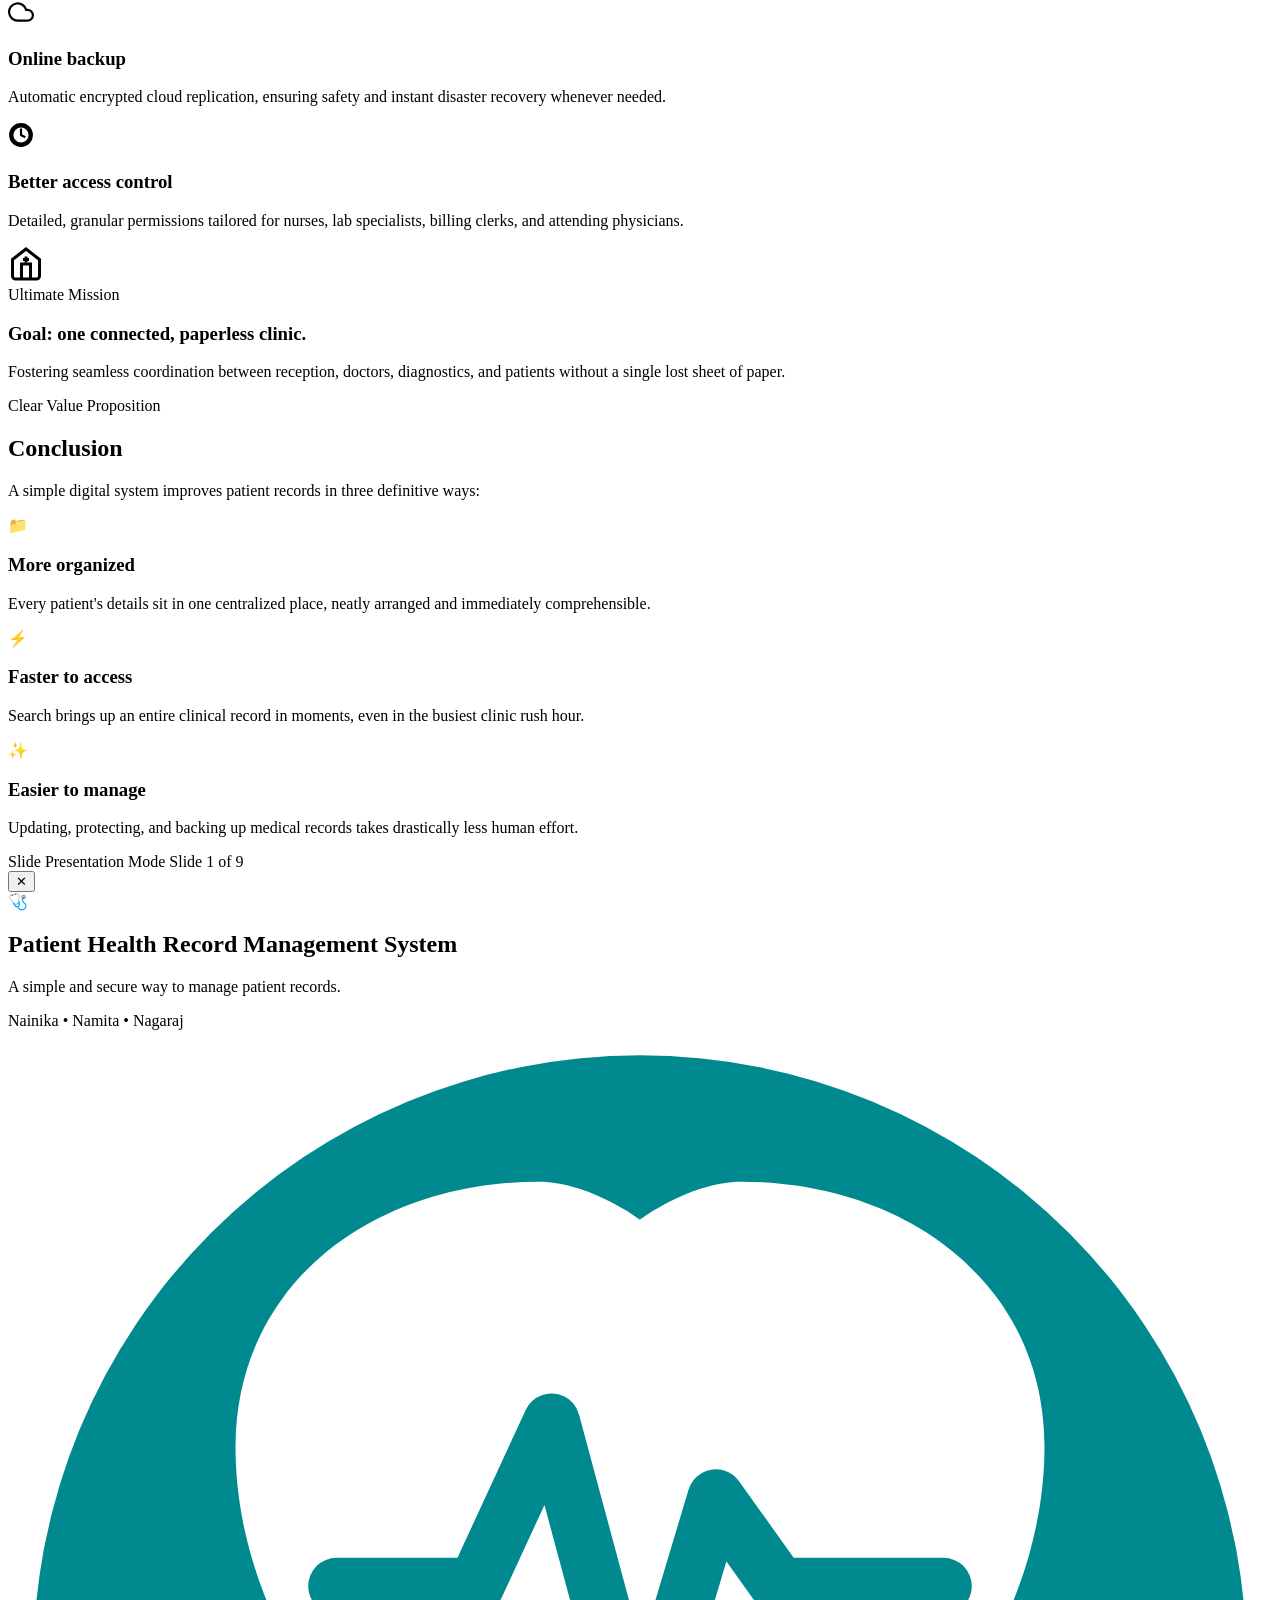
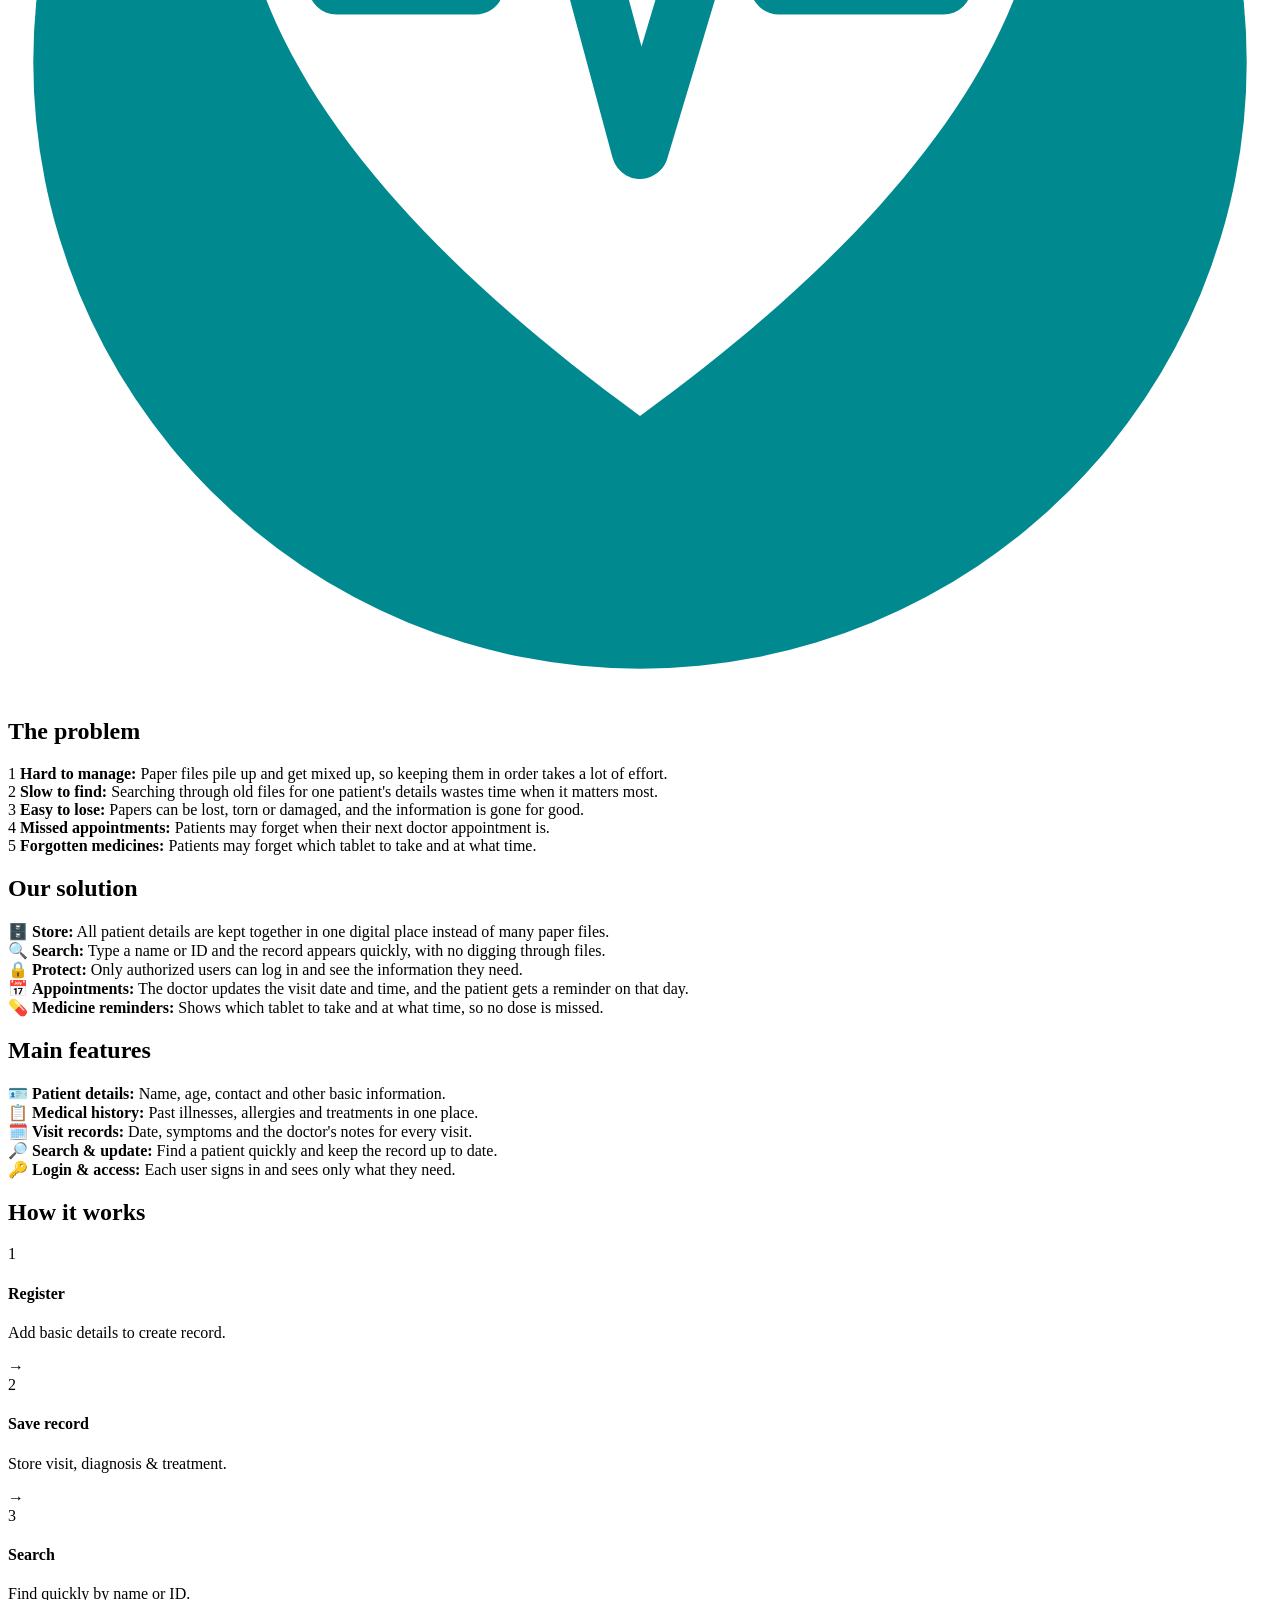
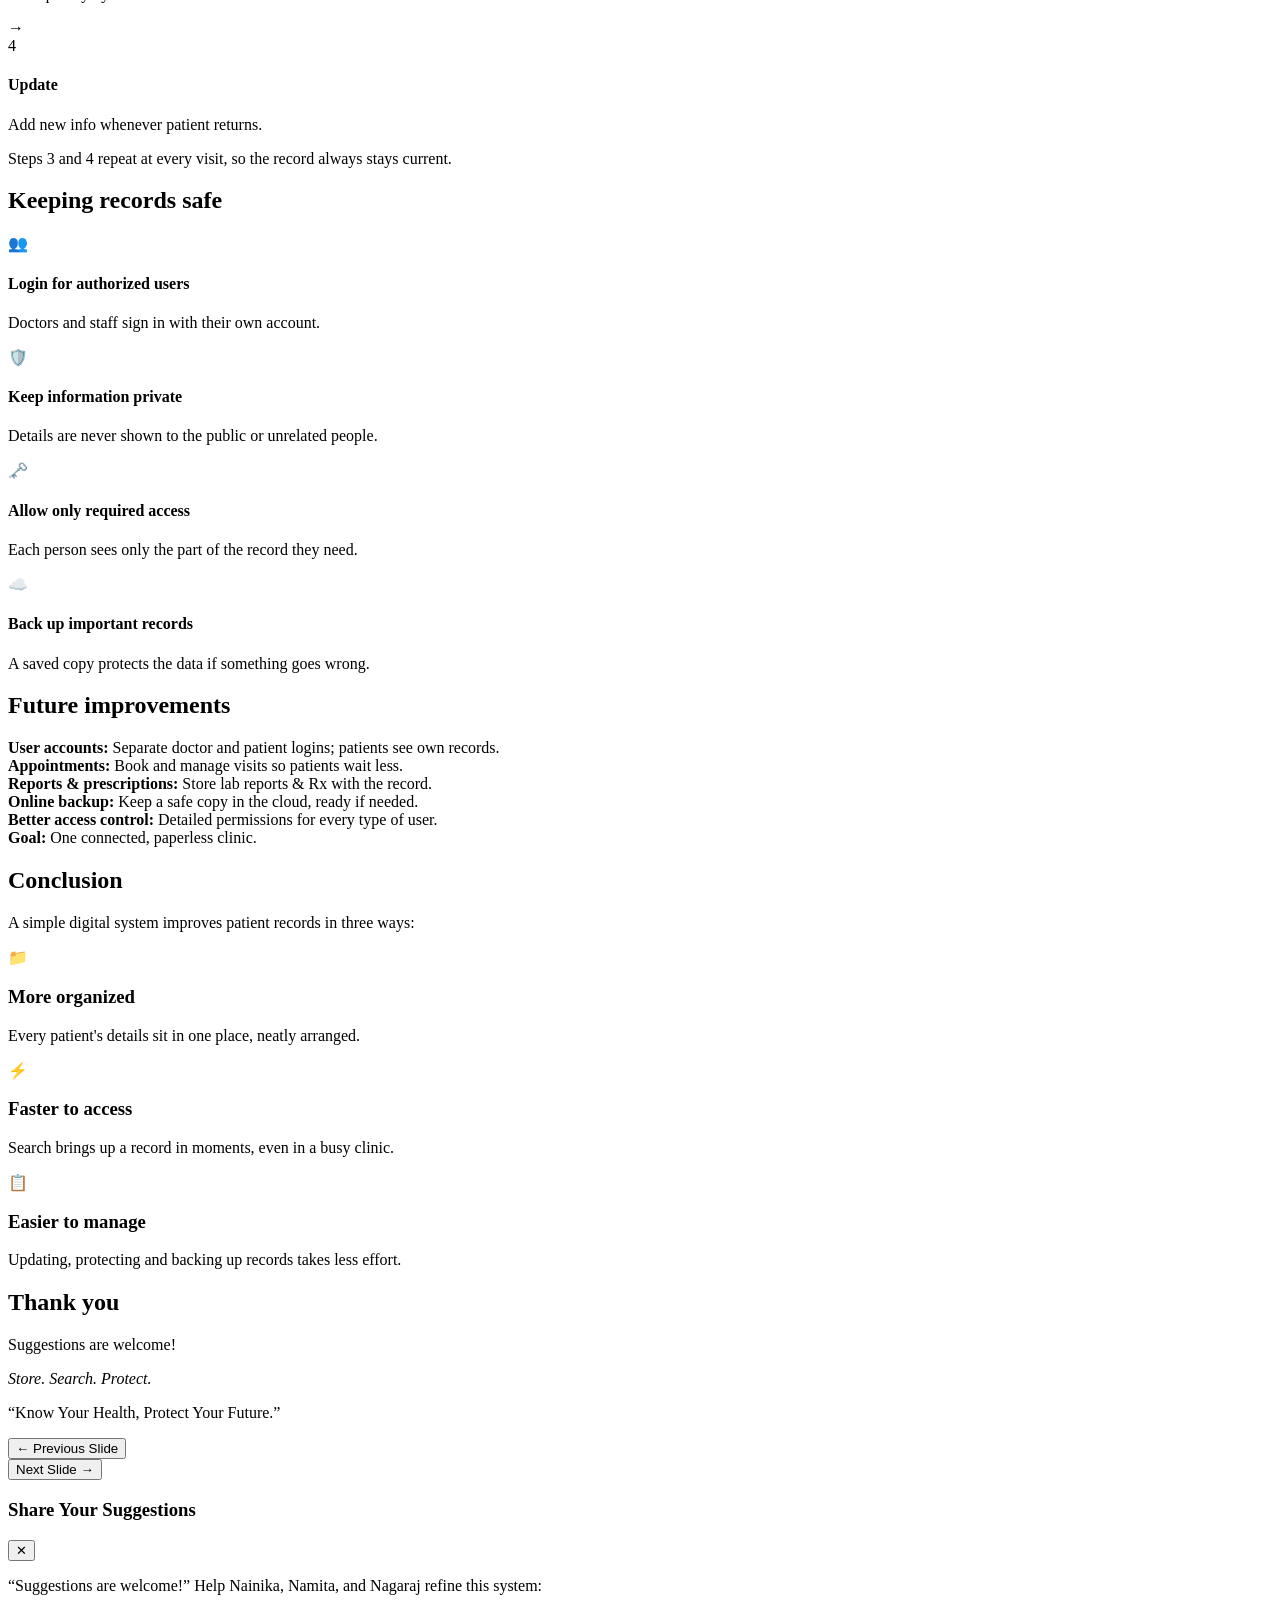
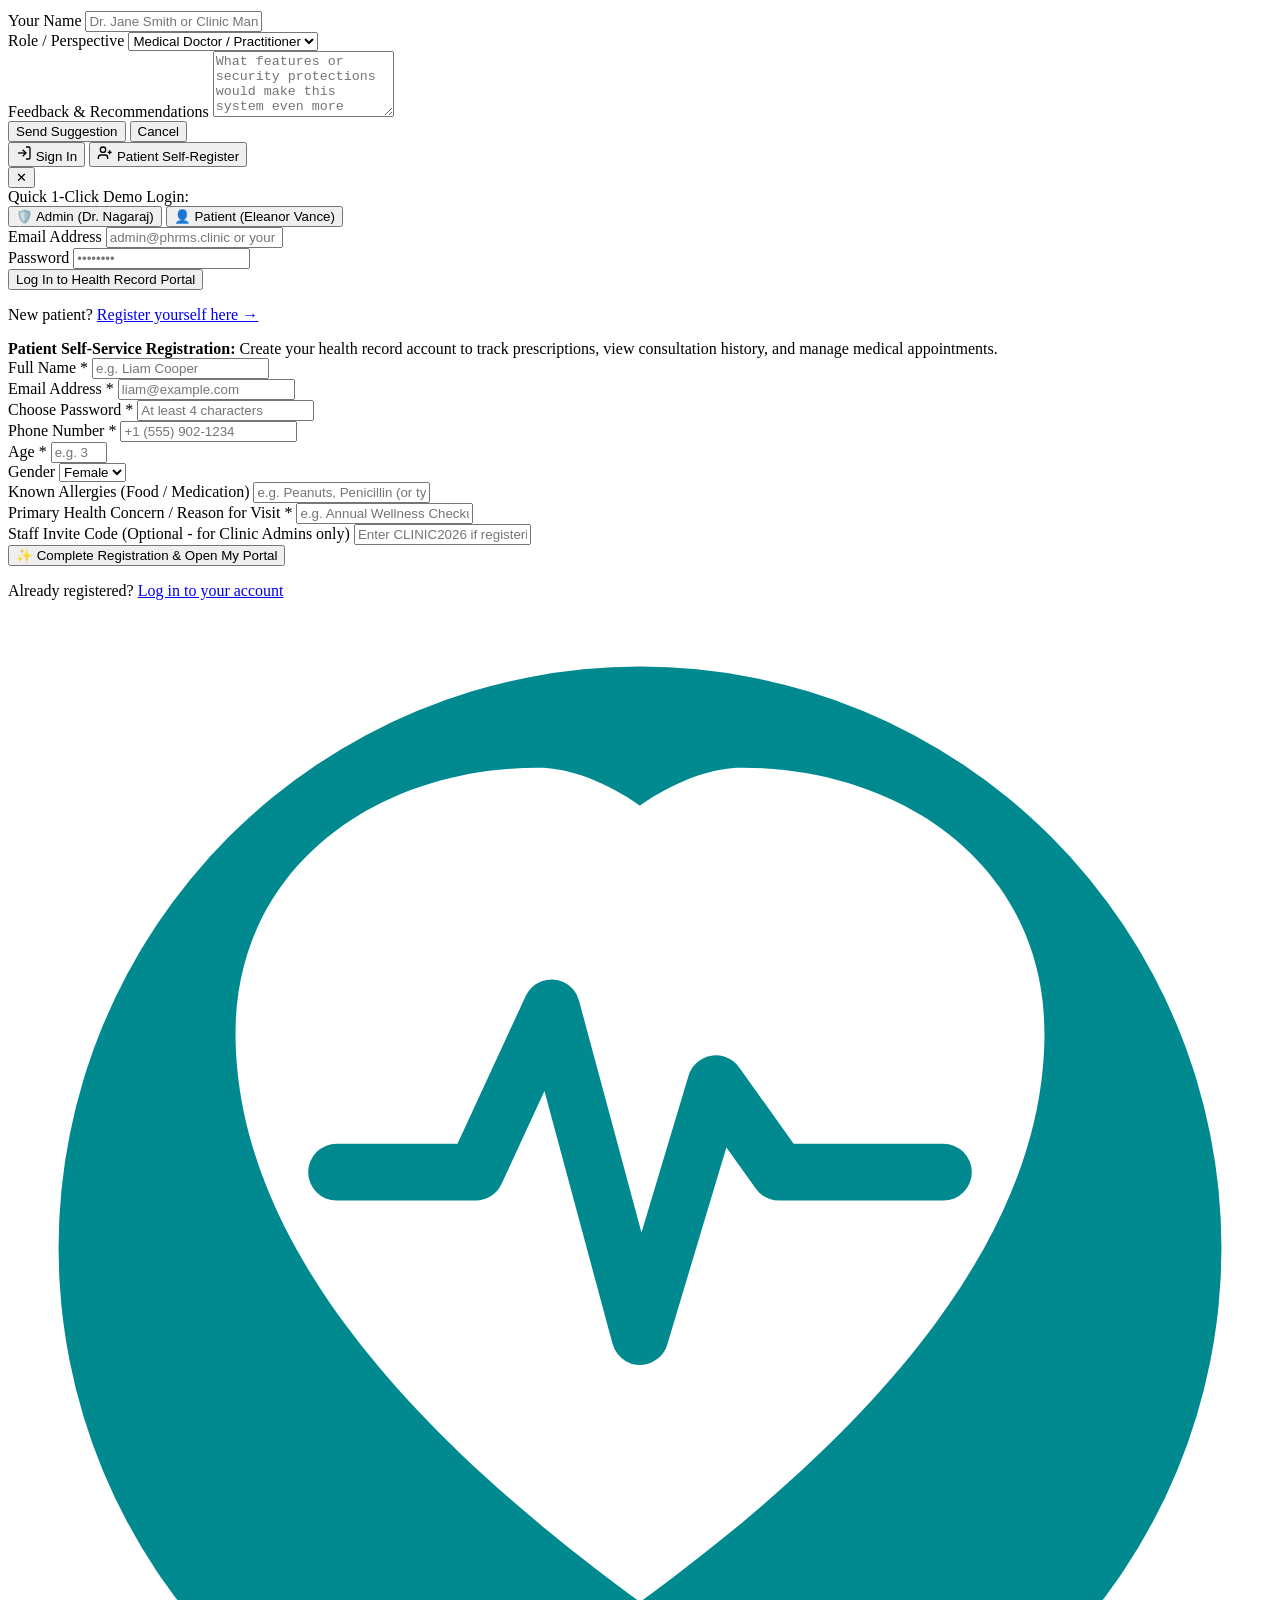
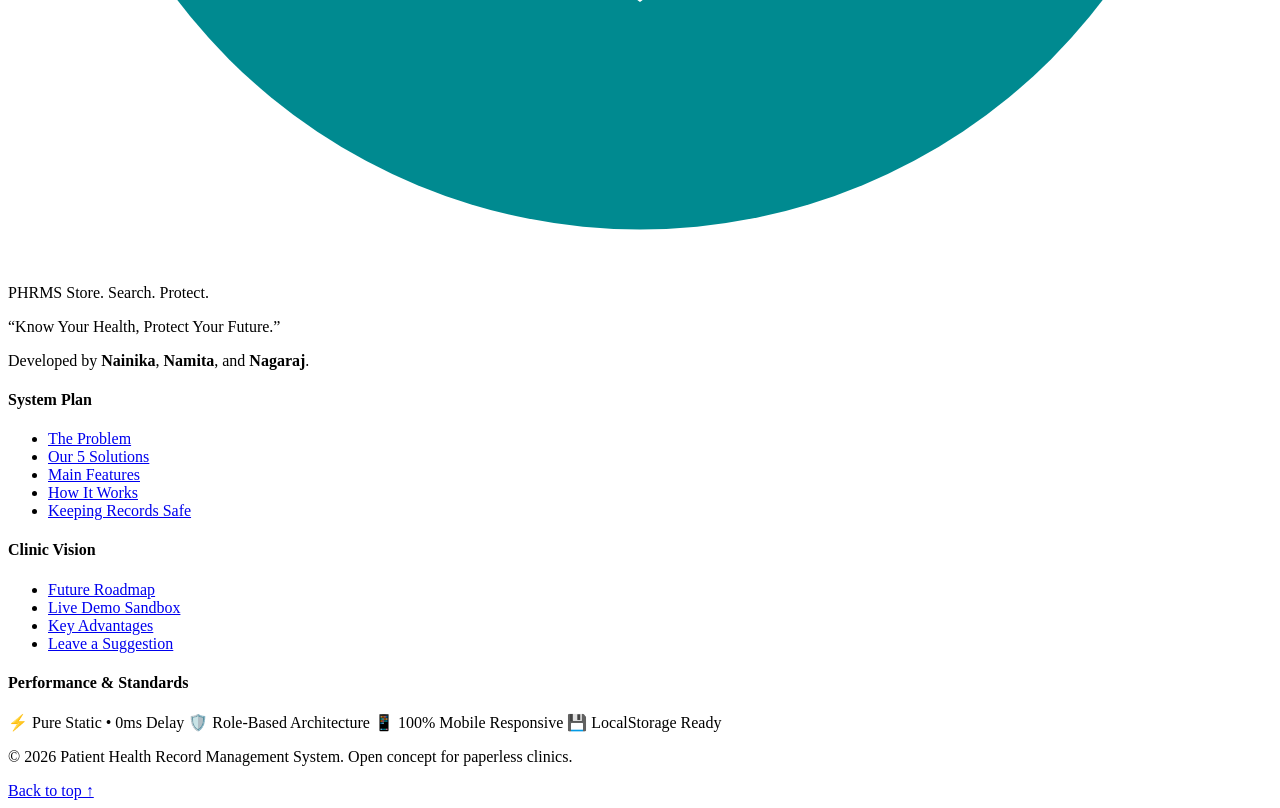
==== commit 43ba9670: "ko" ====
--- a/about/index.html
+++ b/about/index.html
@@ -7,7 +7,7 @@
   <meta name="keywords" content="health records, EHR, medical records management, clinic software, patient portal">
   <meta name="author" content="Nainika, Namita, Nagaraj">
   <title>PHRMS | Patient Health Record Management System</title>
-  <link rel="stylesheet" href="/style.css">
+  <link rel="stylesheet" href="style.css">
   <link rel="icon" href="data:image/svg+xml,<svg xmlns=%22http://www.w3.org/2000/svg%22 viewBox=%220 0 100 100%22><circle cx=%2250%22 cy=%2250%22 r=%2248%22 fill=%22%230d9488%22/><path d=%22M50 78 C30 62 20 48 20 34 C20 22 30 14 42 14 C46 14 50 17 50 17 C50 17 54 14 58 14 C70 14 80 22 80 34 C80 48 70 62 50 78 Z%22 fill=%22white%22/><path d=%22M27 45 L37 45 L43 32 L49 56 L55 38 L60 45 L73 45%22 fill=%22none%22 stroke=%22%230d9488%22 stroke-width=%224%22 stroke-linecap=%22round%22 stroke-linejoin=%22round%22/></svg>">
 </head>
 <body>
@@ -36,10 +36,13 @@
         <a href="#workflow" class="nav-link">How It Works</a>
         <a href="#security" class="nav-link">Security</a>
         <a href="#roadmap" class="nav-link">Roadmap</a>
-        <a href="#demo" class="nav-link nav-highlight">Live Demo</a>
+        <a href="#demo" class="nav-link nav-highlight">Clinical Portal</a>
       </nav>
 
       <div class="nav-actions">
+        <div id="authNavContainer" class="auth-nav-container">
+          <!-- Dynamically populated: Login/Signup buttons OR User Profile Pill -->
+        </div>
         <button class="btn btn-outline btn-sm" id="presentationModeBtn" title="Toggle Slide View Mode">
           <svg width="16" height="16" viewBox="0 0 24 24" fill="none" stroke="currentColor" stroke-width="2"><rect x="2" y="3" width="20" height="14" rx="2" ry="2"/><line x1="8" y1="21" x2="16" y2="21"/><line x1="12" y1="17" x2="12" y2="21"/></svg>
           <span>Slides</span>
@@ -85,12 +88,13 @@
           </blockquote>
 
           <div class="hero-cta-group">
-            <a href="#demo" class="btn btn-primary btn-lg">
+            <button class="btn btn-primary btn-lg" id="heroSignupBtn">
+              <svg width="18" height="18" viewBox="0 0 24 24" fill="none" stroke="currentColor" stroke-width="2"><path d="M16 21v-2a4 4 0 0 0-4-4H6a4 4 0 0 0-4 4v2"/><circle cx="9" cy="7" r="4"/><line x1="19" y1="8" x2="19" y2="14"/><line x1="22" y1="11" x2="16" y2="11"/></svg>
+              Patient Self-Register
+            </button>
+            <a href="#demo" class="btn btn-secondary btn-lg" id="heroDemoBtn">
               <svg width="18" height="18" viewBox="0 0 24 24" fill="none" stroke="currentColor" stroke-width="2"><circle cx="11" cy="11" r="8"/><line x1="21" y1="21" x2="16.65" y2="16.65"/></svg>
-              Try Interactive Demo
-            </a>
-            <a href="#solution" class="btn btn-secondary btn-lg">
-              Explore Our Solution
+              Explore Clinical Portal
             </a>
           </div>
 
@@ -152,409 +156,48 @@
         </div>
       </div>
 
-      <!-- Quick Metrics Strip -->
-      <div class="container">
-        <div class="metrics-strip">
-          <div class="metric-item">
-            <div class="metric-icon">📁</div>
-            <div class="metric-text">
-              <h3>More Organized</h3>
-              <p>Every patient's details sit in one place, neatly arranged.</p>
-            </div>
-          </div>
-          <div class="metric-divider"></div>
-          <div class="metric-item">
-            <div class="metric-icon">⚡</div>
-            <div class="metric-text">
-              <h3>Faster to Access</h3>
-              <p>Search brings up records in moments, even in a busy clinic.</p>
-            </div>
-          </div>
-          <div class="metric-divider"></div>
-          <div class="metric-item">
-            <div class="metric-icon">📋</div>
-            <div class="metric-text">
-              <h3>Easier to Manage</h3>
-              <p>Updating, protecting, and backing up records takes minimal effort.</p>
-            </div>
-          </div>
-        </div>
-      </div>
+      
     </section>
 
-    <!-- The Problem Section -->
-    <section class="section problem-section" id="problem">
-      <div class="container">
-        <div class="section-header text-center">
-          <span class="section-tag section-tag-danger">Why Change Is Needed</span>
-          <h2 class="section-title">The Problem With Paper Records</h2>
-          <p class="section-subtitle">Traditional clinics lose hundreds of clinical hours and risk critical medical omissions due to antiquated paper documentation.</p>
-        </div>
-
-        <div class="problem-list">
-          <div class="problem-card" data-step="1">
-            <div class="problem-badge">1</div>
-            <div class="problem-title-col">
-              <h3>Hard to manage</h3>
-            </div>
-            <div class="problem-desc-col">
-              <p>Paper files pile up and get mixed up, so keeping them in order takes a lot of effort and physical archive storage space.</p>
-            </div>
-            <div class="problem-impact">High overhead</div>
-          </div>
-
-          <div class="problem-card" data-step="2">
-            <div class="problem-badge">2</div>
-            <div class="problem-title-col">
-              <h3>Slow to find</h3>
-            </div>
-            <div class="problem-desc-col">
-              <p>Searching through old files for one patient's details wastes precious time when accurate treatment decisions matter most.</p>
-            </div>
-            <div class="problem-impact">Care delays</div>
-          </div>
-
-          <div class="problem-card" data-step="3">
-            <div class="problem-badge">3</div>
-            <div class="problem-title-col">
-              <h3>Easy to lose</h3>
-            </div>
-            <div class="problem-desc-col">
-              <p>Papers can be misplaced, torn, water-damaged, or burned. Once destroyed, irreplaceable medical histories are gone for good.</p>
-            </div>
-            <div class="problem-impact">Permanent loss</div>
-          </div>
-
-          <div class="problem-card" data-step="4">
-            <div class="problem-badge">4</div>
-            <div class="problem-title-col">
-              <h3>Missed appointments</h3>
-            </div>
-            <div class="problem-desc-col">
-              <p>Without automated reminders, patients frequently forget when their next doctor appointment is scheduled, disrupting care.</p>
-            </div>
-            <div class="problem-impact">No-show visits</div>
-          </div>
-
-          <div class="problem-card" data-step="5">
-            <div class="problem-badge">5</div>
-            <div class="problem-title-col">
-              <h3>Forgotten medicines</h3>
-            </div>
-            <div class="problem-desc-col">
-              <p>Patients easily forget which tablet to take and at what time, leading to non-compliance and compromised recovery outcomes.</p>
-            </div>
-            <div class="problem-impact">Dosage errors</div>
-          </div>
-        </div>
-      </div>
-    </section>
-
-    <!-- Our Solution Section -->
-    <section class="section solution-section" id="solution">
-      <div class="container">
-        <div class="section-header text-center">
-          <span class="section-tag">Modern &amp; Intuitive</span>
-          <h2 class="section-title">Our Solution: 5 Smart Pillars</h2>
-          <p class="section-subtitle">A unified system engineered to eliminate clinical bottlenecks while safeguarding patient data integrity.</p>
-        </div>
-
-        <div class="solution-grid">
-          <div class="solution-card">
-            <div class="solution-icon-wrap icon-teal">
-              <svg viewBox="0 0 24 24" width="28" height="28" fill="none" stroke="currentColor" stroke-width="2"><path d="M21 5c0 1.66-4 3-9 3s-9-1.34-9-3"/><path d="M3 5v14c0 1.66 4 3 9 3s9-1.34 9-3V5"/><path d="M3 12c0 1.66 4 3 9 3s9-1.34 9-3"/></svg>
-            </div>
-            <div class="solution-body">
-              <span class="pillar-label">Pillar 01</span>
-              <h3>Store</h3>
-              <p>All patient details are kept together in one digital place instead of many scattered, vulnerable paper folders.</p>
-              <ul class="solution-bullet-list">
-                <li>Unified electronic medical dossier</li>
-                <li>Zero physical filing cabinet space</li>
-              </ul>
-            </div>
-          </div>
-
-          <div class="solution-card">
-            <div class="solution-icon-wrap icon-cyan">
-              <svg viewBox="0 0 24 24" width="28" height="28" fill="none" stroke="currentColor" stroke-width="2"><circle cx="11" cy="11" r="8"/><line x1="21" y1="21" x2="16.65" y2="16.65"/></svg>
-            </div>
-            <div class="solution-body">
-              <span class="pillar-label">Pillar 02</span>
-              <h3>Search</h3>
-              <p>Type a name or patient ID and the complete record appears quickly on screen, with zero digging through dusty archives.</p>
-              <ul class="solution-bullet-list">
-                <li>Sub-second query retrieval</li>
-                <li>Find by name, phone, or unique health ID</li>
-              </ul>
-            </div>
-          </div>
-
-          <div class="solution-card">
-            <div class="solution-icon-wrap icon-blue">
-              <svg viewBox="0 0 24 24" width="28" height="28" fill="none" stroke="currentColor" stroke-width="2"><rect x="3" y="11" width="18" height="11" rx="2" ry="2"/><path d="M7 11V7a5 5 0 0 1 10 0v4"/></svg>
-            </div>
-            <div class="solution-body">
-              <span class="pillar-label">Pillar 03</span>
-              <h3>Protect</h3>
-              <p>Only verified, authorized staff can log in. User accounts ensure people only see the sensitive records they need.</p>
-              <ul class="solution-bullet-list">
-                <li>Authenticated staff sign-in</li>
-                <li>Role-scoped confidentiality barriers</li>
-              </ul>
-            </div>
-          </div>
-
-          <div class="solution-card">
-            <div class="solution-icon-wrap icon-amber">
-              <svg viewBox="0 0 24 24" width="28" height="28" fill="none" stroke="currentColor" stroke-width="2"><rect x="3" y="4" width="18" height="18" rx="2" ry="2"/><line x1="16" y1="2" x2="16" y2="6"/><line x1="8" y1="2" x2="8" y2="6"/><line x1="3" y1="10" x2="21" y2="10"/><path d="m9 16 2 2 4-4"/></svg>
-            </div>
-            <div class="solution-body">
-              <span class="pillar-label">Pillar 04</span>
-              <h3>Appointments</h3>
-              <p>The doctor updates the visit date and time, and the patient gets timely notifications so no consultation is skipped.</p>
-              <ul class="solution-bullet-list">
-                <li>Automated day-of-visit reminders</li>
-                <li>Reduced no-shows &amp; optimized clinic scheduling</li>
-              </ul>
-            </div>
-          </div>
-
-          <div class="solution-card">
-            <div class="solution-icon-wrap icon-emerald">
-              <svg viewBox="0 0 24 24" width="28" height="28" fill="none" stroke="currentColor" stroke-width="2"><path d="m10.5 20.5 10-10a4.95 4.95 0 1 0-7-7l-10 10a4.95 4.95 0 1 0 7 7Z"/><path d="m8.5 8.5 7 7"/></svg>
-            </div>
-            <div class="solution-body">
-              <span class="pillar-label">Pillar 05</span>
-              <h3>Medicine Reminders</h3>
-              <p>Shows exactly which tablet to take and at what time, ensuring patient treatment plans are followed without miss.</p>
-              <ul class="solution-bullet-list">
-                <li>Dosage timing &amp; frequency tracker</li>
-                <li>Improved patient recovery compliance</li>
-              </ul>
-            </div>
-          </div>
-        </div>
-      </div>
-    </section>
-
-    <!-- Main Features Section -->
-    <section class="section features-section" id="features">
-      <div class="container">
-        <div class="section-header text-center">
-          <span class="section-tag">Core Functionality</span>
-          <h2 class="section-title">Main System Features</h2>
-          <p class="section-subtitle">Everything a clinic needs for streamlined day-to-day healthcare delivery.</p>
-        </div>
-
-        <div class="features-wrapper">
-          <div class="feature-row">
-            <div class="feature-icon-badge">
-              <svg viewBox="0 0 24 24" width="24" height="24" fill="none" stroke="currentColor" stroke-width="2"><rect x="3" y="4" width="18" height="16" rx="2"/><circle cx="9" cy="10" r="2"/><line x1="15" y1="8" x2="17" y2="8"/><line x1="15" y1="12" x2="17" y2="12"/><line x1="7" y1="16" x2="17" y2="16"/></svg>
-            </div>
-            <div class="feature-title">
-              <h3>Patient details</h3>
-            </div>
-            <div class="feature-desc">
-              <p>Name, age, contact, emergency contacts, blood group, and other foundational demographic information.</p>
-            </div>
-            <div class="feature-tag">Profile Module</div>
-          </div>
-
-          <div class="feature-row">
-            <div class="feature-icon-badge">
-              <svg viewBox="0 0 24 24" width="24" height="24" fill="none" stroke="currentColor" stroke-width="2"><path d="M16 4h2a2 2 0 0 1 2 2v14a2 2 0 0 1-2 2H6a2 2 0 0 1-2-2V6a2 2 0 0 1 2-2h2"/><rect x="8" y="2" width="8" height="4" rx="1" ry="1"/><path d="M12 11h4"/><path d="M12 16h4"/><path d="M8 11h.01"/><path d="M8 16h.01"/></svg>
-            </div>
-            <div class="feature-title">
-              <h3>Medical history</h3>
-            </div>
-            <div class="feature-desc">
-              <p>Past illnesses, known allergies, surgical records, chronic conditions, and ongoing treatments consolidated in one place.</p>
-            </div>
-            <div class="feature-tag">Clinical History</div>
-          </div>
-
-          <div class="feature-row">
-            <div class="feature-icon-badge">
-              <svg viewBox="0 0 24 24" width="24" height="24" fill="none" stroke="currentColor" stroke-width="2"><rect x="3" y="4" width="18" height="18" rx="2" ry="2"/><line x1="16" y1="2" x2="16" y2="6"/><line x1="8" y1="2" x2="8" y2="6"/><line x1="3" y1="10" x2="21" y2="10"/><path d="M8 14h.01"/><path d="M12 14h.01"/><path d="M16 14h.01"/><path d="M8 18h.01"/><path d="M12 18h.01"/></svg>
-            </div>
-            <div class="feature-title">
-              <h3>Visit records</h3>
-            </div>
-            <div class="feature-desc">
-              <p>Date, presented symptoms, clinical observations, vitals, diagnosis, and the doctor's notes for every single visit.</p>
-            </div>
-            <div class="feature-tag">Encounter Log</div>
-          </div>
-
-          <div class="feature-row">
-            <div class="feature-icon-badge">
-              <svg viewBox="0 0 24 24" width="24" height="24" fill="none" stroke="currentColor" stroke-width="2"><circle cx="11" cy="11" r="8"/><line x1="21" y1="21" x2="16.65" y2="16.65"/><path d="M11 8v6"/><path d="M8 11h6"/></svg>
-            </div>
-            <div class="feature-title">
-              <h3>Search &amp; update</h3>
-            </div>
-            <div class="feature-desc">
-              <p>Find any registered patient quickly and keep the active record up to date instantly with new treatment notes.</p>
-            </div>
-            <div class="feature-tag">Real-time Sync</div>
-          </div>
-
-          <div class="feature-row">
-            <div class="feature-icon-badge">
-              <svg viewBox="0 0 24 24" width="24" height="24" fill="none" stroke="currentColor" stroke-width="2"><path d="m21 2-2 2m-1.5 1.5L16 7m-3.5 3.5L11 12"/><circle cx="7.5" cy="16.5" r="5.5"/><path d="m14 10 3 3"/></svg>
-            </div>
-            <div class="feature-title">
-              <h3>Login &amp; access</h3>
-            </div>
-            <div class="feature-desc">
-              <p>Each user signs in with verified credentials and sees only what they need for their specific clinical role.</p>
-            </div>
-            <div class="feature-tag">Access Control</div>
-          </div>
-        </div>
-      </div>
-    </section>
-
-    <!-- How It Works Section -->
-    <section class="section workflow-section" id="workflow">
-      <div class="container">
-        <div class="section-header text-center">
-          <span class="section-tag">Step-by-Step Cycle</span>
-          <h2 class="section-title">How It Works</h2>
-          <p class="section-subtitle">A seamless lifecycle that transforms patient intake into effortless ongoing care.</p>
-        </div>
-
-        <div class="workflow-steps-container">
-          <div class="step-card">
-            <div class="step-circle">1</div>
-            <h3>Register</h3>
-            <p>Add the patient's basic details to create a new digital record in seconds.</p>
-            <div class="step-badge">One-time Intake</div>
-          </div>
-
-          <div class="step-arrow">
-            <svg viewBox="0 0 24 24" width="28" height="28" fill="none" stroke="currentColor" stroke-width="2.5"><line x1="5" y1="12" x2="19" y2="12"/><polyline points="12 5 19 12 12 19"/></svg>
-          </div>
-
-          <div class="step-card">
-            <div class="step-circle">2</div>
-            <h3>Save record</h3>
-            <p>Store the visit, diagnosis, lab observations, and treatment after each checkup.</p>
-            <div class="step-badge">Initial Consultation</div>
-          </div>
-
-          <div class="step-arrow">
-            <svg viewBox="0 0 24 24" width="28" height="28" fill="none" stroke="currentColor" stroke-width="2.5"><line x1="5" y1="12" x2="19" y2="12"/><polyline points="12 5 19 12 12 19"/></svg>
-          </div>
-
-          <div class="step-card highlight-step">
-            <div class="step-circle">3</div>
-            <h3>Search</h3>
-            <p>Find any returning patient instantly by typing their name or unique ID.</p>
-            <div class="step-badge recurring-badge">Continuous Loop</div>
-          </div>
-
-          <div class="step-arrow">
-            <svg viewBox="0 0 24 24" width="28" height="28" fill="none" stroke="currentColor" stroke-width="2.5"><line x1="5" y1="12" x2="19" y2="12"/><polyline points="12 5 19 12 12 19"/></svg>
-          </div>
-
-          <div class="step-card highlight-step">
-            <div class="step-circle">4</div>
-            <h3>Update</h3>
-            <p>Add new symptoms, tests, or prescriptions whenever the patient returns.</p>
-            <div class="step-badge recurring-badge">Continuous Loop</div>
-          </div>
-        </div>
-
-        <div class="cycle-callout">
-          <div class="cycle-callout-icon">🔄</div>
-          <div class="cycle-callout-text">
-            <strong>Continuous Care Cycle:</strong>
-            <span>Steps 3 and 4 repeat at every subsequent visit, ensuring medical records always reflect the most up-to-date health trajectory.</span>
-          </div>
-        </div>
-      </div>
-    </section>
-
-    <!-- Keeping Records Safe Section -->
-    <section class="section security-section" id="security">
-      <div class="container">
-        <div class="section-header text-center">
-          <span class="section-tag section-tag-safe">Security &amp; Privacy First</span>
-          <h2 class="section-title">Keeping Records Safe</h2>
-          <p class="section-subtitle">Multi-layered confidentiality and data durability protocols guarding critical health details.</p>
-        </div>
-
-        <div class="security-grid">
-          <div class="security-card">
-            <div class="security-icon-circle">
-              <svg viewBox="0 0 24 24" width="28" height="28" fill="none" stroke="currentColor" stroke-width="2"><path d="M16 21v-2a4 4 0 0 0-4-4H6a4 4 0 0 0-4 4v2"/><circle cx="9" cy="7" r="4"/><path d="M22 21v-2a4 4 0 0 0-3-3.87"/><path d="M16 3.13a4 4 0 0 1 0 7.75"/></svg>
-            </div>
-            <h3>Login for authorized users</h3>
-            <p>Doctors, nurses, and administrative staff sign in securely with their own individual credentials. No shared generic accounts.</p>
-          </div>
-
-          <div class="security-card">
-            <div class="security-icon-circle">
-              <svg viewBox="0 0 24 24" width="28" height="28" fill="none" stroke="currentColor" stroke-width="2"><path d="M9.88 9.88a3 3 0 1 0 4.24 4.24"/><path d="M10.73 5.08A10.43 10.43 0 0 1 12 5c7 0 10 7 10 7a13.16 13.16 0 0 1-1.67 2.68"/><path d="M6.61 6.61A13.526 13.526 0 0 0 2 12s3 7 10 7a9.74 9.74 0 0 0 5.39-1.61"/><line x1="2" y1="2" x2="22" y2="22"/></svg>
-            </div>
-            <h3>Keep information private</h3>
-            <p>Patient health details are strictly confidential. They are never shown to the public or accessible to unrelated individuals.</p>
-          </div>
-
-          <div class="security-card">
-            <div class="security-icon-circle">
-              <svg viewBox="0 0 24 24" width="28" height="28" fill="none" stroke="currentColor" stroke-width="2"><path d="M12 22s8-4 8-10V5l-8-3-8 3v7c0 6 8 10 8 10z"/><path d="m9 12 2 2 4-4"/></svg>
-            </div>
-            <h3>Allow only required access</h3>
-            <p>Principle of least privilege: each staff member sees only the exact portion of the record needed for their designated task.</p>
-          </div>
-
-          <div class="security-card">
-            <div class="security-icon-circle">
-              <svg viewBox="0 0 24 24" width="28" height="28" fill="none" stroke="currentColor" stroke-width="2"><path d="M4 14.899A7 7 0 1 1 15.71 8h1.79a4.5 4.5 0 0 1 2.5 8.242"/><path d="M12 12v9"/><path d="m16 16-4-4-4 4"/></svg>
-            </div>
-            <h3>Back up important records</h3>
-            <p>Automated backup copies ensure patient data is never permanently lost if local hardware or network issues occur.</p>
-          </div>
-        </div>
-      </div>
-    </section>
-
+    
+    
     <!-- Interactive Simulator / Live Demo Section -->
     <section class="section demo-section" id="demo">
       <div class="container">
         <div class="section-header text-center">
           <span class="section-tag section-tag-primary">Experience It In Action</span>
-          <h2 class="section-title">Interactive PHRMS Demo</h2>
-          <p class="section-subtitle">Test out real patient search, view visit records, register demo patients, and trigger medicine reminders directly in your browser.</p>
+          <h2 class="section-title">Interactive PHRMS Clinical Portal</h2>
+          <p class="section-subtitle">Role-Based Access: Patients can self-register, manage their health profile, and view prescriptions; Clinic Admins possess full diagnostic, intake, user, and backup controls.</p>
+        </div>
+
+        <!-- Role Access Bar & Quick Switcher -->
+        <div class="role-access-banner" id="roleAccessBanner">
+          <div class="role-banner-left">
+            <span class="role-status-dot" id="roleStatusDot"></span>
+            <div class="role-banner-info">
+              <span class="role-badge-pill" id="roleBadgePill">Guest Mode</span>
+              <span class="role-banner-title" id="roleBannerTitle">Public Preview Access</span>
+              <p class="role-banner-desc" id="roleBannerDesc">Log in as Admin for full clinical oversight, or Sign Up as a Patient to test self-registration.</p>
+            </div>
+          </div>
+          <div class="role-banner-actions" id="roleBannerActions">
+            <!-- Injected via app.js -->
+          </div>
         </div>
 
         <div class="demo-card-container">
           <!-- Demo Top Bar -->
           <div class="demo-top-bar">
-            <div class="demo-tabs">
-              <button class="demo-tab-btn active" data-tab="searchTab">
-                <svg width="16" height="16" viewBox="0 0 24 24" fill="none" stroke="currentColor" stroke-width="2"><circle cx="11" cy="11" r="8"/><line x1="21" y1="21" x2="16.65" y2="16.65"/></svg>
-                Find &amp; View Records
-              </button>
-              <button class="demo-tab-btn" data-tab="registerTab">
-                <svg width="16" height="16" viewBox="0 0 24 24" fill="none" stroke="currentColor" stroke-width="2"><path d="M16 21v-2a4 4 0 0 0-4-4H6a4 4 0 0 0-4 4v2"/><circle cx="9" cy="7" r="4"/><line x1="19" y1="8" x2="19" y2="14"/><line x1="22" y1="11" x2="16" y2="11"/></svg>
-                Register New Patient
-              </button>
-              <button class="demo-tab-btn" data-tab="reminderTab">
-                <svg width="16" height="16" viewBox="0 0 24 24" fill="none" stroke="currentColor" stroke-width="2"><path d="m10.5 20.5 10-10a4.95 4.95 0 1 0-7-7l-10 10a4.95 4.95 0 1 0 7 7Z"/><path d="m8.5 8.5 7 7"/></svg>
-                Med Reminders
-              </button>
+            <div class="demo-tabs" id="demoTabsContainer">
+              <!-- Dynamically populated depending on user role -->
             </div>
             <div class="demo-meta">
-              <span class="clinic-mode-pill">Clinic Mode: Active</span>
-              <button class="btn btn-outline btn-xs" id="resetDemoBtn">Reset Data</button>
-            </div>
-          </div>
-
-          <!-- Tab 1: Search & View -->
+              <span class="clinic-mode-pill" id="clinicModePill">Role: Guest</span>
+              <button class="btn btn-outline btn-xs" id="resetDemoBtn" title="Reset all records to factory default">Reset Data</button>
+            </div>
+          </div>
+
+          <!-- ADMIN / GUEST TAB 1: Search & View All Records -->
           <div class="demo-tab-content active" id="searchTab">
             <div class="search-bar-wrap">
               <div class="search-input-box">
@@ -592,8 +235,12 @@
             </div>
           </div>
 
-          <!-- Tab 2: Register New Patient -->
+          <!-- ADMIN / GUEST TAB 2: Register New Patient (Clinic Intake) -->
           <div class="demo-tab-content" id="registerTab">
+            <div class="tab-intro-box">
+              <h3>Clinic Staff Intake Form</h3>
+              <p>Admins and clinic staff can register walk-in patients directly into the centralized PHRMS database.</p>
+            </div>
             <form id="newPatientForm" class="patient-form">
               <div class="form-grid">
                 <div class="form-group">
@@ -642,15 +289,126 @@
             </form>
           </div>
 
-          <!-- Tab 3: Medicine Reminders -->
+          <!-- ADMIN / GUEST TAB 3: Clinic Medication Reminders -->
           <div class="demo-tab-content" id="reminderTab">
             <div class="reminder-header">
-              <h3>Today's Clinic Medication Schedule</h3>
-              <p>Automated reminders configured for registered patients. No dose missed!</p>
+              <h3>Today's Clinic-Wide Medication Schedule</h3>
+              <p>Automated reminders configured for all registered clinic patients. (Admin oversight mode)</p>
             </div>
             <div class="reminder-grid" id="reminderListContainer">
               <!-- Dynamically populated -->
             </div>
+          </div>
+
+          <!-- ADMIN ONLY TAB 4: User Directory, Security & Cloud Backup -->
+          <div class="demo-tab-content" id="adminUsersTab">
+            <div class="admin-panel-header">
+              <div>
+                <h3>System User Directory &amp; Cloud Backup</h3>
+                <p>Manage all registered clinic personnel and self-registered patients. (Admin Exclusive Access)</p>
+              </div>
+              <div class="admin-panel-actions">
+                <button class="btn btn-primary btn-sm" id="exportBackupBtn">
+                  <svg width="16" height="16" viewBox="0 0 24 24" fill="none" stroke="currentColor" stroke-width="2"><path d="M21 15v4a2 2 0 0 1-2 2H5a2 2 0 0 1-2-2v-4"/><polyline points="7 10 12 15 17 10"/><line x1="12" y1="15" x2="12" y2="3"/></svg>
+                  Export System Backup (JSON)
+                </button>
+              </div>
+            </div>
+
+            <div class="admin-stats-grid">
+              <div class="admin-stat-card">
+                <span class="astat-num" id="astatTotalPatients">5</span>
+                <span class="astat-lbl">Total Patient Records</span>
+              </div>
+              <div class="admin-stat-card">
+                <span class="astat-num" id="astatTotalUsers">2</span>
+                <span class="astat-lbl">Registered User Accounts</span>
+              </div>
+              <div class="admin-stat-card">
+                <span class="astat-num" id="astatSelfRegistered">1</span>
+                <span class="astat-lbl">Self-Registered Patients</span>
+              </div>
+              <div class="admin-stat-card">
+                <span class="astat-num" id="astatActiveAdmins">1</span>
+                <span class="astat-lbl">Clinic Administrators</span>
+              </div>
+            </div>
+
+            <div class="patient-table-wrap" style="margin-top: 1.5rem;">
+              <table class="patient-table">
+                <thead>
+                  <tr>
+                    <th>Account ID</th>
+                    <th>User Name</th>
+                    <th>Email Address</th>
+                    <th>Role</th>
+                    <th>Linked Patient ID</th>
+                    <th>Access Level</th>
+                  </tr>
+                </thead>
+                <tbody id="userTableBody">
+                  <!-- Injected via JavaScript -->
+                </tbody>
+              </table>
+            </div>
+          </div>
+
+          <!-- PATIENT EXCLUSIVE TAB 1: My Health Record -->
+          <div class="demo-tab-content" id="patientRecordTab">
+            <div id="patientRecordContainer">
+              <!-- Dynamically populated with logged in patient's dossier -->
+            </div>
+          </div>
+
+          <!-- PATIENT EXCLUSIVE TAB 2: My Prescriptions & Reminders -->
+          <div class="demo-tab-content" id="patientRemindersTab">
+            <div id="patientMyRemindersContainer">
+              <!-- Dynamically populated with patient's medicines and dose checklist -->
+            </div>
+          </div>
+
+          <!-- PATIENT EXCLUSIVE TAB 3: My Appointments -->
+          <div class="demo-tab-content" id="patientAppointmentsTab">
+            <div id="patientAppointmentsContainer">
+              <!-- Dynamically populated with patient's consultation status -->
+            </div>
+          </div>
+
+          <!-- PATIENT EXCLUSIVE TAB 4: Self-Service Profile Update -->
+          <div class="demo-tab-content" id="patientProfileTab">
+            <div class="tab-intro-box">
+              <h3>Update My Personal Information</h3>
+              <p>Keep your phone number, emergency contact, and known allergies current for your attending doctor.</p>
+            </div>
+            <form id="patientProfileEditForm" class="patient-form">
+              <div class="form-grid">
+                <div class="form-group">
+                  <label for="profName">Full Name (System Verified)</label>
+                  <input type="text" id="profName" readonly disabled>
+                </div>
+                <div class="form-group">
+                  <label for="profId">Patient Health ID (Assigned)</label>
+                  <input type="text" id="profId" readonly disabled>
+                </div>
+                <div class="form-group">
+                  <label for="profContact">Phone Number *</label>
+                  <input type="tel" id="profContact" required placeholder="+1 (555) 234-5678">
+                </div>
+                <div class="form-group">
+                  <label for="profAllergies">Known Allergies *</label>
+                  <input type="text" id="profAllergies" required placeholder="e.g. Penicillin, Peanuts, Pollen">
+                </div>
+                <div class="form-group full-width">
+                  <label for="profAddress">Residential Address / City</label>
+                  <input type="text" id="profAddress" placeholder="e.g. 104 Maple Street, Apt 3B">
+                </div>
+              </div>
+              <div class="form-actions">
+                <button type="submit" class="btn btn-primary">
+                  <span>✓ Save My Updated Profile</span>
+                </button>
+              </div>
+            </form>
           </div>
         </div>
       </div>
@@ -961,6 +719,121 @@
       </div>
     </div>
 
+    <!-- Auth Modal (Login & Patient Sign-Up) -->
+    <div class="modal-backdrop" id="authModal" role="dialog" aria-modal="true" aria-hidden="true">
+      <div class="modal-box auth-modal-box">
+        <div class="modal-header">
+          <div class="auth-modal-tabs">
+            <button class="auth-tab-btn active" id="authLoginTabBtn" data-target="loginPanel">
+              <svg width="16" height="16" viewBox="0 0 24 24" fill="none" stroke="currentColor" stroke-width="2"><path d="M15 3h4a2 2 0 0 1 2 2v14a2 2 0 0 1-2 2h-4"/><polyline points="10 17 15 12 10 7"/><line x1="15" y1="12" x2="3" y2="12"/></svg>
+              Sign In
+            </button>
+            <button class="auth-tab-btn" id="authSignupTabBtn" data-target="signupPanel">
+              <svg width="16" height="16" viewBox="0 0 24 24" fill="none" stroke="currentColor" stroke-width="2"><path d="M16 21v-2a4 4 0 0 0-4-4H6a4 4 0 0 0-4 4v2"/><circle cx="9" cy="7" r="4"/><line x1="19" y1="8" x2="19" y2="14"/><line x1="22" y1="11" x2="16" y2="11"/></svg>
+              Patient Self-Register
+            </button>
+          </div>
+          <button class="modal-close-btn" id="authCloseBtn" aria-label="Close modal">✕</button>
+        </div>
+
+        <div class="modal-body auth-modal-body">
+          <!-- QUICK DEMO ONE-CLICK BUTTONS -->
+          <div class="quick-login-strip">
+            <span class="quick-login-label">Quick 1-Click Demo Login:</span>
+            <div class="quick-login-btns">
+              <button type="button" class="btn btn-outline btn-xs" id="quickAdminLoginBtn">
+                🛡️ Admin (Dr. Nagaraj)
+              </button>
+              <button type="button" class="btn btn-outline btn-xs" id="quickPatientLoginBtn">
+                👤 Patient (Eleanor Vance)
+              </button>
+            </div>
+          </div>
+
+          <!-- PANEL 1: LOGIN FORM -->
+          <div class="auth-panel active" id="loginPanel">
+            <form id="loginForm">
+              <div class="form-group">
+                <label for="loginEmail">Email Address</label>
+                <input type="email" id="loginEmail" required placeholder="admin@phrms.clinic or your patient email">
+              </div>
+              <div class="form-group">
+                <label for="loginPassword">Password</label>
+                <input type="password" id="loginPassword" required placeholder="••••••••">
+              </div>
+              <div class="auth-form-footer">
+                <button type="submit" class="btn btn-primary btn-block">
+                  Log In to Health Record Portal
+                </button>
+                <p class="auth-switch-note">
+                  New patient? <a href="javascript:void(0)" id="switchToSignupLink">Register yourself here &rarr;</a>
+                </p>
+              </div>
+            </form>
+          </div>
+
+          <!-- PANEL 2: PATIENT SIGN UP (SELF-REGISTRATION) -->
+          <div class="auth-panel" id="signupPanel">
+            <div class="signup-intro-note">
+              <strong>Patient Self-Service Registration:</strong> Create your health record account to track prescriptions, view consultation history, and manage medical appointments.
+            </div>
+            <form id="signupForm">
+              <div class="form-grid">
+                <div class="form-group">
+                  <label for="signName">Full Name *</label>
+                  <input type="text" id="signName" required placeholder="e.g. Liam Cooper">
+                </div>
+                <div class="form-group">
+                  <label for="signEmail">Email Address *</label>
+                  <input type="email" id="signEmail" required placeholder="liam@example.com">
+                </div>
+                <div class="form-group">
+                  <label for="signPassword">Choose Password *</label>
+                  <input type="password" id="signPassword" required minlength="4" placeholder="At least 4 characters">
+                </div>
+                <div class="form-group">
+                  <label for="signPhone">Phone Number *</label>
+                  <input type="tel" id="signPhone" required placeholder="+1 (555) 902-1234">
+                </div>
+                <div class="form-group">
+                  <label for="signAge">Age *</label>
+                  <input type="number" id="signAge" required min="1" max="120" placeholder="e.g. 32">
+                </div>
+                <div class="form-group">
+                  <label for="signGender">Gender</label>
+                  <select id="signGender">
+                    <option value="Female">Female</option>
+                    <option value="Male">Male</option>
+                    <option value="Other">Other</option>
+                  </select>
+                </div>
+                <div class="form-group full-width">
+                  <label for="signAllergies">Known Allergies (Food / Medication)</label>
+                  <input type="text" id="signAllergies" placeholder="e.g. Peanuts, Penicillin (or type None)">
+                </div>
+                <div class="form-group full-width">
+                  <label for="signConcern">Primary Health Concern / Reason for Visit *</label>
+                  <input type="text" id="signConcern" required placeholder="e.g. Annual Wellness Checkup, Migraines, Back Pain">
+                </div>
+                <div class="form-group full-width">
+                  <label for="signAdminCode" class="optional-label">Staff Invite Code (Optional - for Clinic Admins only)</label>
+                  <input type="text" id="signAdminCode" placeholder="Enter CLINIC2026 if registering as clinic staff">
+                </div>
+              </div>
+              <div class="auth-form-footer">
+                <button type="submit" class="btn btn-primary btn-block">
+                  ✨ Complete Registration &amp; Open My Portal
+                </button>
+                <p class="auth-switch-note">
+                  Already registered? <a href="javascript:void(0)" id="switchToLoginLink">Log in to your account</a>
+                </p>
+              </div>
+            </form>
+          </div>
+        </div>
+      </div>
+    </div>
+
     <!-- Toast Notification Element -->
     <div class="toast-container" id="toastContainer" aria-live="polite"></div>
   </main>
@@ -1028,6 +901,6 @@
     </div>
   </footer>
 
-  <script src="/app.js"></script>
+  <script src="app.js"></script>
 </body>
 </html>
